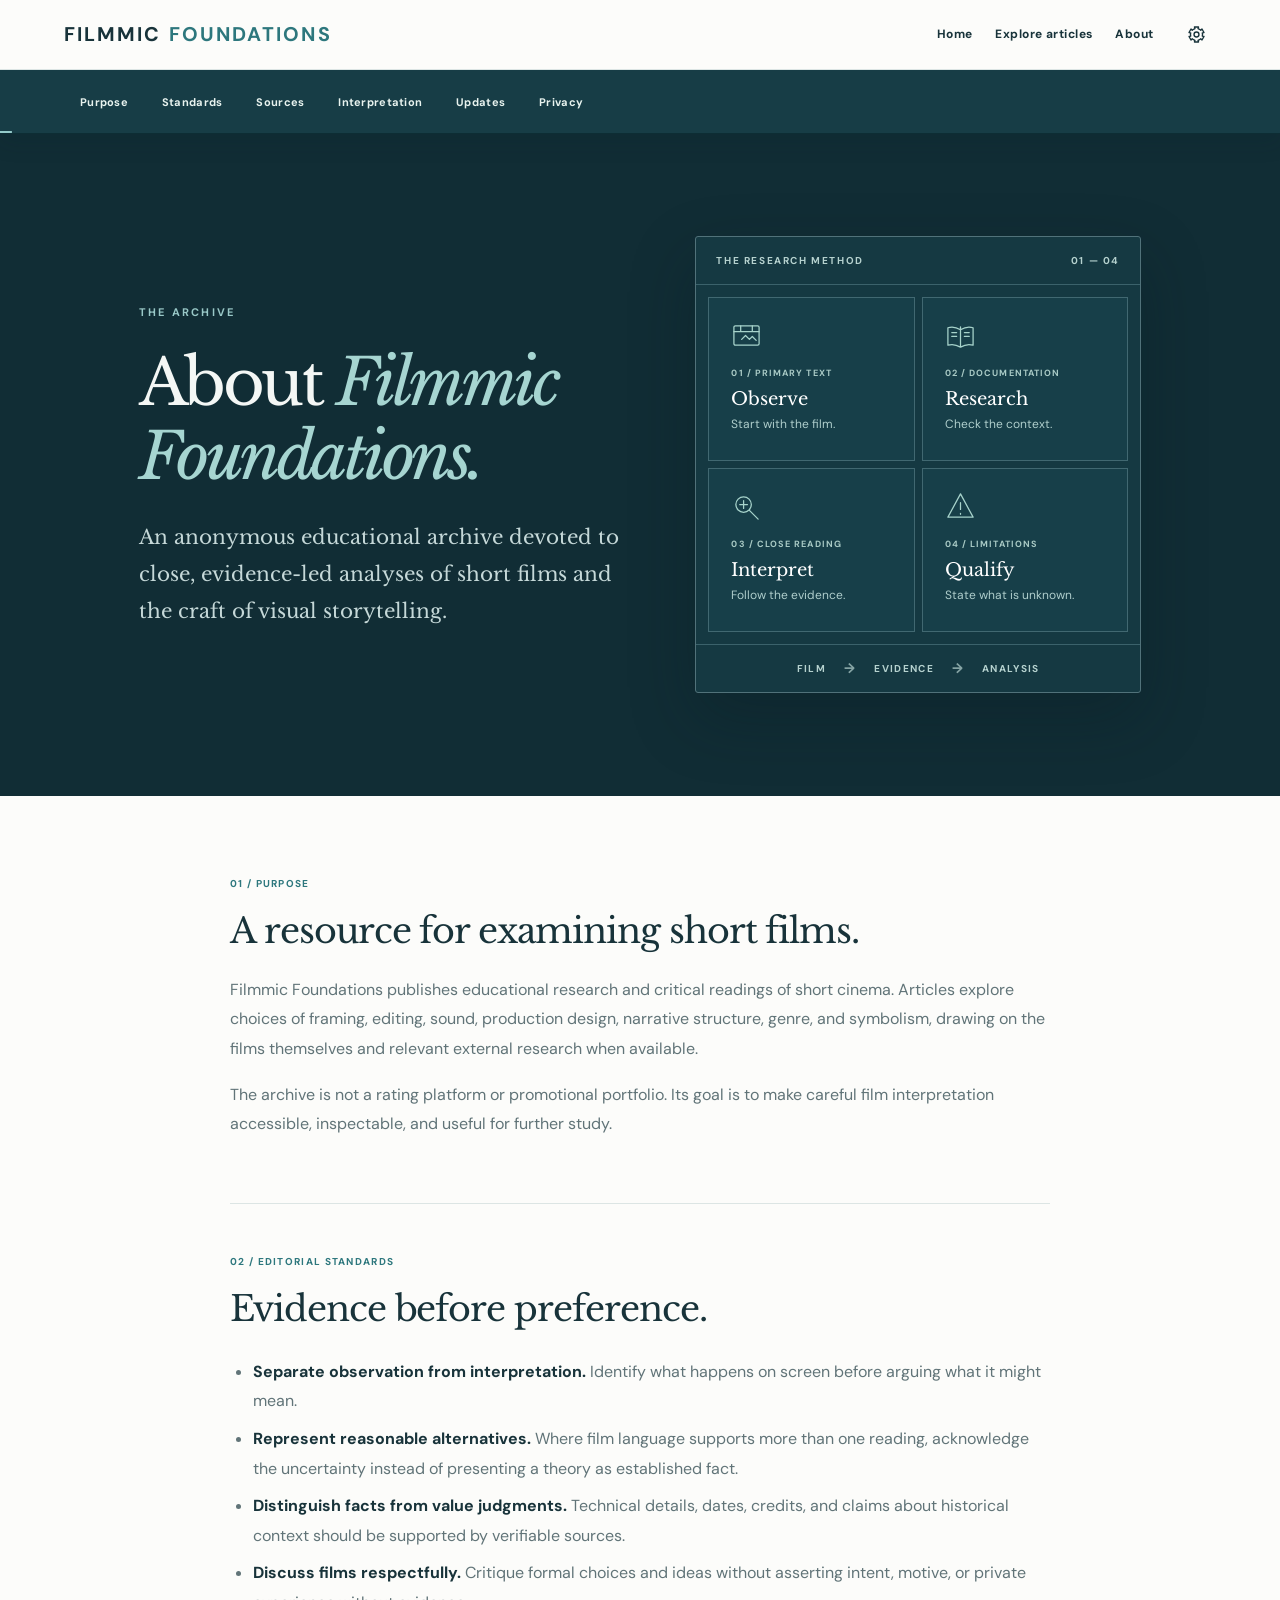
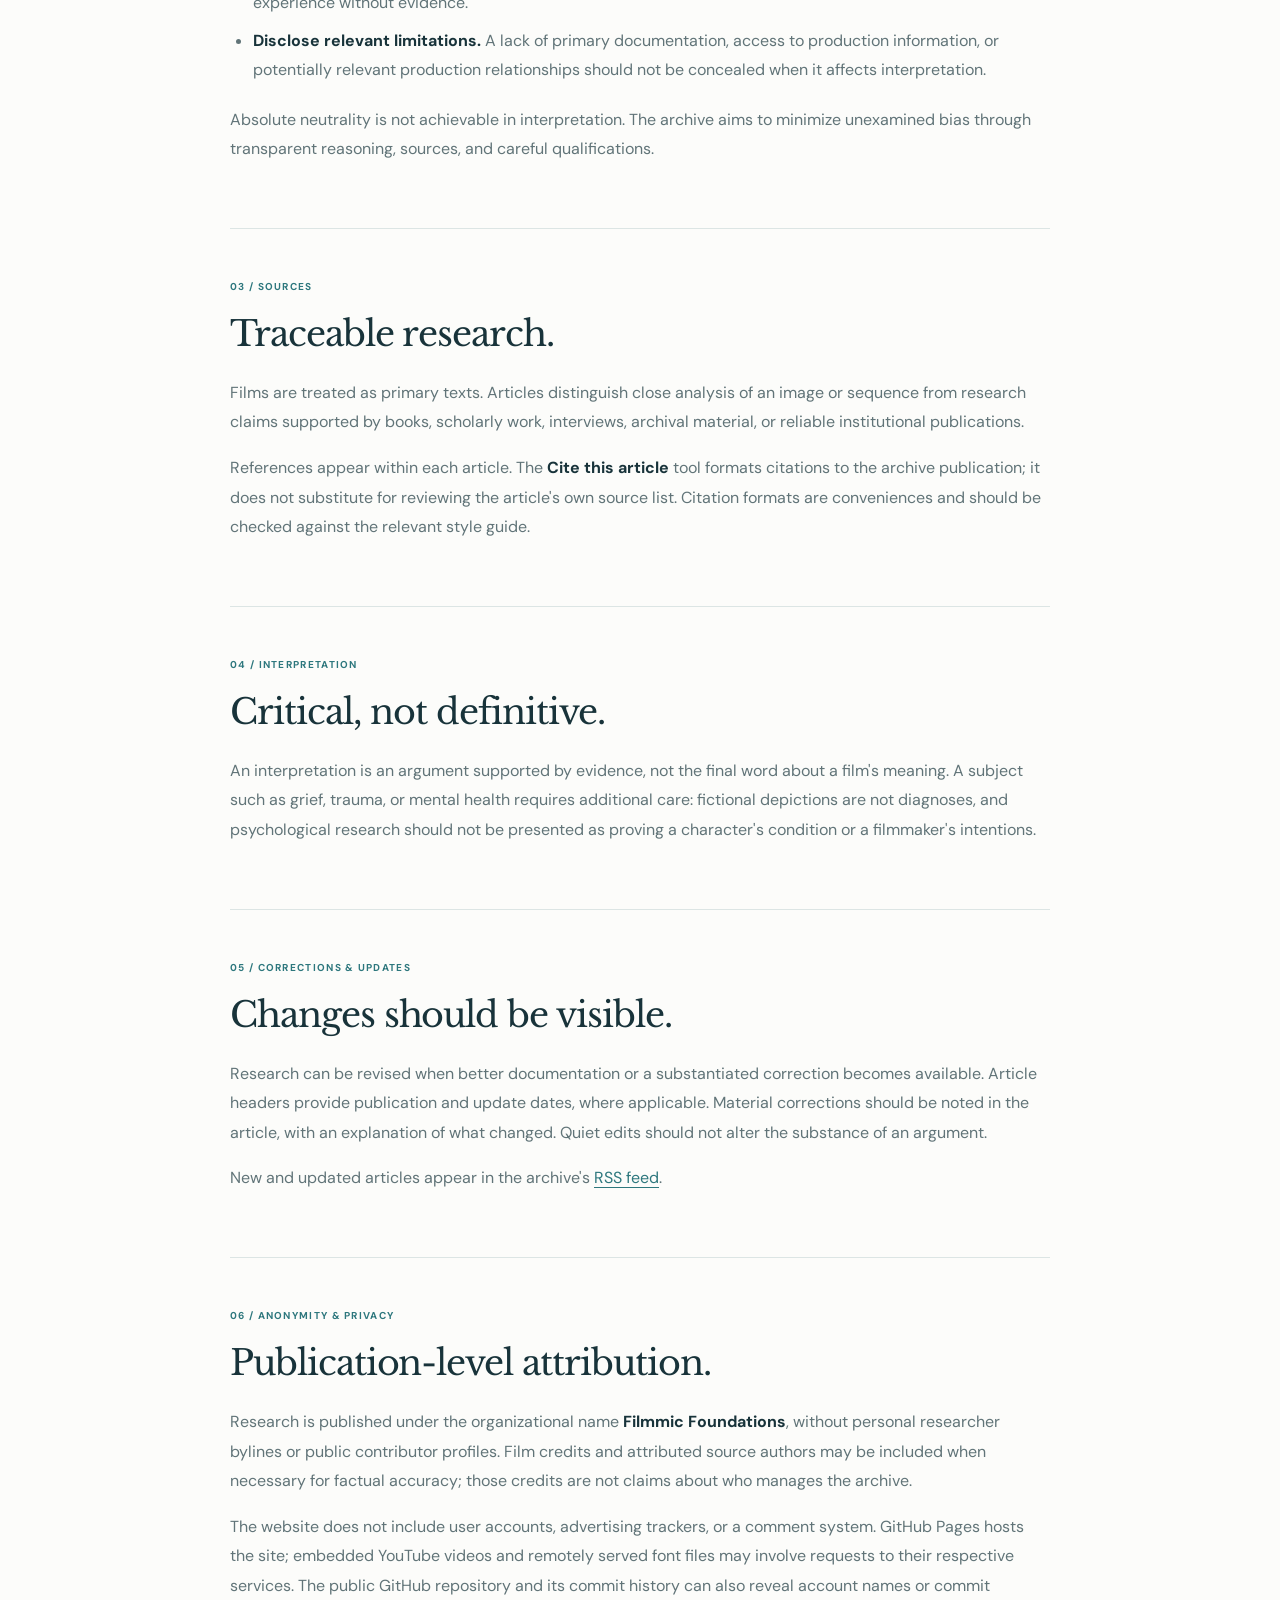
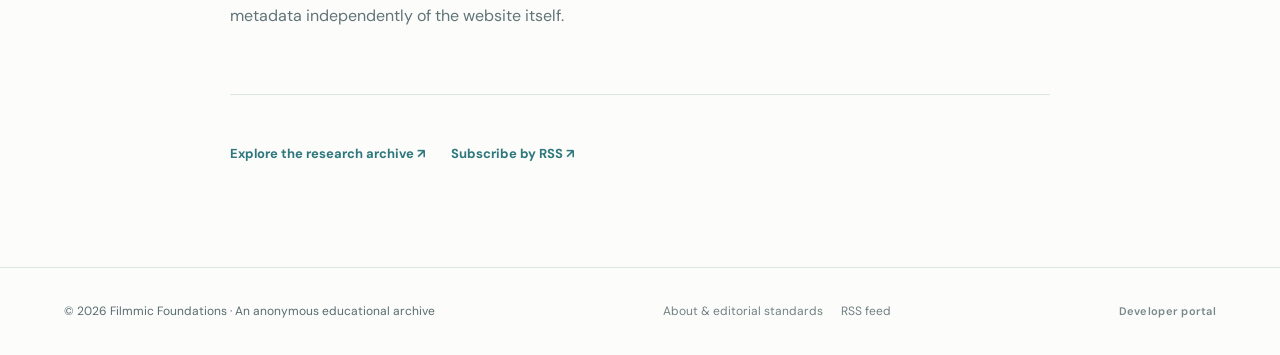
==== about/index.html @ 90f8c071 "Update developer portal, navigation, article pages (20 files)" ====
<!doctype html>
<html lang="en"><head><meta charset="utf-8"><meta name="viewport" content="width=device-width, initial-scale=1"><meta name="robots" content="index,follow"><meta name="description" content="About Filmmic Foundations: an anonymous, educational archive of short-film research and transparent, evidence-led editorial standards."><title>About & Editorial Standards | Filmmic Foundations</title><link rel="canonical" href="https://filmmicfoundations.github.io/about/"><meta property="og:type" content="website"><meta property="og:title" content="About & Editorial Standards | Filmmic Foundations"><meta property="og:description" content="How this anonymous short-film analysis archive approaches interpretation, evidence, and corrections."><meta property="og:url" content="https://filmmicfoundations.github.io/about/"><meta property="og:image" content="https://filmmicfoundations.github.io/assets/images/filmmic-foundations-share.webp"><meta name="twitter:card" content="summary_large_image"><link rel="alternate" type="application/rss+xml" title="Research updates" href="../feed.xml"><link rel="icon" href="../favicon.svg" type="image/svg+xml"><script>try{(()=>{let s={};try{s=JSON.parse(localStorage.getItem("filmmic-foundations-settings")||"{}")||{}}catch(_){ }const t=s.theme||localStorage.getItem("filmmic-foundations-theme")||"light";document.documentElement.dataset.theme=t==="system"?(matchMedia("(prefers-color-scheme: dark)").matches?"dark":"light"):t})()}catch(_){}</script><link rel="stylesheet" href="../style.css"><link rel="stylesheet" href="../assets/css/home.css"><link rel="stylesheet" href="../assets/css/site-header.css"><link rel="stylesheet" href="../assets/css/publication.css"><link rel="stylesheet" href="../assets/css/section-toolbar.css"><link rel="stylesheet" href="../assets/css/about.css"><script type="application/ld+json">{"@context": "https://schema.org", "@type": "AboutPage", "name": "About & Editorial Standards | Filmmic Foundations", "url": "https://filmmicfoundations.github.io/about/", "description": "An anonymous educational short-film research archive publishing under organization-level attribution.", "isPartOf": {"@type": "WebSite", "name": "Filmmic Foundations", "url": "https://filmmicfoundations.github.io/"}}</script><link rel="stylesheet" href="../assets/css/print.css" media="print"><link rel="apple-touch-icon" href="../assets/images/apple-touch-icon.png" sizes="180x180"><link rel="stylesheet" href="../assets/css/site-settings.css"><script defer src="../assets/js/site-settings.js"></script></head>
<body><a class="ff-skip-link" href="#main">Skip to content</a><header class="topbar ff-site-header"><a class="brand ff-site-brand" href="../">FILMMIC <span>FOUNDATIONS</span></a><nav class="site-nav site-nav-simple ff-site-nav" aria-label="Main navigation"><a class="nav-link" href="../">Home</a><a class="nav-link" href="../#articles">Explore articles</a><a class="nav-link" href="./" aria-current="page">About</a><button class="ff-settings-toggle" type="button" aria-label="Open settings" aria-haspopup="dialog" aria-controls="ff-settings-dialog" title="Reading preferences"><svg viewBox="0 0 24 24" fill="none" stroke="currentColor" stroke-width="1.75" stroke-linecap="round" stroke-linejoin="round" aria-hidden="true"><path d="M 8.2 5.42 L 10.03 4.66 L 9.46 2.53 L 14.54 2.53 L 13.97 4.66 L 15.8 5.42 L 17.37 6.63 L 18.93 5.07 L 21.47 9.46 L 19.34 10.03 L 19.6 12 L 19.34 13.97 L 21.47 14.54 L 18.93 18.93 L 17.37 17.37 L 15.8 18.58 L 13.97 19.34 L 14.54 21.47 L 9.46 21.47 L 10.03 19.34 L 8.2 18.58 L 6.63 17.37 L 5.07 18.93 L 2.53 14.54 L 4.66 13.97 L 4.4 12 L 4.66 10.03 L 2.53 9.46 L 5.07 5.07 L 6.63 6.63 Z"/><circle cx="12" cy="12" r="3.1"/></svg></button></nav></header>
<nav class="ff-section-toolbar ff-about-toolbar" id="about-toolbar" aria-label="About page sections"><div class="reading-tools"><a class="reading-tool" href="#purpose">Purpose</a><a class="reading-tool" href="#principles">Standards</a><a class="reading-tool" href="#sources">Sources</a><a class="reading-tool" href="#interpretation">Interpretation</a><a class="reading-tool" href="#corrections">Updates</a><a class="reading-tool" href="#privacy">Privacy</a></div><div class="reading-tools-right"><details class="mobile-contents"><summary>On this page</summary><div class="mobile-contents-list"><a href="#purpose">Purpose</a><a href="#principles">Standards</a><a href="#sources">Sources</a><a href="#interpretation">Interpretation</a><a href="#corrections">Updates</a><a href="#privacy">Privacy</a></div></details></div><span class="ff-reading-progress" aria-hidden="true"></span></nav><main class="ff-about" id="main"><div class="ff-about-hero"><div class="ff-about-width ff-about-hero-grid"><div class="ff-about-hero-copy"><span class="eyebrow">THE ARCHIVE</span><h1>About <em>Filmmic Foundations.</em></h1><p>An anonymous educational archive devoted to close, evidence-led analyses of short films and the craft of visual storytelling.</p></div><aside class="ff-method-visual" aria-label="The four stages of research"><div class="ff-method-head"><span>THE RESEARCH METHOD</span><span>01 — 04</span></div><ol class="ff-method-grid">
<li><svg viewBox="0 0 32 32" fill="none" stroke="currentColor" stroke-width="1.3" stroke-linecap="round" stroke-linejoin="round" aria-hidden="true"><rect x="3" y="6" width="26" height="20" rx="1.5"/><path d="M3 12h26M10 6v6m12-6v6M11 20l4-4 4 4 3-3 4 4"/></svg><span class="ff-method-id">01 / PRIMARY TEXT</span><strong>Observe</strong><small>Start with the film.</small></li>
<li><svg viewBox="0 0 32 32" fill="none" stroke="currentColor" stroke-width="1.3" stroke-linecap="round" stroke-linejoin="round" aria-hidden="true"><path d="M16 7v21M16 10C11 7 6 7 3 8v18c3-1 8-1 13 2 5-3 10-3 13-2V8c-3-1-8-1-13 2Z"/><path d="M7 13h5m-5 4h5m8-4h5m-5 4h5"/></svg><span class="ff-method-id">02 / DOCUMENTATION</span><strong>Research</strong><small>Check the context.</small></li>
<li><svg viewBox="0 0 32 32" fill="none" stroke="currentColor" stroke-width="1.3" stroke-linecap="round" stroke-linejoin="round" aria-hidden="true"><circle cx="13" cy="14" r="8"/><path d="m19 20 9 9M9 14h8m-4-4v8"/></svg><span class="ff-method-id">03 / CLOSE READING</span><strong>Interpret</strong><small>Follow the evidence.</small></li>
<li><svg viewBox="0 0 32 32" fill="none" stroke="currentColor" stroke-width="1.3" stroke-linecap="round" stroke-linejoin="round" aria-hidden="true"><path d="M16 3 29 27H3L16 3Z"/><path d="M16 12v7m0 4v1"/></svg><span class="ff-method-id">04 / LIMITATIONS</span><strong>Qualify</strong><small>State what is unknown.</small></li>
</ol><div class="ff-method-foot"><span>FILM</span><span aria-hidden="true">→</span><span>EVIDENCE</span><span aria-hidden="true">→</span><span>ANALYSIS</span></div></aside></div></div><div class="ff-about-width ff-about-layout"><div class="ff-about-content"><section id="purpose"><span class="ff-about-number">01 / PURPOSE</span><h2>A resource for examining short films.</h2><p>Filmmic Foundations publishes educational research and critical readings of short cinema. Articles explore choices of framing, editing, sound, production design, narrative structure, genre, and symbolism, drawing on the films themselves and relevant external research when available.</p><p>The archive is not a rating platform or promotional portfolio. Its goal is to make careful film interpretation accessible, inspectable, and useful for further study.</p></section><section id="principles"><span class="ff-about-number">02 / EDITORIAL STANDARDS</span><h2>Evidence before preference.</h2><ul><li><strong>Separate observation from interpretation.</strong> Identify what happens on screen before arguing what it might mean.</li><li><strong>Represent reasonable alternatives.</strong> Where film language supports more than one reading, acknowledge the uncertainty instead of presenting a theory as established fact.</li><li><strong>Distinguish facts from value judgments.</strong> Technical details, dates, credits, and claims about historical context should be supported by verifiable sources.</li><li><strong>Discuss films respectfully.</strong> Critique formal choices and ideas without asserting intent, motive, or private experience without evidence.</li><li><strong>Disclose relevant limitations.</strong> A lack of primary documentation, access to production information, or potentially relevant production relationships should not be concealed when it affects interpretation.</li></ul><p>Absolute neutrality is not achievable in interpretation. The archive aims to minimize unexamined bias through transparent reasoning, sources, and careful qualifications.</p></section><section id="sources"><span class="ff-about-number">03 / SOURCES</span><h2>Traceable research.</h2><p>Films are treated as primary texts. Articles distinguish close analysis of an image or sequence from research claims supported by books, scholarly work, interviews, archival material, or reliable institutional publications.</p><p>References appear within each article. The <strong>Cite this article</strong> tool formats citations to the archive publication; it does not substitute for reviewing the article's own source list. Citation formats are conveniences and should be checked against the relevant style guide.</p></section><section id="interpretation"><span class="ff-about-number">04 / INTERPRETATION</span><h2>Critical, not definitive.</h2><p>An interpretation is an argument supported by evidence, not the final word about a film's meaning. A subject such as grief, trauma, or mental health requires additional care: fictional depictions are not diagnoses, and psychological research should not be presented as proving a character's condition or a filmmaker's intentions.</p></section><section id="corrections"><span class="ff-about-number">05 / CORRECTIONS & UPDATES</span><h2>Changes should be visible.</h2><p>Research can be revised when better documentation or a substantiated correction becomes available. Article headers provide publication and update dates, where applicable. Material corrections should be noted in the article, with an explanation of what changed. Quiet edits should not alter the substance of an argument.</p><p>New and updated articles appear in the archive's <a href="../feed.xml">RSS feed</a>.</p></section><section id="privacy"><span class="ff-about-number">06 / ANONYMITY & PRIVACY</span><h2>Publication-level attribution.</h2><p>Research is published under the organizational name <strong>Filmmic Foundations</strong>, without personal researcher bylines or public contributor profiles. Film credits and attributed source authors may be included when necessary for factual accuracy; those credits are not claims about who manages the archive.</p><p>The website does not include user accounts, advertising trackers, or a comment system. GitHub Pages hosts the site; embedded YouTube videos and remotely served font files may involve requests to their respective services. The public GitHub repository and its commit history can also reveal account names or commit metadata independently of the website itself.</p></section><div class="ff-about-end"><a href="../#articles">Explore the research archive <span aria-hidden="true">↗</span></a><a href="../feed.xml">Subscribe by RSS <span aria-hidden="true">↗</span></a></div></div></div></main>
<footer><span>© 2026 Filmmic Foundations · An anonymous educational archive</span><nav class="ff-footer-links" aria-label="Archive information"><a href="./">About &amp; editorial standards</a><a href="../feed.xml" type="application/rss+xml">RSS feed</a></nav><a class="ff-dev-footer-link" href="../dev/" rel="nofollow">Developer portal</a></footer><script defer src="../assets/js/about.js"></script></body></html>
---- style.css ----
@import url('https://fonts.googleapis.com/css2?family=DM+Sans:wght@400;500;600;700&family=Libre+Baskerville:ital,wght@0,400;0,700;1,400&display=swap');
:root{--ink:#18333a;--accent:#2d777d;--line:#dce5e4}*{box-sizing:border-box}body{margin:0;background:#fcfcfa;color:var(--ink);font-family:'DM Sans',sans-serif}a{color:inherit}header{height:72px;border-bottom:1px solid var(--line);display:flex;align-items:center;justify-content:space-between;padding:0 max(5vw,24px);background:white}header a{font-size:13px;text-decoration:none}header strong{font-size:20px;letter-spacing:.14em}header strong span{color:var(--accent)}.masthead{background:#0c1e25;color:white;padding:105px max(5vw,24px) 112px}.wrap{max-width:1180px;margin:auto}.eyebrow{font-size:11px;letter-spacing:.2em;color:#99c8c7;font-weight:700}.masthead h1{font-size:clamp(58px,9vw,118px);letter-spacing:-.075em;line-height:1.03;margin:24px 0;font-weight:700}.masthead h1 em{font-family:'Libre Baskerville',serif;font-weight:400}.masthead p{font:18px/1.85 'Libre Baskerville',serif;color:#c4d2d3;max-width:670px}.section{padding:70px max(5vw,24px) 120px}.section-head{display:flex;justify-content:space-between;align-items:center;border-bottom:1px solid var(--line);padding-bottom:22px;margin-bottom:28px;gap:20px}.section-head h2{font:26px 'Libre Baskerville',serif;margin:0}.section-head small{font-size:11px;letter-spacing:.12em;color:#6b7e80}.entry{display:grid;grid-template-columns:minmax(220px,1fr) 1.25fr;text-decoration:none;border:1px solid var(--line);background:white;transition:transform .2s,box-shadow .2s;overflow:hidden}.entry:hover{transform:translateY(-3px);box-shadow:0 12px 32px #0c1e2518}.entry img{width:100%;height:100%;min-height:300px;object-fit:cover}.entry-body{padding:clamp(28px,5vw,70px);display:flex;flex-direction:column;justify-content:center}.tag{font-size:11px;color:var(--accent);font-weight:700;letter-spacing:.14em}.entry h3{font:clamp(29px,4vw,48px)/1.25 'Libre Baskerville',serif;margin:18px 0}.entry p{font-size:14px;line-height:1.9;color:#607477}.read{font-weight:700;color:var(--accent);font-size:13px;margin-top:22px}.coming{font-size:12px;color:#708185;margin-top:26px}footer{border-top:1px solid var(--line);padding:35px max(5vw,24px);font-size:12px;color:#758488}@media(max-width:700px){.entry{grid-template-columns:1fr}.entry img{height:260px;min-height:0}.masthead{padding-top:80px;padding-bottom:80px}.masthead h1{font-size:58px}}
---- assets/css/home.css ----
/* Filmmic Foundations · consolidated presentation styles.
   Ordered to preserve the existing editorial appearance. */

/* responsive-fixes.css */
/* Mobile-only corrections. All original styling is in style.css. */
html,body {max-width:100%;overflow-x:clip}
@media(max-width:700px){
  /* Preserve original homepage appearance, but fit the long new title. */
  .masthead h1 {font-size:clamp(30px,8.5vw,58px);letter-spacing:-.035em;line-height:1.12}
  header strong {font-size:clamp(12px,3.7vw,20px);letter-spacing:.06em}
  header {gap:12px}
  header a:last-child {white-space:nowrap}
  /* Prevent scroll-triggered translation on mobile while retaining desktop motion. */
  .entry,.section-head {animation:none!important}
}

/* site-features.css */
/* SHARED NAVIGATION + SEARCH: isolated from the original visual design. */
.site-nav { display:flex; align-items:center; gap:clamp(10px,2vw,28px); }
.site-nav .nav-link, .site-nav summary { font:700 12px/1.4 "DM Sans",sans-serif; letter-spacing:.04em; color:inherit; text-decoration:none; cursor:pointer; }
.site-nav details { position:relative; }
.site-nav summary { list-style:none; display:flex; align-items:center; gap:8px; white-space:nowrap; padding:12px 0; }
.site-nav summary::-webkit-details-marker { display:none; }
.nav-chevron { width:7px; height:7px; border-right:1.5px solid currentColor; border-bottom:1.5px solid currentColor; transform:translateY(-2px) rotate(45deg); transition:transform .2s ease; }
.site-nav details[open] .nav-chevron { transform:translateY(2px) rotate(225deg); }
.site-nav .nav-menu { position:absolute; right:0; top:100%; z-index:80; width:max-content; min-width:190px; max-width:calc(100vw - 32px); padding:9px; border:1px solid #dce5e4; background:#fff; color:#18333a; box-shadow:0 12px 36px #0c1e2522; border-radius:4px; }
.site-nav .nav-menu a { display:block; padding:12px 14px; color:#18333a; font-size:12px; font-weight:600; letter-spacing:0; text-decoration:none; border-radius:3px; }
.site-nav .nav-menu a:hover, .site-nav .nav-menu a:focus-visible { background:#eaf1ef; color:#2d777d; }
.site-nav a:focus-visible, .site-nav summary:focus-visible { outline:2px solid #2d777d; outline-offset:4px; }
/* Archive search retains the original restrained editorial palette. */
#search { margin-bottom:48px; }
.search-label { display:block; font-size:11px; font-weight:700; letter-spacing:.15em; color:#547277; margin-bottom:12px; }
.search-shell { display:flex; align-items:center; gap:13px; border:1px solid #cbd9d8; background:white; padding:0 17px; min-height:58px; }
.search-shell svg { color:#547277; flex:none; }
.search-shell input { flex:1; min-width:0; border:0; outline:0; background:transparent; color:#18333a; font:15px "DM Sans",sans-serif; }
.search-shell:focus-within { outline:2px solid #2d777d; outline-offset:2px; }
.search-shell button { border:0; background:transparent; color:#2d777d; cursor:pointer; font:600 12px "DM Sans",sans-serif; }
.search-status { min-height:18px; margin:8px 0 0; font-size:12px; color:#647378; }
.no-results { padding:36px 0; color:#647378; }





/* Only adjust the new menu at narrow widths; keep original page layout intact. */
@media(max-width:700px) {
 header:not(.topbar) { gap:12px; }
 header:not(.topbar) strong { font-size:clamp(11px,3vw,16px); letter-spacing:.045em; }
 .site-nav { gap:12px; }
 .site-nav .nav-link { display:none; }
 .site-nav summary { font-size:11px; }
 .topbar .site-nav .nav-pdf { padding:8px 9px; font-size:10px; }
 .site-nav .nav-menu { right:0; }
 #search { margin-bottom:32px; }
 
}
/* HTML hidden attribute must win over the existing grid card display. */
#article-results .entry[hidden], #no-results[hidden] { display:none !important; }


/* 2026 navigation refinements: hover for pointer devices, click for touch/keyboard. */
.site-nav { gap:clamp(12px,1.7vw,26px); }
.site-nav .nav-builder {font:700 11px/1.4 "DM Sans",sans-serif;letter-spacing:.045em;text-decoration:none;color:inherit;border:1px solid currentColor;padding:10px 13px;white-space:nowrap;transition:background .24s ease,color .24s ease,transform .24s ease;}
.site-nav .nav-builder:hover {background:#d9ece7;color:#102a32;transform:translateY(-1px);}
.site-nav .nav-menu {padding:8px; border-radius:6px;transform-origin:top right;animation:ff-menu-arrive .18s ease both;}
@keyframes ff-menu-arrive {from {opacity:0;transform:translateY(-5px)} to {opacity:1;transform:translateY(0)}}
.site-nav .nav-menu a {transition:background .18s ease,padding-left .18s ease;}
.site-nav .nav-menu a:hover {padding-left:18px;}
@media (hover:hover) and (pointer:fine) {
 .site-nav .nav-dropdown:not([open]):hover .nav-menu {display:block;}
 .site-nav .nav-dropdown:hover .nav-menu {display:block;}
 .site-nav .nav-dropdown:hover .nav-chevron {transform:translateY(2px) rotate(225deg);}
}
/* SVG-like arrows drawn with borders: no emoji glyph fallback on mobile. */
.css-arrow {display:inline-block;position:relative;width:12px;height:12px;margin-left:7px;vertical-align:middle;flex:none;}
.css-arrow::before {content:"";position:absolute;width:9px;height:1.5px;background:currentColor;top:5px;left:0;}
.css-arrow::after {content:"";position:absolute;width:5px;height:5px;border-top:1.5px solid currentColor;border-right:1.5px solid currentColor;transform:rotate(45deg);top:2.5px;right:1px;}
.css-arrow-down {transform:rotate(90deg);}
/* Article actions have their own slim strip below the global navigation. */
/* Preserve existing typography while making interactive elements feel alive. */
.site-nav summary,.site-nav .nav-link {transition:opacity .2s ease,transform .2s ease;}
.site-nav summary:hover,.site-nav .nav-link:hover {opacity:.72;transform:translateY(-1px);}
.search-shell {transition:border-color .22s ease,box-shadow .22s ease;}
.search-shell:hover {border-color:#89aaa9;box-shadow:0 7px 26px rgba(12,30,37,.055);}
@media(max-width:700px) {
 .site-nav .nav-link {display:none;}
 .site-nav {gap:10px;}
 .site-nav .nav-builder {font-size:10px;padding:9px 10px;}
 .site-nav summary {font-size:10px;}
}
@media(max-width:380px) {
 .site-nav .nav-builder {font-size:9px;padding:8px;}
 .site-nav summary {font-size:9px;}
}
@media(prefers-reduced-motion:reduce){.site-nav .nav-menu {animation:none!important}}

.css-arrow-up {transform:rotate(-90deg);}

/* V3 — restrained three-link navigation, four archive layouts, and filter controls. */
.site-nav-simple {gap:clamp(12px,2.2vw,34px)}
.site-nav-simple .nav-link {display:inline!important;white-space:nowrap;position:relative}
.site-nav-simple .nav-link::after {content:"";position:absolute;bottom:-6px;left:0;right:100%;height:1px;background:currentColor;transition:right .32s ease}
.site-nav-simple .nav-link:hover::after,.site-nav-simple .nav-link:focus-visible::after {right:0}
.ai-nav {position:relative;isolation:isolate;overflow:hidden;display:inline-flex!important;align-items:center;gap:8px}
.ai-nav::before {content:"";position:absolute;inset:-100%;z-index:-1;background:conic-gradient(from 0deg,transparent 0 15%,#b7e9e366 26%,transparent 40% 65%,#d8f5ef66 77%,transparent 90%);opacity:0;transition:opacity .35s ease;animation:ai-orbit 5s linear infinite paused}
.ai-nav:hover::before,.ai-nav:focus-visible::before {opacity:1;animation-play-state:running}
.ai-nav-spark {font-size:19px;line-height:0.6;transition:transform .5s ease;display:inline-block}
.ai-nav:hover .ai-nav-spark {transform:rotate(85deg) scale(1.25)}
@keyframes ai-orbit {to{transform:rotate(360deg)}}
.archive-controls {display:flex;align-items:end;flex-wrap:wrap;gap:14px;margin:0 0 25px}
.archive-controls label,.view-switch legend {font:700 10px/1.5 "DM Sans",sans-serif;letter-spacing:.09em;color:#5b777b}
.archive-controls label {display:grid;gap:7px}
.archive-controls select {background:white;border:1px solid #c9d8d6;border-radius:0;padding:11px 29px 11px 10px;color:#1a3a41;font:12px "DM Sans",sans-serif;min-height:42px}
.view-switch {display:flex;gap:0;padding:0;border:0;margin:0 0 0 auto}
.view-switch legend {margin-bottom:7px}
.view-switch button {background:#fff;border:1px solid #c9d8d6;color:#3d666a;font:600 11px "DM Sans",sans-serif;padding:12px 11px;cursor:pointer;transition:background .2s,color .2s}
.view-switch button+button {border-left:0}
.view-switch button[aria-pressed=true] {background:#173740;color:#fff}
#article-results[data-view="grid"] {display:grid;grid-template-columns:repeat(2,minmax(0,1fr));gap:22px}
#article-results[data-view="grid"] .entry {display:block}
#article-results[data-view="grid"] .entry img {width:100%;height:230px;object-fit:cover}
#article-results[data-view="list"] .entry {display:flex;flex-direction:row;align-items:center;gap:20px;margin-bottom:12px}
#article-results[data-view="list"] .entry img {width:160px;max-width:32%;height:105px;object-fit:cover}
#article-results[data-view="compact"] {display:grid;grid-template-columns:repeat(3,minmax(0,1fr));gap:15px}
#article-results[data-view="compact"] .entry {display:block}
#article-results[data-view="compact"] .entry img {width:100%;height:130px;object-fit:cover}
#article-results[data-view="compact"] .entry-body {padding:18px}
#article-results[data-view="compact"] .entry-body p {display:none}
#article-results .entry[hidden] {display:none!important}
@media(max-width:760px){.site-nav-simple{gap:10px}.site-nav-simple .nav-link{font-size:10px}.site-nav-simple .nav-builder{font-size:10px;padding:9px}.archive-controls{gap:9px}.view-switch{width:100%;margin:0}.view-switch button{flex:1}#article-results[data-view="grid"],#article-results[data-view="compact"]{grid-template-columns:1fr}#article-results[data-view="list"] .entry img{width:110px;height:90px}}
@media(max-width:390px){.site-nav-simple .nav-link{font-size:9px}.site-nav-simple .nav-builder{font-size:9px;padding:8px 6px}.ai-nav-spark{display:none}}
@media(prefers-reduced-motion:reduce){.ai-nav::before{animation:none}.ai-nav-spark{transition:none}}

.entry-placeholder{background:#173840;color:#d5e5e2;display:grid;place-items:center;min-height:230px;font:700 13px "DM Sans",sans-serif;letter-spacing:.18em}

/* archive-refinements.css */
/* FILMMIC FOUNDATIONS — ARCHIVE REFINEMENTS (v4)
   This file only overrides the archive controls and card view modes.
   Edit it without changing the original editorial stylesheet. */
.archive-controls {align-items:center;gap:12px 16px;padding:17px 19px;margin-bottom:27px;background:#f2f5f3;border:1px solid #dce6e3;border-radius:12px;box-shadow:0 8px 24px rgba(18,48,52,.025)}
.archive-controls label {font-size:10px;letter-spacing:.1em;color:#58777a;gap:6px;position:relative}
.archive-controls select {appearance:none;-webkit-appearance:none;min-width:136px;min-height:43px;border:1px solid #d2dfdb;border-radius:7px;background:#fff;color:#19383e;padding:10px 34px 10px 13px;font-size:12px;cursor:pointer;transition:border-color .22s,box-shadow .22s,transform .22s;}
.archive-controls label:after {content:"";position:absolute;right:14px;bottom:17px;width:6px;height:6px;border-right:1.5px solid #51797b;border-bottom:1.5px solid #51797b;transform:rotate(45deg);pointer-events:none}
.archive-controls select:hover {border-color:#7da6a2;box-shadow:0 3px 10px #102b3010}
.archive-controls select:focus-visible {outline:2px solid #2d777d;outline-offset:2px}
.view-switch {display:flex;gap:3px;margin-left:auto;border:1px solid #d2dfdb;padding:3px;background:#fff;border-radius:9px;align-self:end}
.view-switch legend {font-size:10px;letter-spacing:.1em;padding:0 4px}
.view-switch button,.view-switch button+button {border:0!important;border-radius:6px;padding:10px 12px;min-width:42px;min-height:39px;display:grid;place-items:center;background:transparent;color:#5a7476;transition:background .2s,color .2s,transform .2s;}
.view-switch button:hover {background:#edf4f1;color:#1e5b61;transform:translateY(-1px)}
.view-switch button[aria-pressed=true] {background:#173740;color:#fff;box-shadow:0 2px 8px #17374026}
/* Editorial is intentionally expansive, matching the original home page. */
#article-results[data-view="editorial"] .entry {display:flex;min-height:340px;margin-bottom:28px}
#article-results[data-view="editorial"] .entry img {width:47%;min-height:340px;object-fit:cover}
/* Gallery: medium-sized image-forward cards, up to three per row. */
#article-results[data-view="grid"] {display:grid;grid-template-columns:repeat(3,minmax(0,1fr));gap:20px}
#article-results[data-view="grid"] .entry {display:block;min-height:0;margin:0}
#article-results[data-view="grid"] .entry img {width:100%;height:175px;object-fit:cover}
#article-results[data-view="grid"] .entry-body {padding:20px}
#article-results[data-view="grid"] .entry h3 {font-size:clamp(17px,1.6vw,23px)}
#article-results[data-view="grid"] .entry-body p {font-size:12px;line-height:1.65}
/* List: small horizontal rows for quickly scanning many titles. */
#article-results[data-view="list"] {display:block}
#article-results[data-view="list"] .entry {display:flex;align-items:center;gap:0;min-height:0;margin:0 0 8px}
#article-results[data-view="list"] .entry img {width:112px;max-width:112px;height:90px;min-height:0;object-fit:cover;flex:none}
#article-results[data-view="list"] .entry-body {padding:12px 18px}
#article-results[data-view="list"] .entry h3 {font-size:19px;margin:5px 0}
#article-results[data-view="list"] .entry-body p {display:none}
#article-results[data-view="list"] .entry .read {font-size:10px}
/* Compact: typography-only index with no images, summaries, or large cards. */
#article-results[data-view="compact"] {display:block;border-top:1px solid #dce5e2}
#article-results[data-view="compact"] .entry {display:block;min-height:0;margin:0;border:0;border-bottom:1px solid #dce5e2;border-radius:0;box-shadow:none}
#article-results[data-view="compact"] .entry img,#article-results[data-view="compact"] .entry-body p,#article-results[data-view="compact"] .entry .read {display:none!important}
#article-results[data-view="compact"] .entry-body {padding:12px 14px;display:flex;align-items:baseline;gap:20px}
#article-results[data-view="compact"] .entry .tag {order:2;flex:none;margin-left:auto;font-size:9px}
#article-results[data-view="compact"] .entry h3 {font-size:17px;margin:0}
#article-results[data-view="compact"] .entry:hover {transform:none;background:#eff5f2;box-shadow:none}
#article-results .entry[hidden] {display:none!important}
@media(max-width:960px) {#article-results[data-view="grid"] {grid-template-columns:repeat(2,minmax(0,1fr))}}
@media(max-width:700px) {
 .archive-controls {padding:13px;gap:12px}
 .archive-controls label {flex:1 1 120px;min-width:0}
 .archive-controls select {width:100%;min-width:0}
 .view-switch {margin:4px 0 0;flex:1 1 100%;justify-content:space-around}
 .view-switch button {flex:1}
 #article-results[data-view="editorial"] .entry {display:block;min-height:0}
 #article-results[data-view="editorial"] .entry img {width:100%;min-height:0;height:220px}
 #article-results[data-view="grid"] {grid-template-columns:repeat(2,minmax(0,1fr));gap:11px}
 #article-results[data-view="grid"] .entry img {height:125px}
 #article-results[data-view="grid"] .entry-body {padding:13px}
 #article-results[data-view="grid"] .entry-body p {display:none}
 #article-results[data-view="list"] .entry img {width:88px;height:78px}
 #article-results[data-view="list"] .entry-body {padding:10px 12px}
 #article-results[data-view="list"] .entry h3 {font-size:16px}
 #article-results[data-view="compact"] .entry h3 {font-size:15px}
}
@media(max-width:370px){#article-results[data-view="grid"]{grid-template-columns:1fr}}
@media(prefers-reduced-motion:reduce){.archive-controls *, .view-switch * {transition:none!important}}

/* v5 — predictable image ratios in every view; never stretch thumbnails. */
#article-results .entry {overflow:hidden;min-width:0}
#article-results .entry img {display:block;object-position:center;object-fit:cover;flex-shrink:0}
#article-results[data-view="editorial"] .entry {align-items:stretch}
#article-results[data-view="editorial"] .entry img {height:auto;max-height:none;aspect-ratio: 4/3;align-self:stretch}
#article-results[data-view="grid"] .entry img {height:auto;aspect-ratio: 16/10;min-height:0}
#article-results[data-view="list"] .entry img {height:92px;aspect-ratio:4/3;object-fit:cover;align-self:center;margin:8px 0 8px 9px;border-radius:3px}
#article-results[data-view="compact"] .entry img {display:none!important}
/* Filters feel like one restrained toolbar, without custom select glitches. */
.archive-controls {background:#f5f8f6;border-color:#dfe8e5;border-radius:14px;gap:12px;padding:16px}
.archive-controls label {letter-spacing:.075em;font-weight:700;min-width:0}
.archive-controls select {border-radius:9px;background-color:#fff;box-shadow:0 1px 1px #102b3006}
.archive-controls select:focus-visible {box-shadow:0 0 0 3px #b8d9d4;outline:0}
.view-switch {border-radius:10px;box-shadow:0 1px 3px #102b3009}
#article-results .entry[hidden] {display:none!important}
@media(max-width:700px){
 #article-results[data-view="editorial"] .entry img {width:100%;height:auto;aspect-ratio:16/10;max-height:260px}
 #article-results[data-view="grid"] .entry img {height:auto;aspect-ratio:4/3}
 #article-results[data-view="list"] .entry img {width:82px;height:72px;aspect-ratio: 4/3;margin:6px 0 6px 7px}
}
@media(prefers-reduced-motion:reduce){#article-results .entry {animation:none!important}}

/* design-polish.css */
/* Filmmic Foundations v6 — design tokens and editorial archive controls.
   Intentionally an override layer: original typography and layout are untouched. */
:root{--ff-blue:#173d46;--ff-blue-hover:#245963;--ff-cream:#fcfcfa;--ff-rule:#dce6e3;--ff-soft:#edf3f0;--ff-ease:cubic-bezier(.22,.7,.25,1)}
.archive-control-line{display:flex;align-items:center;justify-content:space-between;gap:14px;margin:0 0 28px;position:relative;z-index:12}
.archive-filter-dropdown{position:relative;min-width:0}
.archive-filter-dropdown>summary{list-style:none;display:inline-flex;align-items:center;gap:10px;min-height:45px;padding:10px 16px;border:1px solid var(--ff-rule);border-radius:8px;background:var(--ff-cream);font:700 12px "DM Sans",sans-serif;color:var(--ff-blue);cursor:pointer;transition:border-color .2s,background .2s,box-shadow .2s}
.archive-filter-dropdown>summary::-webkit-details-marker{display:none}
.archive-filter-dropdown>summary:hover,.archive-filter-dropdown[open]>summary{border-color:#83a6a4;background:var(--ff-soft);box-shadow:0 4px 15px #102b3009}
.archive-filter-dropdown>summary:focus-visible{outline:2px solid #2d777d;outline-offset:3px}
.filter-chevron{width:7px;height:7px;border-right:1.5px solid currentColor;border-bottom:1.5px solid currentColor;transform:rotate(45deg) translateY(-2px);margin-left:8px;transition:transform .2s}
.archive-filter-dropdown[open] .filter-chevron{transform:rotate(225deg) translateY(-2px)}
.active-filter-count{background:var(--ff-blue);color:white;border-radius:50%;font:700 10px "DM Sans",sans-serif;min-width:18px;height:18px;display:inline-grid;place-items:center}
.active-filter-count[hidden]{display:none}
.archive-filter-panel{position:absolute;top:calc(100% + 9px);left:0;width:min(650px,calc(100vw - 40px));background:var(--ff-cream);border:1px solid var(--ff-rule);border-radius:9px;box-shadow:0 18px 50px #102b3020;padding:23px;z-index:30;}

.filter-panel-heading{display:flex;justify-content:space-between;align-items:center;gap:15px;padding-bottom:17px;margin-bottom:19px;border-bottom:1px solid var(--ff-rule)}
.filter-panel-heading span{font:700 10px "DM Sans",sans-serif;letter-spacing:.14em;color:#547277}
.filter-panel-heading button{border:0;background:none;color:#2d777d;font:700 11px "DM Sans",sans-serif;text-decoration:underline;text-underline-offset:3px;cursor:pointer}
.filter-field-grid{display:grid;grid-template-columns:repeat(2,minmax(0,1fr));gap:18px 20px}
.filter-field-grid label{display:flex;flex-direction:column;gap:9px;font:700 10px "DM Sans",sans-serif;letter-spacing:.07em;color:#547277;position:relative}
.filter-field-grid label::after{content:"";position:absolute;right:15px;bottom:18px;width:6px;height:6px;border-right:1.5px solid #51797b;border-bottom:1.5px solid #51797b;transform:rotate(45deg);pointer-events:none}
.filter-field-grid select{appearance:none;width:100%;min-width:0;min-height:44px;padding:11px 34px 11px 12px;background:transparent;border:1px solid #d2dfdb;border-radius:6px;font:500 12px "DM Sans",sans-serif;color:#18383e;cursor:pointer;transition:border-color .2s,background .2s}
.filter-field-grid select:hover{border-color:#83a6a4;background:#f6faf8}
.filter-field-grid select:focus-visible{outline:2px solid #2d777d;outline-offset:2px}
.archive-view-options{margin-left:auto;display:flex;align-items:center}
.archive-view-options .view-switch{margin:0;align-self:auto;background:transparent;border:1px solid var(--ff-rule);box-shadow:none;border-radius:8px;gap:2px;padding:3px}
.archive-view-options .view-switch legend{position:absolute;width:1px;height:1px;overflow:hidden;clip-path:inset(50%);white-space:nowrap}
.archive-view-options .view-switch button{border-radius:5px;min-width:43px;min-height:39px;transition:background .22s,color .22s,transform .22s}
.archive-view-options .view-switch button[aria-pressed=true]{background:var(--ff-blue);box-shadow:none}
.archive-view-options .view-switch button:hover{transform:none}
/* Unified image treatment, independent of the card layout. */
#article-results .entry{transition:transform .35s var(--ff-ease),box-shadow .35s,border-color .3s}
#article-results .entry img{object-fit:cover;object-position:center;}
@media(hover:hover) and (pointer:fine){#article-results .entry:hover img{transform:scale(1.025)}
#article-results[data-view=editorial] .entry img{object-position:center 45%}
#article-results[data-view=grid] .entry img{object-position:center 45%}
#article-results[data-view=list] .entry img{object-position:center}
@media(max-width:700px){.archive-control-line{gap:10px}.archive-filter-dropdown>summary{padding:9px 12px}.archive-filter-panel{padding:17px}.filter-field-grid{grid-template-columns:1fr;gap:15px}.archive-view-options .view-switch button{min-width:36px;padding:7px}.archive-view-options .view-switch{gap:0}}
@media(prefers-reduced-motion:reduce){.archive-filter-panel{}#article-results .entry img{}}

/* Inline motion & accessibility */

/* Filmmic Foundations — subtle cinematic motion layer.
   Add after style.css on both pages. No JavaScript or external dependencies. */

html { scroll-behavior: smooth; }
body { -webkit-font-smoothing: antialiased; }

/* Quiet, staggered opening sequence. */
@keyframes ff-arrive {
  from { opacity: 0; transform: translate3d(0, 17px, 0); filter: blur(3px); }
  to   { opacity: 1; transform: translate3d(0, 0, 0); filter: blur(0); }
}
@keyframes ff-image-arrive {
  from { opacity: .42; transform: scale(1.035); }
  to   { opacity: .6; transform: scale(1); }
}
.masthead .eyebrow, .hero .eyebrow { animation: ff-arrive .85s cubic-bezier(.2,.7,.2,1) both; }
.masthead h1, .hero h1 { animation: ff-arrive 1.05s .10s cubic-bezier(.2,.7,.2,1) both; }
.masthead p, .hero .dek { animation: ff-arrive 1s .24s cubic-bezier(.2,.7,.2,1) both; }
.hero .hero-caption, .hero .hero-actions { animation: ff-arrive 1s .35s cubic-bezier(.2,.7,.2,1) both; }
.hero-image { animation: ff-image-arrive 1.7s cubic-bezier(.2,.7,.2,1) both; }

/* Editorial link and card interactions. */
a { text-underline-offset: .22em; text-decoration-thickness: 1px; transition: color .25s ease, text-decoration-color .25s ease; }
header a:not(:first-child), nav a:not(.nav-pdf), .toc a { transition: color .25s ease, opacity .25s ease; }
header a:not(:first-child):hover, nav a:not(.nav-pdf):hover { opacity: .68; }
.entry { transition: transform .55s cubic-bezier(.2,.7,.2,1), box-shadow .55s ease, border-color .4s ease; }
.entry:hover { transform: translateY(-5px); box-shadow: 0 22px 55px rgba(12,30,37,.13); border-color: #a5c1c0; }
.entry img { transition: transform .8s cubic-bezier(.2,.7,.2,1), filter .6s ease; }
.entry:hover img { transform: scale(1.035); filter: saturate(1.08); }
.entry .read { transition: letter-spacing .35s ease; }
.entry:hover .read { letter-spacing: .025em; }
.hero-actions a, nav .nav-pdf { transition: transform .3s ease, background-color .3s ease, color .3s ease, border-color .3s ease; }
.hero-actions a:hover, nav .nav-pdf:hover { transform: translateY(-2px); }
.hero-actions .primary:hover { background: #dcf1ec; }
.hero-actions .secondary:hover { background: rgba(255,255,255,.1); }

/* Gentle motion for article imagery without moving text as it is read. */
.article figure img { transition: filter .6s ease; }
.article figure:hover img { filter: contrast(1.045); }
.topbar { transition: box-shadow .3s ease; }
.topbar:hover { box-shadow: 0 7px 24px rgba(10,31,35,.06); }

/* Progressive enhancement: reveal figures and archive entries as they enter view.
   Unsupported browsers simply display everything normally. */
@keyframes ff-scroll-reveal {
  from { opacity: .65; transform: translateY(14px); }
  to { opacity: 1; transform: translateY(0); }
}
@supports (animation-timeline: view()) {
  .entry, .article figure, .section-head, .watch .video {
    animation-name: ff-scroll-reveal;
    animation-duration: 1s;
    animation-timing-function: ease-out;
    animation-fill-mode: both;
    animation-timeline: view();
    animation-range: entry 0% cover 27%;
  }
}

/* Accessible keyboard focus and reduced-motion support. */
a:focus-visible { outline: 2px solid #5a9a9b; outline-offset: 4px; }
@media (prefers-reduced-motion: reduce) {
  html { scroll-behavior: auto !important; }
  *, *::before, *::after { animation: none !important; transition: none !important; }
}

/* archive-experience.css */
/* V7 — archive motion, refined filters, previews. Original site CSS stays intact. */
html{overflow-anchor:auto}#article-results{overflow-anchor:none}
#article-results .archive-card{position:relative;min-width:0;transform-origin:top left;will-change:transform}
#article-results .archive-card .entry{height:100%;margin:0!important}
#article-results[data-view=editorial] .archive-card{margin-bottom:28px}
#article-results[data-view=grid] .archive-card{margin:0}
#article-results[data-view=list] .archive-card{margin-bottom:8px}
#article-results[data-view=compact] .archive-card{margin:0}
#article-results .archive-card[hidden]{display:none!important}
#article-results[data-view=editorial] .archive-card .entry{display:flex;min-height:340px}
#article-results[data-view=editorial] .archive-card .entry img{width:47%;min-height:340px;object-fit:cover}
#article-results[data-view=grid] .archive-card .entry{display:block;min-height:0}
#article-results[data-view=grid] .archive-card .entry img{width:100%;height:auto;aspect-ratio:16/10;min-height:0}
#article-results[data-view=list] .archive-card .entry{display:flex;align-items:center;min-height:0}
#article-results[data-view=list] .archive-card .entry img{width:112px;height:92px;min-height:0;aspect-ratio:4/3;margin:8px 0 8px 9px;border-radius:3px}
#article-results[data-view=list] .archive-card .entry-body{padding:12px 18px}
#article-results[data-view=list] .archive-card .entry-body p{display:none}
#article-results[data-view=list] .archive-card .entry h3{font-size:19px;margin:5px 0}
#article-results[data-view=compact] .archive-card .entry{display:block;min-height:0;border:0;border-bottom:1px solid #dce5e2;border-radius:0;box-shadow:none}
#article-results[data-view=compact] .archive-card img,#article-results[data-view=compact] .archive-card .entry-body p,#article-results[data-view=compact] .archive-card .read{display:none!important}
#article-results[data-view=compact] .archive-card .entry-body{padding:12px 14px;display:flex;align-items:baseline;gap:20px}
#article-results[data-view=compact] .archive-card .entry h3{font-size:17px;margin:0}
#article-results[data-view=compact] .archive-card .tag{order:2;margin-left:auto;font-size:9px}
.archive-preview-trigger{position:absolute;bottom:13px;right:13px;z-index:2;background:#fcfcfae8;border:1px solid #aac2bc;color:#173d46;border-radius:5px;padding:8px 11px;font:700 11px "DM Sans",sans-serif;cursor:pointer;opacity:0;transform:translateY(4px);transition:opacity .2s,transform .2s,background .2s}
.archive-card:hover .archive-preview-trigger,.archive-preview-trigger:focus-visible{opacity:1;transform:none}
.archive-preview-trigger:hover{background:#e1eee9}
#article-results[data-view=compact] .archive-preview-trigger{bottom:7px;right:115px;padding:6px 9px}
.archive-filter-panel{background:#fcfcfa!important;box-shadow:0 20px 46px #173d461b!important;transform-origin:top left}
@keyframes ff-panel-open{from{opacity:0;transform:translateY(-8px) scale(.98)}to{opacity:1;transform:none}}
.filter-field-grid label::after{display:none!important}
.filter-field-grid .ff-native-select{position:absolute!important;width:1px!important;height:1px!important;opacity:0!important;pointer-events:none!important}
.ff-choice{position:relative;min-width:0}
.ff-choice-trigger{display:flex;justify-content:space-between;align-items:center;width:100%;min-height:43px;background:#fcfcfa;border:1px solid #cfded9;border-radius:6px;padding:10px 13px;color:#173d46;font:500 12px "DM Sans",sans-serif;text-align:left;cursor:pointer}
.ff-choice-trigger::after{content:"";width:6px;height:6px;border-right:1.5px solid currentColor;border-bottom:1.5px solid currentColor;transform:rotate(45deg);margin-left:12px}
.ff-choice-trigger:hover,.ff-choice-trigger[aria-expanded=true]{border-color:#779f9b;background:#f2f7f4}
.ff-choice-menu{position:absolute;left:0;right:0;top:calc(100% + 5px);z-index:80;max-height:215px;overflow:auto;background:#fcfcfa;border:1px solid #b8cfca;border-radius:7px;padding:5px;box-shadow:0 12px 26px #0d2e331c;animation:ff-panel-open .2s ease-out}
.ff-choice-menu[hidden]{display:none}
.ff-choice-menu button{display:block;width:100%;text-align:left;padding:10px 11px;background:transparent;border:0;border-radius:4px;color:#173d46;font:500 12px "DM Sans",sans-serif;cursor:pointer}
.ff-choice-menu button:hover,.ff-choice-menu button:focus-visible,.ff-choice-menu button[aria-selected=true]{background:#e6f0ec;outline:0}
.archive-preview{width:min(920px,calc(100vw - 30px));max-width:none;max-height:90dvh;padding:0;border:1px solid #d1dfda;border-radius:10px;background:#fcfcfa;color:#173d46;box-shadow:0 25px 100px #061b2470;overflow:auto}
.archive-preview::backdrop{background:#06171bc9;backdrop-filter:blur(5px)}
.preview-top{display:flex;justify-content:space-between;align-items:center;gap:15px;padding:16px 24px;border-bottom:1px solid #dce6e3;font:700 10px "DM Sans",sans-serif;letter-spacing:.11em}
.preview-close{border:1px solid #c6d9d3;background:transparent;border-radius:5px;padding:8px 11px;color:#173d46;cursor:pointer}
.preview-gallery{display:grid;grid-template-columns:2fr 1fr 1fr;gap:5px;height:290px;overflow:hidden;background:#173d46}
.preview-gallery img{width:100%;height:100%;object-fit:cover;min-width:0}
.preview-copy{padding:26px clamp(20px,4vw,42px) 34px}
.preview-kicker{font:700 10px "DM Sans",sans-serif;letter-spacing:.12em;color:#64827f}
.preview-copy h2{font-size:clamp(28px,4vw,48px);margin:12px 0 16px;color:#173d46}
.preview-copy p{line-height:1.75;color:#3e5d60}
.preview-meta{display:flex;gap:12px;flex-wrap:wrap;font:600 11px "DM Sans",sans-serif;color:#64827f}
.preview-meta span{border-bottom:1px solid #d1dfda;padding:10px 0}
.preview-actions{display:flex;gap:10px;flex-wrap:wrap;margin-top:25px}
.preview-actions a,.preview-actions button{padding:12px 16px;border:1px solid #173d46;border-radius:5px;font:700 11px "DM Sans",sans-serif;cursor:pointer;text-decoration:none}
.preview-actions a{background:#173d46;color:#fff}.preview-actions button{background:transparent;color:#173d46}
@media(max-width:700px){#article-results[data-view=editorial] .archive-card .entry{display:block;min-height:0}#article-results[data-view=editorial] .archive-card .entry img{width:100%;height:auto;aspect-ratio:16/10;min-height:0}#article-results[data-view=grid] .archive-card .entry img{aspect-ratio:4/3}#article-results[data-view=list] .archive-card .entry img{width:82px;height:72px;margin:6px 0 6px 7px}#article-results[data-view=list] .archive-card .entry h3{font-size:16px}.archive-preview-trigger{opacity:1;transform:none;font-size:10px;padding:6px 8px}.preview-gallery{height:185px}.preview-top{padding:12px}.preview-copy{padding:20px}}
@media(prefers-reduced-motion:reduce){.archive-filter-panel,.ff-choice-menu{}.archive-preview-trigger{transition:none!important}}

/* v8-polish.css */
/* V8 — small, targeted enhancements. Original theme and layouts are retained. */
/* The preview gallery presents several distinct film stills without distorting them. */
.preview-gallery{grid-template-columns:repeat(3,minmax(0,1fr))!important;grid-auto-rows:150px;height:auto!important;max-height:none;gap:5px}
.preview-gallery img{width:100%;height:100%;object-fit:cover;aspect-ratio:auto;display:block}
.preview-gallery img:first-child{grid-column:span 2;grid-row:span 2}
.preview-abstract{margin:24px 0 8px;padding:19px 22px;border-left:2px solid #8ab0a8;background:#f0f5f1}
.preview-abstract h3{margin:0 0 8px;font:700 11px "DM Sans",sans-serif;letter-spacing:.1em;text-transform:uppercase;color:#2e6569}
.preview-abstract p{margin:0;font-size:14px;line-height:1.75}
/* Compact cards reserve an independent action slot, avoiding overlap with titles. */
#article-results[data-view=compact] .archive-card{display:flex;align-items:center;gap:12px;border-bottom:1px solid #dce5e2}
#article-results[data-view=compact] .archive-card .entry{flex:1;min-width:0;border-bottom:0}
#article-results[data-view=compact] .archive-preview-trigger{position:static!important;flex:0 0 auto;opacity:1;transform:none!important;margin:0 12px 0 0;padding:7px 11px}
/* Smooth filter expansion: animate the real panel even while <details> closes. */
.archive-filter-dropdown .archive-filter-panel{transform-origin:top center;will-change:transform,opacity;}
.archive-filter-dropdown[open] .archive-filter-panel{opacity:1;transform:translateY(0) scaleY(1)}


/* Stable cards; the script animates position without stretching photography. */
#article-results{overflow-anchor:none}
#article-results .archive-card .entry img{object-fit:cover!important;}
#article-results .archive-card:hover .entry img{filter:saturate(1.07) contrast(1.02)}
/* Cinematic parallax is intentionally modest and only on devices with hover. */
@media(hover:hover) and (prefers-reduced-motion:no-preference){
 #article-results[data-view=editorial] .archive-card .entry img,
 #article-results[data-view=grid] .archive-card .entry img{object-position:50% var(--cover-position,50%);}
}
@media(max-width:700px){.preview-gallery{grid-auto-rows:82px}.preview-abstract{padding:15px}.preview-abstract p{font-size:13px}#article-results[data-view=compact] .archive-card .entry-body{gap:7px;flex-wrap:wrap}#article-results[data-view=compact] .archive-preview-trigger{margin-right:5px}}
@media(prefers-reduced-motion:reduce){.archive-filter-dropdown .archive-filter-panel{}}

/* v9-polish.css */
/* V9 — consistent, quieter controls and reliable compact preview behavior. */
.archive-filter-dropdown>summary{width:46px;height:46px;min-height:46px;justify-content:center;padding:0;border-radius:6px;gap:3px}
.archive-filter-dropdown>summary svg{flex:none}
.archive-filter-dropdown>summary .active-filter-count:not([hidden]){font-size:9px;min-width:13px;line-height:14px;padding:0 3px}
.archive-filter-panel{transform-origin:top left}
.archive-filter-dropdown[open] .archive-filter-panel{}
#article-results[data-view=compact] .archive-card .archive-preview-trigger{position:static!important;opacity:0;pointer-events:none;transform:translateY(3px)!important;transition:opacity .2s ease,transform .2s ease!important;margin:0 12px 0 0;align-self:center}
#article-results[data-view=compact] .archive-card:hover .archive-preview-trigger,#article-results[data-view=compact] .archive-preview-trigger:focus-visible{opacity:1;pointer-events:auto;transform:translateY(0)!important}
#article-results[data-view=compact] .archive-card{min-height:65px}
#article-results[data-view=compact] .archive-card .entry-body{min-height:64px}
@media(hover:none){#article-results[data-view=compact] .archive-card .archive-preview-trigger{opacity:1;pointer-events:auto;transform:none!important}}
@media(max-width:600px){.archive-filter-panel{left:0;width:min(340px,calc(100vw - 32px))}#article-results[data-view=compact] .archive-card .entry-body{gap:5px;flex-wrap:wrap}}
.archive-preview{max-height:min(90dvh,900px)}
.archive-preview::backdrop{background:rgba(5,21,26,.72)}
.preview-gallery{grid-auto-rows:130px!important;grid-template-columns:repeat(3,minmax(0,1fr))!important;height:auto!important;max-height:none!important}
.preview-gallery img:first-child{grid-column:span 2;grid-row:span 2}
.preview-gallery img{object-fit:cover!important;display:block}
.preview-abstract{background:transparent!important;border-left:2px solid #80a9a3!important;padding:9px 0 9px 20px!important}
html.ff-modal-open{overflow:hidden!important;scrollbar-gutter:stable}
@media(max-width:700px){.preview-gallery{grid-auto-rows:78px!important}#article-results[data-view=compact] .archive-card .archive-preview-trigger{opacity:1;pointer-events:auto;transform:none!important}}
@media(prefers-reduced-motion:reduce){#article-results{transition:none!important}}

/* v10-polish.css */
/* V10 refinements: a single visual language, hover motion, and modal polish. */
.archive-filter-dropdown>summary{box-sizing:border-box!important;width:50px!important;height:50px!important;min-width:50px!important;min-height:50px!important;padding:0!important;display:inline-flex!important;align-items:center!important;justify-content:center!important;gap:0!important;overflow:visible!important;line-height:1!important}
.archive-filter-dropdown>summary svg{width:21px!important;height:21px!important;display:block!important;flex:none!important}
.archive-filter-dropdown>summary .active-filter-count:not([hidden]){position:absolute;top:-6px;right:-6px;min-width:17px;height:17px;line-height:17px;border:2px solid #fcfcfa}
#article-results .archive-card .entry img{}
@media(hover:hover) and (pointer:fine) and (prefers-reduced-motion:no-preference){#article-results .archive-card:hover .entry img{}}
#article-results[data-view=compact] .archive-card{position:relative;background:transparent!important;border-radius:5px;transition:box-shadow .25s ease!important}
#article-results[data-view=compact] .archive-card:hover{background:transparent!important;box-shadow:0 7px 20px rgba(15,51,56,.09)!important}
#article-results[data-view=compact] .archive-card .entry,#article-results[data-view=compact] .archive-card .entry:hover{background:transparent!important;box-shadow:none!important;transform:none!important}
#article-results[data-view=compact] .archive-card .archive-preview-trigger{visibility:hidden!important;opacity:0!important;pointer-events:none!important;background:#fcfcfa!important;box-shadow:none!important;transition:opacity .18s ease,transform .18s ease,visibility 0s linear .18s!important}
#article-results[data-view=compact] .archive-card:hover .archive-preview-trigger,#article-results[data-view=compact] .archive-card:focus-within .archive-preview-trigger{visibility:visible!important;opacity:1!important;pointer-events:auto!important;transition-delay:0s!important}
@media(hover:none){#article-results[data-view=compact] .archive-card .archive-preview-trigger{visibility:visible!important;opacity:1!important;pointer-events:auto!important}}
.preview-gallery{gap:5px!important;background:#fcfcfa!important}
.archive-preview[open]{}
.archive-preview::backdrop{animation:ff-backdrop-in .3s ease both!important}

@keyframes ff-backdrop-in{from{opacity:0}to{opacity:1}}
/* More opaque than v9; background remains discernible. */


/* Fit the viewer chrome to the actual displayed picture rather than viewport edges. */









html.ff-v10-modal,html.ff-v10-modal body{overscroll-behavior:none!important}
body.ff-v10-fixed{position:fixed!important;overflow:hidden!important;width:100%!important;left:0!important;right:0!important}

@media(prefers-reduced-motion:reduce){.archive-preview[open], .archive-preview::backdrop{}#article-results .archive-card .entry img{}}

/* v11-polish.css */
/* V11: restrained editorial motion and stable, centered dialogs. */
/* The filter control is deliberately a fixed-size icon button. */
.archive-filter-dropdown { flex:0 0 auto!important; min-width:48px!important; }
.archive-filter-dropdown > summary { position:relative!important;box-sizing:border-box!important;display:flex!important;flex-flow:row nowrap!important;align-items:center!important;justify-content:center!important; width:48px!important;min-width:48px!important;max-width:48px!important;height:48px!important;min-height:48px!important;max-height:48px!important;padding:0!important;gap:0!important;border:1px solid #b7ceca!important;border-radius:7px!important;background:#fcfcfa!important;color:#193d44!important;font-size:0!important;line-height:0!important;white-space:nowrap!important; }
.archive-filter-dropdown > summary svg { display:block!important;position:static!important;width:21px!important;height:21px!important;min-width:21px!important;max-width:21px!important;flex:0 0 21px!important; }
.archive-filter-dropdown > summary .sr-only { position:absolute!important;width:1px!important;height:1px!important;overflow:hidden!important;clip:rect(0,0,0,0)!important;white-space:nowrap!important;padding:0!important;margin:-1px!important;border:0!important; }
.archive-filter-dropdown > summary .active-filter-count:not([hidden]) { position:absolute!important;top:-7px!important;right:-7px!important;line-height:17px!important;font-size:10px!important; }
/* Move only a tiny amount, and use a slower, soft easing curve. */
#article-results .archive-card .entry img {}
@media(hover:hover) and (pointer:fine) and (prefers-reduced-motion:no-preference){#article-results .archive-card:hover .entry img {filter:saturate(1.025)!important;}}
/* Native dialog locking without position:fixed avoids the close-time page jump. */
html.ff-v11-modal-open,html.ff-v11-modal-open body{overflow:hidden!important;overscroll-behavior:none!important;}
html.ff-v11-modal-open{scrollbar-gutter:stable;}
/* Dialog animation remains understated. */
.archive-preview[open]{animation:ff-v11-appear .28s cubic-bezier(.2,.72,.25,1) both!important;}
@keyframes ff-v11-appear{from{opacity:0;transform:translateY(9px) scale(.987)}to{opacity:1;transform:translateY(0) scale(1)}}
/* Viewer is a centered floating composition, not a full-bleed dark sheet. */












@media(prefers-reduced-motion:reduce){#article-results .archive-card .entry img{}.archive-preview[open]{}}

/* v12-theme.css */
/* v12: theme and thumbnail motion. Original stylesheets are unchanged. */
:root{color-scheme:light;--ff-page:#fcfcfa;--ff-panel:#fff;--ff-ink:#18333a;--ff-muted:#607477;--ff-border:#dce5e4;--ff-soft:#eff3f2}
html[data-theme="dark"]{color-scheme:dark;--ff-page:#101c20;--ff-panel:#17272d;--ff-ink:#e7efed;--ff-muted:#b1c4c3;--ff-border:#355056;--ff-soft:#21373d;--ink:var(--ff-ink);--paper:var(--ff-page);--muted:var(--ff-muted);--line:var(--ff-border);--accent:#8fcac6}
/* The image itself is animated in an isolated compositor layer. Avoid competing
   object-position and filter transitions from earlier versions. */
#article-results .archive-card .entry img{transform-origin:50% 50%;filter:none!important;backface-visibility:hidden;will-change:transform}
@media(hover:hover) and (pointer:fine) and (prefers-reduced-motion:no-preference){#article-results .archive-card:hover .entry img{filter:none!important}}
/* Theme control is intentionally consistent on both pages. */
html[data-theme="dark"] body{background:var(--ff-page);color:var(--ff-ink)}
html[data-theme="dark"] .topbar{background:var(--ff-panel)!important;color:var(--ff-ink);border-color:var(--ff-border)}
html[data-theme="dark"] .brand,html[data-theme="dark"] .site-nav a,html[data-theme="dark"] nav a:not(.reading-tool):not(.reading-pdf){color:var(--ff-ink)}
html[data-theme="dark"] .section,html[data-theme="dark"] .paper-layout{background:var(--ff-page)}
html[data-theme="dark"] .entry,html[data-theme="dark"] .archive-card,html[data-theme="dark"] .archive-preview .preview-content,html[data-theme="dark"] .archive-preview .preview-panel{background:var(--ff-panel)!important;color:var(--ff-ink)!important;border-color:var(--ff-border)!important}
html[data-theme="dark"] .entry h3,html[data-theme="dark"] .section-head h2,html[data-theme="dark"] .article h2,html[data-theme="dark"] .article-intro>p:first-child{color:var(--ff-ink)!important}
html[data-theme="dark"] .entry p,html[data-theme="dark"] .article p,html[data-theme="dark"] .toc a,html[data-theme="dark"] .article figcaption,html[data-theme="dark"] .references li,html[data-theme="dark"] .sidebar-note,html[data-theme="dark"] .section-head small{color:var(--ff-muted)!important}
html[data-theme="dark"] .archive-controls,html[data-theme="dark"] .archive-filter-panel,html[data-theme="dark"] .archive-filter-dropdown>summary,html[data-theme="dark"] .archive-filter-panel select,html[data-theme="dark"] .archive-filter-panel button,html[data-theme="dark"] .view-switch button,html[data-theme="dark"] .archive-preview button,html[data-theme="dark"] .archive-preview .preview-actions a{background:var(--ff-panel)!important;color:var(--ff-ink)!important;border-color:var(--ff-border)!important}
html[data-theme="dark"] .archive-filter-dropdown[open] .archive-filter-panel{box-shadow:0 14px 35px #0008}
html[data-theme="dark"] .archive-preview .preview-meta,html[data-theme="dark"] .archive-preview .preview-description{color:var(--ff-muted)!important}
html[data-theme="dark"] .article-meta,html[data-theme="dark"] .section-head,html[data-theme="dark"] .toc,html[data-theme="dark"] .references li{border-color:var(--ff-border)}
html[data-theme="dark"] .diagram{background:var(--ff-soft)!important;border-color:var(--ff-border)}
html[data-theme="dark"] .diagram-row>div,html[data-theme="dark"] .cycle span{background:var(--ff-panel)!important;color:var(--ff-ink)!important;border-color:var(--ff-border)}
html[data-theme="dark"] .diagram-row span:not(.diagram-arrow){color:var(--ff-muted)!important}
html[data-theme="dark"] .archive-preview .preview-topbar{background:var(--ff-panel)!important;color:var(--ff-ink)!important}
html[data-theme="dark"] input,html[data-theme="dark"] select{color-scheme:dark}
@media(prefers-reduced-motion:reduce){#article-results .archive-card .entry img{}.ff-settings-toggle{transition:none}}

/* v13-refinements.css */
/* v13: unified motion + navigation. The original site CSS is untouched. */
/* The nav links and theme icon form one right-aligned group on both pages. */
/* Only animate theme changes triggered by the button, not initial paint. */
html.ff-theme-animating,html.ff-theme-animating body,html.ff-theme-animating header,html.ff-theme-animating .topbar,html.ff-theme-animating .section,html.ff-theme-animating .entry,html.ff-theme-animating .archive-card,html.ff-theme-animating .paper-layout,html.ff-theme-animating .article,html.ff-theme-animating .archive-filter-panel,html.ff-theme-animating .diagram,html.ff-theme-animating .archive-preview{transition:background-color .48s ease,color .48s ease,border-color .48s ease,box-shadow .48s ease!important}
/* Animate only the photo, not its dimensions. Keep image framing fixed across hover states. */
#article-results .archive-card .entry img{transform-origin:center center;will-change:auto;backface-visibility:hidden;filter:none!important;object-position:center center!important}
@media(hover:hover) and (pointer:fine) and (prefers-reduced-motion:no-preference){#article-results .archive-card:hover .entry img{}}
/* Prevent the preview control from triggering a hover change on the image. */

/* More cohesive layout transitions; image stays stable during card movement. */
#article-results.ff-view-changing .archive-card .entry img{}
@media(prefers-reduced-motion:reduce){html.ff-theme-animating,html.ff-theme-animating *{transition:none!important}#article-results .archive-card .entry img{}}

/* v14-dialogs.css */
/* Unified dialog closing motion, layered after earlier interaction styles. */
@keyframes ff-v14-out {from {opacity:1; transform:translateY(0) scale(1)} to {opacity:0; transform:translateY(12px) scale(.975)}}
@keyframes ff-v14-backdrop-out {from {opacity:1} to {opacity:0}}
.archive-preview.ff-dialog-closing[open]{animation:ff-v14-out .23s cubic-bezier(.4,0,1,1) forwards!important;pointer-events:none}
.archive-preview.ff-dialog-closing::backdrop{animation:ff-v14-backdrop-out .23s ease forwards!important}
/* Minus, percent, plus, Fit, in that order; keep the controls compact. */


@media(prefers-reduced-motion:reduce){.archive-preview.ff-dialog-closing[open], .archive-preview.ff-dialog-closing::backdrop{animation:none!important}}

/* v17-preview.css */
/* Unified dark-mode article preview surfaces and readable typography. */
html[data-theme="dark"] .archive-preview{color:#e6efed!important}
html[data-theme="dark"] .archive-preview .preview-panel,html[data-theme="dark"] .archive-preview .preview-content{background:#132a30!important;color:#e6efed!important}
html[data-theme="dark"] .archive-preview .preview-top{background:#18343a!important;border-color:#36535a!important;color:#e5f0eb!important}
html[data-theme="dark"] .archive-preview .preview-copy h2{color:#f1f5f0!important}
html[data-theme="dark"] .archive-preview .preview-copy p,html[data-theme="dark"] .archive-preview .preview-abstract p{color:#c5d6d2!important}
html[data-theme="dark"] .archive-preview .preview-kicker,html[data-theme="dark"] .archive-preview .preview-meta{color:#a9c9c1!important}
html[data-theme="dark"] .archive-preview .preview-meta span{border-color:#3a5559!important}
html[data-theme="dark"] .archive-preview .preview-abstract{background:#1b363c!important;border-color:#46626a!important;color:#e6efed!important}
html[data-theme="dark"] .archive-preview .preview-abstract h3{color:#e6efed!important}
html[data-theme="dark"] .archive-preview .preview-gallery{background:#e7eeea!important;gap:5px!important}
html[data-theme="dark"] .archive-preview .preview-actions a{background:#dcebe5!important;color:#17373c!important;border-color:#dcebe5!important}
html[data-theme="dark"] .archive-preview .preview-actions button{background:transparent!important;color:#e5f0eb!important;border-color:#698780!important}
html[data-theme="dark"] .archive-preview .preview-close{background:transparent!important;color:#e5f0eb!important;border-color:#698780!important}
html[data-theme="dark"] .archive-preview .preview-actions a:hover{background:#fff!important}
html[data-theme="dark"] .archive-preview .preview-actions button:hover,html[data-theme="dark"] .archive-preview .preview-close:hover{background:#24464c!important}

/* v19-preview.css */
/* Final dark-mode preview divider override: loaded after all earlier themes. */
html[data-theme="dark"] #article-preview .preview-gallery,
html[data-theme="dark"] .archive-preview .preview-gallery,
html[data-theme="dark"] #preview-gallery {background:#132a30 !important;gap:5px!important;border-color:#132a30!important;}
html[data-theme="dark"] #preview-gallery img {border:0!important;outline:0!important;box-shadow:none!important;}
html[data-theme="dark"] .archive-preview .preview-content {background:#132a30!important;}

/* A single compositor-friendly thumbnail hover; no abrupt reset over Preview. */
#article-results .archive-card .entry img{backface-visibility:hidden;transform-origin:center center}
@media(hover:hover) and (pointer:fine) and (prefers-reduced-motion:no-preference){
  #article-results .archive-card:hover .entry img{}
}
}

/* v30 · Consistent modal behavior and smoother archive layout morphing. */

/* The homepage used a blurred backdrop and locked <body> independently,
   which scrolled its sticky menu offscreen whenever a preview was opened.
   Lock the root scroller only, matching the individual article pages. */
html.ff-v11-modal-open body { overflow: visible !important; }
.archive-preview::backdrop {
  background: rgba(4,15,19,.61) !important;
  backdrop-filter: none !important;
  -webkit-backdrop-filter: none !important;
}

/* The archive's height animates while the article cards morph, instead of
   instantly shifting the footer or causing browser scroll anchoring jumps. */
html { overflow-anchor: none; }
#article-results.ff-view-changing .archive-card,
#article-results.ff-view-changing .entry,
#article-results.ff-view-changing .entry:hover {
  animation: none !important;
  transition: none !important;
  transform: none !important;
}

@supports (view-transition-name: none) {
  /* Never animate the document itself: only the article cards and their
     photographs get individual view-transition snapshots. */
  ::view-transition-group(root) {animation:none!important;}
  ::view-transition-old(root) {animation:none!important;opacity:0!important;}
  ::view-transition-new(root) {animation:none!important;}
  ::view-transition-group(*) {
    animation-duration: .7s;
    animation-timing-function: cubic-bezier(.22,.76,.2,1);
  }
  @keyframes ff-archive-old {from{opacity:1}to{opacity:0}}
  @keyframes ff-archive-new {from{opacity:0}to{opacity:1}}
  /* Short opacity crossover; the geometry itself glides for the full 700ms. */
  ::view-transition-old(*) {animation:ff-archive-old .12s ease-out both!important;}
  ::view-transition-new(*) {animation:ff-archive-new .14s ease-in both!important;}
  ::view-transition-old(root) {animation:none!important;opacity:0!important;}
  ::view-transition-new(root) {animation:none!important;}
}
@media(prefers-reduced-motion:reduce){
  ::view-transition-group(*),::view-transition-old(*),::view-transition-new(*) {animation:none!important;}
}


/* v31 — one consistent, GPU-friendly archive hover treatment.
   Avoid moving the entire card under the pointer (which caused hover flicker),
   and animate only the thumbnail's compositor transform. No dimensions change. */
#article-results .archive-card .entry,
#article-results .archive-card .entry:hover {
  transform: none !important;
  transition: box-shadow .65s cubic-bezier(.22,.7,.25,1),
              border-color .5s ease !important;
}
#article-results .archive-card .entry img {
  transform: translate3d(0,0,0) scale(1) !important;
  transform-origin: center center;
  transition: transform 1.45s cubic-bezier(.18,.72,.22,1) !important;
  backface-visibility: hidden;
}
@media (hover:hover) and (pointer:fine) and (prefers-reduced-motion:no-preference) {
  #article-results:not(.ff-view-changing) .archive-card:hover .entry img {
    transform: translate3d(0,0,0) scale(1.016) !important;
  }
}
/* Keep hover neutral during the native card morph; resume softly afterwards. */
#article-results.ff-view-changing .archive-card .entry img {
  transform: translate3d(0,0,0) scale(1) !important;
  transition: none !important;
}
/* Filter expansion uses one reversible animation controller rather than
   competing CSS transitions and pop-in keyframes. */
.archive-filter-dropdown .archive-filter-panel {
  animation: none !important;
  transition: none !important;
  transform-origin: top left;
}
@media (prefers-reduced-motion:reduce) {
  #article-results .archive-card .entry img {transition:none!important;transform:none!important}
}
/* The editorial/grid parallax-era rule had higher specificity and still
   overrode the thumbnail's transition. Make all four layouts identical. */
#article-results[data-view] .archive-card .entry img {
  transition:transform 1.45s cubic-bezier(.18,.72,.22,1) !important;
}
#article-results.ff-view-changing[data-view] .archive-card .entry img {
  transition:none!important;
}

/* Motion accessibility: the native popup does not animate for reduced motion. */
@media (prefers-reduced-motion: reduce) {
  .archive-preview[open], .archive-preview::backdrop,
  .archive-preview.ff-dialog-closing[open],
  .archive-preview.ff-dialog-closing::backdrop { animation: none !important; }
}
---- assets/css/site-header.css ----
/* Filmmic Foundations · one global navigation component across all pages.
   This stylesheet is loaded after the page-specific CSS, preventing home/article drift. */
.ff-site-header.topbar {
  --ff-header-bg: #fcfcfa;
  --ff-header-fg: #18333a;
  --ff-header-accent: #2d777d;
  --ff-header-stroke: #dce5e4;
  position: sticky;
  top: 0;
  z-index: 70;
  height: 70px;
  min-height: 70px;
  width: 100%;
  display: flex;
  flex-flow: row nowrap;
  align-items: center;
  justify-content: space-between;
  gap: clamp(12px, 2vw, 28px);
  padding: 0 clamp(20px, 5vw, 90px);
  background: var(--ff-header-bg) !important;
  color: var(--ff-header-fg);
  border-bottom: 1px solid var(--ff-header-stroke);
  box-shadow: none;
  -webkit-backdrop-filter: blur(14px);
  backdrop-filter: blur(14px);
}
html[data-theme="dark"] .ff-site-header.topbar {
  --ff-header-bg: #17272d;
  --ff-header-fg: #e7efed;
  --ff-header-accent: #8fcac6;
  --ff-header-stroke: #355056;
  background: var(--ff-header-bg) !important;
  color: var(--ff-header-fg);
  border-color: var(--ff-header-stroke);
}
.ff-site-header .ff-site-brand,
html[data-theme="dark"] .ff-site-header .ff-site-brand {
  color: var(--ff-header-fg);
  text-decoration: none;
  font: 700 clamp(13px, 1.55vw, 20px)/1.1 'DM Sans', sans-serif;
  letter-spacing: .105em;
  flex: 0 1 auto;
  min-width: 0;
  white-space: nowrap;
}
.ff-site-header .ff-site-brand span,
html[data-theme="dark"] .ff-site-header .ff-site-brand span { color: var(--ff-header-accent); }
.ff-site-header .ff-site-nav,
html[data-theme="dark"] .ff-site-header .ff-site-nav {
  display: flex;
  align-items: center;
  justify-content: flex-end;
  flex-wrap: nowrap;
  flex: 0 0 auto;
  gap: clamp(9px, 1.75vw, 26px);
  margin-left: auto;
}
.ff-site-header .ff-site-nav .nav-link,
html[data-theme="dark"] .ff-site-header .ff-site-nav .nav-link {
  display: inline-flex !important;
  align-items: center;
  position: relative;
  flex: 0 0 auto;
  color: var(--ff-header-fg) !important;
  font: 700 12px/1.4 'DM Sans', sans-serif;
  letter-spacing: .04em;
  text-decoration: none;
  opacity: 1;
  white-space: nowrap;
  transition: color .25s ease, opacity .25s ease, transform .25s ease;
}
.ff-site-header .ff-site-nav .nav-link:hover { opacity: .72; }
.ff-site-header .ff-site-nav .nav-link::after { background: var(--ff-header-fg); }
.ff-site-header .ff-site-nav .nav-link:focus-visible {outline:2px solid var(--ff-header-accent);outline-offset:3px}
@media (max-width: 600px) {
  .ff-site-header.topbar { height: 64px; min-height: 64px; gap: 9px; padding: 0 15px; }
  .ff-site-header .ff-site-brand,
  html[data-theme="dark"] .ff-site-header .ff-site-brand { font-size: clamp(11px, 3.2vw, 16px); letter-spacing: .04em; }
  .ff-site-header .ff-site-nav,
  html[data-theme="dark"] .ff-site-header .ff-site-nav { gap: 8px; }
  .ff-site-header .ff-site-nav .nav-link,
  html[data-theme="dark"] .ff-site-header .ff-site-nav .nav-link { font-size: clamp(9px,2.5vw,11px); }
}
@media (max-width: 360px) {
  .ff-site-header.topbar { padding-inline: 10px; }
  .ff-site-header .ff-site-nav { gap: 6px; }
  .ff-site-header .ff-site-brand,
  html[data-theme="dark"] .ff-site-header .ff-site-brand { font-size: 10px; }
}
/* Avoid sudden theme changes without animating unrelated elements. */
html.ff-theme-animating .ff-site-header.topbar,
html.ff-theme-animating .ff-site-header .ff-site-brand,
html.ff-theme-animating .ff-site-header .ff-site-nav .nav-link,
html.ff-theme-animating .ff-site-header .ff-settings-toggle {
  transition: background-color .48s ease, color .48s ease, border-color .48s ease !important;
}
@media (prefers-reduced-motion: reduce) {
  .ff-site-header *, .ff-site-header { scroll-behavior: auto; }
  html.ff-theme-animating .ff-site-header.topbar,
  html.ff-theme-animating .ff-site-header * { transition: none !important; }
}

/* Unified settings trigger on every page. */
.ff-site-header .ff-site-nav .ff-settings-toggle {display:inline-flex;align-items:center;justify-content:center;flex:0 0 40px;width:40px;height:40px;min-width:40px;padding:0;margin:0;border:1px solid transparent;border-radius:50%;background:transparent;color:var(--ff-header-fg);cursor:pointer;transition:background-color .26s ease,border-color .26s ease,color .26s ease,transform .35s cubic-bezier(.2,.8,.2,1)}
.ff-site-header .ff-settings-toggle:hover {background:rgba(75,133,136,.11);border-color:rgba(75,133,136,.24)}
.ff-site-header .ff-settings-toggle:hover svg {transform:rotate(24deg)}
.ff-site-header .ff-settings-toggle svg {width:19px;height:19px;transition:transform .5s cubic-bezier(.18,.78,.2,1)}
.ff-site-header .ff-settings-toggle:focus-visible {outline:2px solid var(--ff-header-accent);outline-offset:3px}
@media(max-width:600px){.ff-site-header .ff-site-nav .ff-settings-toggle{width:34px;height:34px;min-width:34px;flex-basis:34px}.ff-site-header .ff-settings-toggle svg{width:18px;height:18px}}
@media(prefers-reduced-motion:reduce){.ff-site-header .ff-settings-toggle svg{transition:none}.ff-site-header .ff-settings-toggle:hover svg{transform:none}}

/* Common developer footer link, matching editorial footer styles. */
footer .ff-dev-footer-link{font:600 11px/1.5 "DM Sans",sans-serif;letter-spacing:.025em;text-decoration:none;color:inherit;opacity:.8;transition:opacity .2s ease}
footer .ff-dev-footer-link:hover,footer .ff-dev-footer-link:focus-visible{opacity:1;text-decoration:underline;text-underline-offset:4px}
---- assets/css/publication.css ----
/* Filmmic Foundations — publication, access and research features. */
.ff-skip-link{position:fixed;top:-150px;left:12px;z-index:1000000;background:#fcfcfa;color:#15343b;padding:12px 18px;text-decoration:none;border:2px solid #39838a;border-radius:4px;font-weight:700}
.ff-skip-link:focus{top:12px}
:where(a,button,input,select,summary):focus-visible{outline:3px solid #338f97;outline-offset:3px}
.ff-footer-links{display:flex;flex-wrap:wrap;gap:18px;font-size:12px}
.ff-footer-links a{text-decoration:none;color:inherit;opacity:.85;transition:opacity .2s ease}
.ff-footer-links a:hover{opacity:1;text-decoration:underline;text-underline-offset:3px}
body>footer{display:flex;align-items:center;justify-content:space-between;flex-wrap:wrap;gap:12px}
.ff-publication-meta{display:flex;flex-wrap:wrap;gap:6px 22px;padding:19px 0 24px;margin:0 0 35px;border-bottom:1px solid var(--line,#dce5e4);color:var(--muted,#687b7f);font-size:12px;line-height:1.7}
.ff-publication-meta span{display:inline-flex;align-items:baseline;gap:5px}
.ff-publication-meta strong{color:var(--ink,#1e3035);font-weight:600}
.ff-reading-progress{position:absolute;bottom:0;left:0;height:2px;width:100%;background:#94cbca;transform:scaleX(0);transform-origin:left center;pointer-events:none;z-index:3;will-change:transform}
.ff-related-section{padding:58px clamp(20px,5vw,90px) 70px;background:var(--paper,#fcfcfa);border-top:1px solid var(--line,#dce5e4)}
.ff-related-inner{max-width:1120px;margin:auto}
.ff-related-kicker{font-weight:700;font-size:11px;letter-spacing:.15em;color:var(--accent,#2d777d)}
.ff-related-inner h2{font:clamp(25px,3vw,36px)/1.35 'Libre Baskerville',serif;margin:12px 0 14px}
.ff-related-intro{font-size:13px;line-height:1.8;color:var(--muted,#617478);max-width:720px;margin:0 0 25px}
.ff-related-grid{display:grid;grid-template-columns:repeat(auto-fit,minmax(min(100%,270px),1fr));gap:18px}
.ff-related-card{border:1px solid var(--line,#dce5e4);background:var(--paper,#fcfcfa);color:var(--ink,#1e3035);display:block;text-decoration:none;overflow:hidden;transition:box-shadow .35s ease,border-color .35s ease}
.ff-related-card:hover{box-shadow:0 12px 30px #05181e18;border-color:var(--accent,#2d777d)}
.ff-related-card img{display:block;width:100%;aspect-ratio:2.35;object-fit:cover}
.ff-related-content{padding:20px}
.ff-related-content small{font-weight:700;font-size:10px;letter-spacing:.13em;color:var(--accent,#2d777d)}
.ff-related-content h3{font:20px/1.5 'Libre Baskerville',serif;margin:9px 0;color:inherit}
.ff-related-content p{font-size:13px;line-height:1.7;color:var(--muted,#617478);margin:0}
.ff-about{background:var(--paper,#fcfcfa);color:var(--ink,#1e3035)}
.ff-about-width{max-width:1130px;margin:auto;padding-inline:clamp(24px,5vw,65px)}
.ff-about-hero{background:#112d35;color:#f4f7f5;padding:clamp(65px,8vw,110px) 0}
.ff-about-hero h1{font:clamp(42px,6vw,75px)/1.16 'Libre Baskerville',serif;letter-spacing:-.055em;max-width:800px;margin:25px 0}
.ff-about-hero h1 em{font-weight:400;color:#a6d5d1}
.ff-about-hero p{font:clamp(16px,1.65vw,20px)/1.85 'Libre Baskerville',serif;max-width:710px;color:#c5d8d8}
.ff-about-layout{display:grid;grid-template-columns:200px minmax(0,1fr);gap:clamp(30px,7vw,95px);padding-top:70px;padding-bottom:120px}
.ff-about-side{position:sticky;top:110px;align-self:start;display:flex;flex-direction:column;gap:15px}
.ff-about-caption,.ff-about-number{letter-spacing:.13em;font-weight:700;font-size:10px;color:var(--accent,#2d777d)}
.ff-about-side a{font-size:12px;color:var(--muted,#687c7d);text-decoration:none;line-height:1.55}
.ff-about-side a:hover{color:var(--accent,#2d777d)}
.ff-about-content section{padding:0 0 48px;margin:0 0 45px;border-bottom:1px solid var(--line,#dce5e4);scroll-margin-top:110px}
.ff-about-content section h2{font:clamp(24px,3.2vw,35px)/1.4 'Libre Baskerville',serif;letter-spacing:-.03em;margin:14px 0 20px}
.ff-about-content section p,.ff-about-content section li{font:15px/1.95 'DM Sans',sans-serif;color:var(--muted,#617478)}
.ff-about-content ul{padding-left:23px}
.ff-about-content li{padding:4px 0}
.ff-about-content strong{color:var(--ink,#1e3035);font-weight:700}
.ff-about-content a{color:var(--accent,#2d777d)}
.ff-about-end{display:flex;flex-wrap:wrap;gap:26px}
.ff-about-end a{font-weight:700;font-size:13px;text-decoration:none;color:var(--accent,#2d777d)}
.ff-about-end a:hover{text-decoration:underline}
html[data-theme=dark] .ff-about-hero{background:#081920}
html[data-theme=dark] .ff-about-hero h1 em{color:#a2d4cf}
html[data-theme=dark] .ff-related-card{background:#142931}
html[data-theme=dark] .ff-related-content p{color:#b6c7c8}
html[data-theme=dark] .ff-publication-meta strong{color:#ecf3f0}
@media(max-width:700px){.ff-about-layout{grid-template-columns:1fr;padding-top:48px;gap:35px}.ff-about-side{position:static;flex-direction:row;flex-wrap:wrap;gap:9px 18px}.ff-about-caption{flex-basis:100%}.ff-related-section{padding-block:45px}.ff-publication-meta{gap:3px 16px}}
@media(prefers-reduced-motion:reduce){.ff-related-card,.ff-footer-links a{transition:none}.ff-reading-progress{will-change:auto}}

/* Contrast refinement for small secondary copy in light mode (WCAG AA). */
html[data-theme="light"] body>footer { color:#586b70; }
html[data-theme="light"] .coming { color:#586b70; }
---- assets/css/section-toolbar.css ----
/* Shared Filmmic Foundations secondary navigation — articles and editorial pages. */
/* Filmmic Foundations — restrained sticky article navigation.
   Uses native <details> for the mobile table of contents. */
:root{--ff-header-height:68px;--ff-toolbar-height:66px}
.topbar{z-index:70}
.ff-section-toolbar{position:sticky!important;top:var(--ff-header-height);z-index:60;display:flex;align-items:center;justify-content:space-between;gap:20px;padding:10px clamp(18px,5vw,80px);min-height:64px;background:rgba(252,252,250,.96);border-bottom:1px solid #dce7e3;box-shadow:0 8px 22px rgba(13,38,40,.045);backdrop-filter:blur(18px);-webkit-backdrop-filter:blur(18px);overflow:visible}
.reading-tools,.reading-tools-right{display:flex;align-items:center;gap:5px;min-width:0}
.ff-section-toolbar .reading-tool,.ff-section-toolbar .reading-pdf,.mobile-contents>summary{display:inline-flex;align-items:center;justify-content:center;white-space:nowrap;min-height:40px;padding:10px 15px;border-radius:7px;text-decoration:none;font:700 11px "DM Sans",sans-serif;letter-spacing:.025em;color:#506c6d;cursor:pointer;transition:background .22s,color .22s,box-shadow .22s}
.ff-section-toolbar .reading-tool:hover,.ff-section-toolbar .reading-tool:focus-visible,.mobile-contents>summary:hover{background:#eaf2ef;color:#1b555b}
.ff-section-toolbar .reading-tool[aria-current="location"]{background:#e4efec;color:#194e54}
.ff-section-toolbar .reading-pdf{background:#183a41;color:#f3faf7;border:1px solid #183a41;padding:10px 17px}
.ff-section-toolbar .reading-pdf:hover{background:#2c6267;color:#fff;box-shadow:0 4px 12px #102b3020}
.mobile-contents{display:none;position:relative}
.mobile-contents>summary{list-style:none;border:1px solid #d7e4e0;gap:7px}
.mobile-contents>summary::-webkit-details-marker{display:none}
.mobile-contents>summary::after{content:"";display:inline-block;width:6px;height:6px;border-right:1.5px solid currentColor;border-bottom:1.5px solid currentColor;transform:rotate(45deg);margin-left:6px;margin-top:-4px;transition:transform .2s}
.mobile-contents[open]>summary::after{transform:rotate(225deg);margin-top:4px}
.mobile-contents-list{position:absolute;top:calc(100% + 10px);right:0;width:min(340px,calc(100vw - 32px));max-height:min(60vh,470px);overflow:auto;background:#fcfcfa;border:1px solid #d9e5e1;border-radius:10px;padding:8px;box-shadow:0 18px 45px #102b3028;z-index:90}
.mobile-contents-list a{display:block;padding:11px 12px;border-radius:5px;color:#49686b;font-size:12px;line-height:1.45;text-decoration:none;white-space:normal}
.mobile-contents-list a:hover,.mobile-contents-list a:focus-visible{background:#ecf3f0;color:#184c52}
html{scroll-padding-top:calc(var(--ff-header-height) + var(--ff-toolbar-height) + 24px)!important}
.article [id],#watch,#references-and-further-viewing{scroll-margin-top:calc(var(--ff-header-height) + var(--ff-toolbar-height) + 24px)!important}
.sidebar-sticky{top:calc(var(--ff-header-height) + var(--ff-toolbar-height) + 22px)}
@media(max-width:900px){.mobile-contents{display:block}}
@media(max-width:700px){
.ff-section-toolbar{gap:7px;padding:8px 12px;min-height:58px}
.reading-tools{flex:1;min-width:0;overflow-x:auto;scrollbar-width:none}
.reading-tools::-webkit-scrollbar{display:none}
.reading-tools-right{gap:6px}
.ff-section-toolbar .reading-tool,.ff-section-toolbar .reading-pdf,.mobile-contents>summary{font-size:10px;padding:8px 10px;min-height:38px}
}
@media(max-width:420px){.reading-tools{gap:1px}.ff-section-toolbar .reading-tool{padding:8px}.ff-section-toolbar .reading-pdf{padding:8px}.ff-section-toolbar .reading-tools > .reading-tool:nth-child(2){display:none}}
@media(prefers-reduced-motion:reduce){.ff-section-toolbar *{transition:none!important}}

/* Deep teal secondary navigation is visually distinct from the cream global header. */
.ff-section-toolbar{background:#173d46!important;color:#e8f3ef!important;border-bottom:1px solid #0d2d34!important;box-shadow:0 8px 22px #0a202526!important;backdrop-filter:blur(16px)}
.ff-section-toolbar .reading-tool,.ff-section-toolbar .reading-pdf,.mobile-contents>summary{color:#e8f3ef!important;background:transparent;border:1px solid transparent;border-radius:6px;min-height:40px;transition:background .22s,color .22s,border-color .22s}
.ff-section-toolbar .reading-tool:hover,.ff-section-toolbar .reading-tool:focus-visible,.mobile-contents>summary:hover{background:#ffffff1c!important;color:white!important}
.ff-section-toolbar .reading-tool[aria-current=location]{background:#ffffff20!important;color:white!important}
.ff-section-toolbar .reading-pdf{background:#dcebe6!important;border-color:#dcebe6!important;color:#173d46!important}
.ff-section-toolbar .reading-pdf:hover{background:#fff!important;color:#173d46!important}
.mobile-contents>summary{border-color:#ffffff55!important}
.mobile-contents-list{background:#fcfcfa;color:#173d46}
.ff-section-toolbar a:focus-visible,.mobile-contents>summary:focus-visible{outline:2px solid #c8e7dd;outline-offset:2px}


/* Common state and responsive behavior; one source of truth for the About and research toolbars. */
.ff-section-toolbar { isolation:isolate; }
.ff-section-toolbar .reading-tool { transform:none; }
.ff-section-toolbar .reading-tool:focus-visible,
.ff-section-toolbar .reading-pdf:focus-visible { outline:2px solid #c8e7dd; outline-offset:2px; }
.ff-section-toolbar .mobile-contents-list a { color:#49686b !important; }
.ff-section-toolbar .mobile-contents-list a:hover,
.ff-section-toolbar .mobile-contents-list a:focus-visible { color:#184c52 !important; }
html[data-theme="dark"] .ff-section-toolbar { background:#214b54!important; }
@media (max-width:900px) { .ff-section-toolbar .mobile-contents{display:block} }
@media (prefers-reduced-motion:reduce) { .ff-section-toolbar, .ff-section-toolbar * {transition:none!important} }

/* Floating reading utility: shared across article and About pages.
   The control is deliberately separate from the sticky section navigation. */
.ff-back-to-top {
  position:fixed;
  right:clamp(16px,2.4vw,34px);
  bottom:max(20px,env(safe-area-inset-bottom,0px) + 16px);
  z-index:54;
  display:inline-flex;
  align-items:center;
  justify-content:center;
  gap:10px;
  min-height:49px;
  padding:0 17px;
  border:1px solid #527f82;
  border-radius:100px;
  background:#173d46;
  color:#f4faf6;
  box-shadow:0 9px 29px #082a3040;
  font:700 12px/1 'DM Sans',sans-serif;
  letter-spacing:.02em;
  cursor:pointer;
  opacity:0;
  visibility:hidden;
  pointer-events:none;
  transform:translateY(14px) scale(.97);
  transition:opacity .27s ease,transform .36s cubic-bezier(.22,1,.36,1),visibility 0s linear .36s,background-color .24s ease,box-shadow .24s ease;
}
.ff-back-to-top svg{display:block;width:17px;height:17px;flex:none}
.ff-back-to-top--visible {
  opacity:1;
  visibility:visible;
  pointer-events:auto;
  transform:translateY(0) scale(1);
  transition:opacity .27s ease,transform .36s cubic-bezier(.22,1,.36,1),visibility 0s,background-color .24s ease,box-shadow .24s ease;
}
.ff-back-to-top--visible:hover {background:#275d65;box-shadow:0 12px 32px #082a3050;transform:translateY(-3px)}
.ff-back-to-top:focus-visible {outline:3px solid #8bc6c1;outline-offset:3px}
html[data-theme="dark"] .ff-back-to-top {background:#d7e9e4;color:#183940;border-color:#a0c3bf;box-shadow:0 9px 29px #03181f8c}
html[data-theme="dark"] .ff-back-to-top--visible:hover{background:#fff}
/* A modal takes precedence over the floating utility; avoid a bright island behind it. */
body:has(dialog[open]) .ff-back-to-top {opacity:0;pointer-events:none;transform:translateY(12px)}
@media (max-width:600px) { .ff-back-to-top {right:16px;bottom:max(16px,env(safe-area-inset-bottom,0px) + 12px);min-height:45px;padding:0 15px;font-size:11px;gap:8px;} }
@media (prefers-reduced-motion:reduce) { .ff-back-to-top,.ff-back-to-top--visible,.ff-back-to-top:hover {transition:none;transform:none} }
html[data-ff-motion="off"] .ff-back-to-top {transition:none!important;transform:none!important}
@media print { .ff-back-to-top{display:none!important} }
---- assets/css/about.css ----
/* About & editorial standards — page-specific visual, preserving the site's typography and themes. */
.ff-about-hero-grid{display:grid;grid-template-columns:minmax(0,1.05fr) minmax(350px,.95fr);align-items:center;gap:clamp(34px,5vw,82px)}
.ff-about-hero-copy{min-width:0}
.ff-about-hero-copy h1{font-size:clamp(42px,5vw,69px);max-width:610px}
.ff-about-hero-copy p{max-width:550px;margin-bottom:0}
/* Visual: a filmstrip-like research diagram made from vector lines and accessible HTML. */
.ff-method-visual{min-width:0;border:1px solid #51727a;border-radius:3px;background:#153942;color:#dcebe6;box-shadow:0 25px 65px #07192048;overflow:hidden}
.ff-method-head,.ff-method-foot{display:flex;align-items:center;justify-content:space-between;font:700 10px/1.5 "DM Sans",sans-serif;letter-spacing:.16em;color:#b6d2cf}
.ff-method-head{padding:16px 20px;border-bottom:1px solid #3b626b}
.ff-method-grid{list-style:none;margin:0;padding:12px;display:grid;grid-template-columns:repeat(2,minmax(0,1fr));gap:7px}
.ff-method-grid li{min-width:0;padding:clamp(13px,1.8vw,22px);min-height:164px;display:flex;flex-direction:column;align-items:flex-start;border:1px solid #416871;background:#173f49}
.ff-method-grid svg{width:31px;height:31px;color:#a7d3cb;margin-bottom:16px}
.ff-method-id{font:700 9px/1.5 "DM Sans",sans-serif;letter-spacing:.12em;color:#a9cac5;margin-bottom:5px}
.ff-method-grid strong{font:400 18px/1.5 "Libre Baskerville",serif;color:#fff}
.ff-method-grid small{font:12px/1.6 "DM Sans",sans-serif;color:#afcecc;margin-top:2px}
.ff-method-foot{justify-content:center;gap:18px;border-top:1px solid #3b626b;padding:13px 10px;letter-spacing:.13em}
.ff-method-foot span:nth-child(even){font-size:14px;opacity:.7}
/* Toolbar follows the same styles and behavior as the article toolbar. */
.ff-about-toolbar .reading-tools{gap:2px}
.ff-about-toolbar .reading-tool{font-size:11px}
.ff-about-toolbar .ff-reading-progress{position:absolute;bottom:0;left:0}
.ff-about-layout{display:block;max-width:1000px;padding-top:75px;padding-bottom:105px}
.ff-about-content{max-width:820px;margin:0 auto}
.ff-about-content section{scroll-margin-top:calc(var(--ff-header-height,70px) + var(--ff-toolbar-height,66px) + 26px)}
.ff-about-content section h2{max-width:760px}
.ff-about-end{padding-top:5px}
html[data-theme=dark] .ff-method-visual{background:#102a33;border-color:#496a70}
html[data-theme=dark] .ff-method-grid li{background:#16333b;border-color:#365a63}
@media(max-width:1080px){
 .ff-about-hero-grid{grid-template-columns:minmax(0,1fr) minmax(290px,.86fr);gap:32px}
 .ff-method-grid li{min-height:152px;padding:14px}
 .ff-about-toolbar .reading-tools{gap:0}
 .ff-about-toolbar .reading-tool{padding-inline:10px}
}
@media(max-width:900px){
 .ff-about-hero-grid{grid-template-columns:1fr;gap:40px}
 .ff-about-hero-copy h1{max-width:750px}
 .ff-method-visual{max-width:700px}
 .ff-method-grid li{min-height:146px}
 .ff-about-toolbar .reading-tools .reading-tool:nth-child(n+4){display:none}
}
@media(max-width:600px){
 .ff-about-hero{padding-block:62px 55px}
 .ff-about-hero-grid{gap:31px}
 .ff-about-hero-copy h1{font-size:clamp(39px,10vw,58px);line-height:1.19;margin:20px 0}
 .ff-about-hero-copy p{font-size:15px;line-height:1.85}
 .ff-method-grid{gap:5px;padding:8px}
 .ff-method-grid li{min-height:136px;padding:12px}
 .ff-method-grid svg{width:26px;height:26px;margin-bottom:10px}
 .ff-method-grid strong{font-size:16px}
 .ff-method-grid small{font-size:11px}
 .ff-method-id{font-size:8px}
 .ff-method-head{padding:12px 14px;font-size:9px}
 .ff-method-foot{font-size:9px;gap:10px}
 .ff-about-toolbar .reading-tools .reading-tool:nth-child(n+3){display:none}
 .ff-about-layout{padding-top:48px;padding-bottom:75px}
}
@media(max-width:360px){
 .ff-about-toolbar .reading-tools .reading-tool:nth-child(n+2){display:none}
 .ff-about-toolbar .reading-tool{padding-inline:8px}
 .ff-method-id{letter-spacing:.04em}
}
@media(prefers-reduced-motion:reduce){.ff-about-toolbar *{transition:none!important}}
---- assets/css/print.css ----
/* Filmmic Foundations · shared printing rules (intentionally no effect on screen) */
@page { margin: 17mm; }
@media print {
  *,*::before,*::after { animation:none!important; transition:none!important; text-shadow:none!important; box-shadow:none!important; }
  html,body { background:#fff!important; color:#161d20!important; overflow:visible!important; height:auto!important; scroll-behavior:auto!important; }
  html[data-theme="dark"] body, html[data-theme="dark"] main { background:#fff!important; color:#161d20!important; }
  .topbar,.ff-site-header,.ff-section-toolbar,.article-toolbar,.sidebar,.toc,.sidebar-sticky,
  .ff-reading-progress,.ff-theme-toggle,.ff-about-toolbar,.ff-cite-tabs,
  .ff-cite-output button,.ffv-dialog,.ffs-dialog,.archive-preview,
  .archive-filter-dropdown,.archive-view-options,.search-shell,.search-status,
  .archive-preview-trigger,.preview-actions,.preview-top,.video,iframe,
  .ff-about-end,.watch,.ff-about-toolbar,footer,.ff-related-section,
  .ffv-enlarge,.ff-enlarge,.enlarge-image,.enlarge-btn,.image-enlarge,
  .ff-article-share,.reading-tools-right,.ff-share-button { display:none!important; }
  .paper-layout,.article,.paper,.ff-about,.ff-about-layout,.ff-about-width,.ff-about-content,
  .wrap,.section,.hero,.hero-inner,main { display:block!important; width:100%!important; max-width:none!important; min-width:0!important; margin:0!important; padding:0!important; transform:none!important; }
  .article,.ff-about-content { font:10.5pt/1.55 Georgia,'Times New Roman',serif!important; color:#191f21!important; }
  .hero { height:auto!important; min-height:0!important; background:#fff!important; padding:0 0 12pt!important; }
  .hero-actions,.hero-image,.hero-shade,.ff-about-hero:before,.ff-about-hero:after { display:none!important; }
  .hero-inner,.hero-inner *,.ff-about-hero-copy,.ff-about-hero-copy * { color:#111!important; text-shadow:none!important; }
  h1,h2,h3 { color:#172d32!important; break-after:avoid-page; page-break-after:avoid; }
  h1 { font-size:24pt!important; }
  h2 { font-size:16pt!important; }
  h3 { font-size:12pt!important; }
  p,li { orphans:3; widows:3; }
  figure,figcaption,blockquote,table,.ff-method-visual,.ff-cite-output { break-inside:avoid-page; page-break-inside:avoid; }
  img { max-width:100%!important; height:auto!important; object-fit:contain!important; }
  .article img,.ff-about img { max-height:110mm!important; }
  a { color:#172d32!important; text-decoration:underline; }
  a[href^="http"]:not([href*="filmmicfoundations.github.io"])::after { content:' (' attr(href) ')'; font-size:8pt; overflow-wrap:anywhere; }
  .ff-publication-meta { display:flex!important; flex-wrap:wrap; gap:8pt; font:9pt Arial,sans-serif!important; background:none!important; border:0!important; color:#222!important; }
  .ff-publication-meta * { color:#222!important; }
  .ff-cite-output { display:block!important; border:1px solid #adb6b6!important; background:#fff!important; padding:9pt!important; }
  .ff-cite-output p { color:#222!important; }
  .ff-method-visual { background:#fff!important; border:1px solid #bbb!important; color:#111!important; }
  .ff-method-visual * { color:#111!important; }
  .ff-about-hero { min-height:0!important; padding:0 0 18pt!important; background:#fff!important; }
  .ff-about-hero-grid { display:block!important; }
  .ff-method-grid { display:grid!important; grid-template-columns:repeat(4,1fr)!important; }
  .ff-about-content section { display:block!important; break-before:auto; }
  .archive-card { break-inside:avoid-page!important; }
}
---- assets/css/site-settings.css ----
/* Filmmic Foundations · shared reading preferences (all pages).
   No dependencies. One scoped dialog, one source of preference styling. */
:root{--ff-reading-scale:1;--ff-leading:1;--ff-preferred-width:800px}
.ff-settings-toggle{touch-action:manipulation}
.ff-settings-dialog,.ff-settings-dialog *{box-sizing:border-box}
.ff-settings-dialog{
  position:fixed;inset:0;margin:auto;width:min(690px,calc(100vw - 30px));
  max-width:690px;max-height:min(790px,calc(100dvh - 30px));padding:0;
  overflow:hidden;border:1px solid #c5d6d2;border-radius:12px;
  background:#fcfcfa;color:#1c383f;box-shadow:0 35px 110px #02131960;
  font-family:'DM Sans',system-ui,sans-serif;font-size:14px;line-height:1.5;
}
.ff-settings-dialog::backdrop{background:rgba(6,19,24,.62);backdrop-filter:blur(1px)}
.ff-settings-dialog[open]{animation:ff-pref-enter .34s cubic-bezier(.18,.75,.2,1) both}
.ff-settings-dialog[open]::backdrop{animation:ff-pref-backdrop .3s ease both}
.ff-settings-dialog.ff-pref-closing[open]{animation:ff-pref-leave .18s cubic-bezier(.3,0,.8,1) both;pointer-events:none}
.ff-settings-dialog.ff-pref-closing[open]::backdrop{animation:ff-pref-backdrop-out .18s ease both}
@keyframes ff-pref-enter{from{opacity:0;transform:translateY(12px) scale(.975)}to{opacity:1;transform:none}}
@keyframes ff-pref-leave{from{opacity:1;transform:none}to{opacity:0;transform:translateY(9px) scale(.984)}}
@keyframes ff-pref-backdrop{from{background:rgba(6,19,24,0)}to{background:rgba(6,19,24,.62)}}
@keyframes ff-pref-backdrop-out{to{background:rgba(6,19,24,0)}}
.ff-settings-shell{display:flex;flex-direction:column;max-height:min(790px,calc(100dvh - 30px));min-height:0}
.ff-settings-top{flex:none;display:flex;align-items:center;justify-content:space-between;padding:22px 27px 16px;border-bottom:1px solid #dce7e3;gap:16px}
.ff-settings-kicker{display:block;font:700 10px/1.5 'DM Sans',sans-serif;letter-spacing:.15em;color:#49787b;text-transform:uppercase}
.ff-settings-top h2{margin:4px 0 0;font:400 26px/1.22 'Libre Baskerville',Georgia,serif;letter-spacing:-.02em;color:inherit}
.ff-settings-dismiss{display:grid;place-items:center;flex:none;width:38px;height:38px;border:1px solid #d6e2de;border-radius:7px;color:inherit;background:transparent;cursor:pointer;transition:background .2s ease,border-color .2s ease}
.ff-settings-dismiss:hover{background:#eaf2ee;border-color:#aac6c3}
.ff-settings-dismiss svg{width:19px;height:19px}
.ff-settings-tabs{display:flex;flex:none;gap:4px;padding:12px 23px;border-bottom:1px solid #dce7e3;overflow-x:auto;scrollbar-width:thin}
.ff-settings-tab{flex:1;min-width:max-content;display:inline-flex;align-items:center;justify-content:center;gap:7px;padding:10px 9px;border:0;border-bottom:2px solid transparent;border-radius:5px 5px 0 0;background:transparent;color:#547177;cursor:pointer;font:700 12px/1.4 'DM Sans',sans-serif;transition:color .18s ease,background .18s ease,border-color .18s ease}
.ff-settings-tab:hover{background:#e9f2ef;color:#173b43}
.ff-settings-tab[aria-selected="true"]{border-bottom-color:#347e81;color:#173b43;background:#e9f2ef}
.ff-settings-tab svg{width:15px;height:15px}
.ff-settings-scroll{overflow-y:auto;overscroll-behavior:contain;padding:22px 27px 18px;scrollbar-color:#abc6c0 transparent}
.ff-settings-panel[hidden]{display:none!important}
.ff-settings-section{margin-bottom:22px}
.ff-settings-section>h3{font:700 11px/1.3 'DM Sans',sans-serif;letter-spacing:.14em;text-transform:uppercase;margin:0 0 8px;color:#4d797a}
.ff-pref-row{display:flex;align-items:center;justify-content:space-between;gap:18px;padding:14px 0;border-bottom:1px solid #e7eeeb;min-height:60px}
.ff-pref-row:last-child{border-bottom:0}
.ff-pref-text{min-width:0;flex:1}
.ff-pref-text label,.ff-pref-title{display:block;color:#19393f;font:700 13px/1.4 'DM Sans',sans-serif}
.ff-pref-text p{font:400 11px/1.65 'DM Sans',sans-serif;color:#5c7578;margin:3px 0 0;max-width:365px}
.ff-pref-row select{min-width:138px;max-width:170px;width:42%;min-height:38px;padding:8px 24px 8px 11px;background:#f5f9f7;color:#173a42;border:1px solid #bbcfc9;border-radius:6px;font:600 12px 'DM Sans',sans-serif;cursor:pointer;appearance:none;background-image:url("data:image/svg+xml,%3Csvg xmlns='http://www.w3.org/2000/svg' viewBox='0 0 20 20' fill='none' stroke='%23477477' stroke-width='1.8'%3E%3Cpath d='m5 7 5 5 5-5'/%3E%3C/svg%3E");background-position:right 8px center;background-size:17px;background-repeat:no-repeat}
.ff-pref-row input[type="checkbox"]{appearance:none;-webkit-appearance:none;flex:0 0 42px;width:42px;height:24px;border:1px solid #92afae;border-radius:50px;background:#d7e2df;position:relative;cursor:pointer;transition:background-color .22s ease,border-color .22s ease}
.ff-pref-row input[type="checkbox"]::before{content:"";position:absolute;width:16px;height:16px;background:white;border-radius:50%;top:3px;left:3px;box-shadow:0 1px 4px #0c2e2f30;transition:transform .22s cubic-bezier(.2,.8,.2,1)}
.ff-pref-row input[type="checkbox"]:checked{background:#347d80;border-color:#347d80}
.ff-pref-row input[type="checkbox"]:checked::before{transform:translateX(18px)}
.ff-pref-row select:focus-visible,.ff-pref-row input:focus-visible,.ff-settings-dialog button:focus-visible{outline:2px solid #318a91;outline-offset:3px}
.ff-pref-information{padding:17px 18px;margin:6px 0 22px;background:#eff5f2;border:1px solid #d5e5de;border-radius:7px;font-size:12px;line-height:1.8;color:#405e62}
.ff-pref-information strong{display:block;color:#1c444a;margin-bottom:4px}
.ff-pref-actions{display:flex;flex-wrap:wrap;gap:10px;margin-top:12px}
.ff-pref-action{border:1px solid #91b4b1;color:#1f5055;border-radius:6px;background:transparent;padding:11px 15px;font:700 12px 'DM Sans',sans-serif;cursor:pointer;transition:background .2s ease,transform .2s ease}
.ff-pref-action:hover{background:#e4f1ed;transform:translateY(-1px)}
.ff-pref-action.ff-danger{border-color:#bdc6c2;color:#5a6362}
.ff-pref-action.ff-danger:hover{background:#f0ebe8}
.ff-settings-bottom{flex:none;display:flex;align-items:center;justify-content:space-between;gap:14px;border-top:1px solid #dce7e3;padding:13px 27px 17px;background:#fcfcfa}
.ff-settings-saved{color:#64797c;font-size:11px;min-height:15px}
.ff-settings-done{border:1px solid #183b44;border-radius:6px;background:#183b44;color:#f6fcf9;cursor:pointer;padding:11px 24px;font:700 12px 'DM Sans',sans-serif;transition:transform .2s ease,background .2s ease}
.ff-settings-done:hover{background:#285e62;transform:translateY(-1px)}
.ff-resume-prompt{position:fixed;bottom:20px;right:20px;z-index:65;width:min(380px,calc(100vw - 30px));border:1px solid #b7d1c9;border-radius:8px;padding:15px 17px;background:#fcfcfa;color:#1b4148;box-shadow:0 16px 50px #001b2240;font:600 12px/1.6 'DM Sans',sans-serif;animation:ff-pref-enter .3s ease both}
.ff-resume-prompt p{margin:0 0 10px}
.ff-resume-prompt button{border:1px solid #a8bdb8;border-radius:5px;padding:8px 12px;font:600 11px 'DM Sans',sans-serif;background:transparent;color:inherit;cursor:pointer;margin-right:7px}
.ff-resume-prompt button:first-of-type{background:#1a3f49;color:white;border-color:#1a3f49}
.ff-external-dialog{border:1px solid #b7ccc5;border-radius:9px;background:#fcfcfa;color:#183c43;max-width:min(450px,calc(100vw - 30px));padding:23px 26px;box-shadow:0 20px 70px #00171b66;font-family:'DM Sans',sans-serif}
.ff-external-dialog::backdrop{background:#071b238c}
.ff-external-dialog[open]{animation:ff-pref-enter .3s ease both}
.ff-external-dialog h2{font:400 24px 'Libre Baskerville',Georgia,serif;margin:0 0 12px}
.ff-external-dialog p{line-height:1.6;font-size:12px;overflow-wrap:anywhere}
.ff-external-dialog footer{display:flex;gap:12px;background:none;padding:10px 0 0}
.ff-external-dialog button,.ff-external-dialog a{border-radius:5px;border:1px solid #98b0ac;padding:10px 13px;background:transparent;color:inherit;font:600 12px 'DM Sans',sans-serif;cursor:pointer;text-decoration:none}
.ff-external-dialog a{background:#1a4149;border-color:#1a4149;color:white}
/* Settings affecting reader's content, rather than unrelated decorative elements. */
html[data-ff-text="small"]{--ff-reading-scale:.9}
html[data-ff-text="default"]{--ff-reading-scale:1}
html[data-ff-text="large"]{--ff-reading-scale:1.17}
html[data-ff-text="extra"]{--ff-reading-scale:1.32}
html[data-ff-leading="compact"]{--ff-leading:.88}
html[data-ff-leading="standard"]{--ff-leading:1}
html[data-ff-leading="relaxed"]{--ff-leading:1.16}
html .article.article p:not(.disclosure):not(.source-note):not(.ff-cite-note){font-size:calc(14px * var(--ff-reading-scale));line-height:calc(2.05 * var(--ff-leading))}
html .ff-about-content p, html .ff-about-content li{font-size:calc(1em * var(--ff-reading-scale));line-height:calc(1.85 * var(--ff-leading))}
@media(max-width:520px){html .article.article p:not(.disclosure):not(.source-note):not(.ff-cite-note){font-size:calc(13px * var(--ff-reading-scale))}}
html[data-ff-width="narrow"] .paper-layout{max-width:1100px;grid-template-columns:minmax(200px,260px) minmax(0,680px)}
html[data-ff-width="wide"] .paper-layout{max-width:1530px;grid-template-columns:minmax(200px,270px) minmax(0,1000px)}
html[data-ff-width="narrow"] .ff-about{max-width:950px}
html[data-ff-width="wide"] .ff-about{max-width:1350px}
@media(max-width:900px){html[data-ff-width] .paper-layout{grid-template-columns:minmax(0,1fr);max-width:760px}}
html[data-ff-focus="on"] .paper-layout{grid-template-columns:minmax(0,780px);justify-content:center;max-width:1200px}
html[data-ff-focus="on"] .paper-layout .sidebar{display:none}
html[data-ff-focus="on"] .ff-related-section{display:none}
html[data-ff-progress="off"] .ff-reading-progress{display:none!important}
html[data-ff-captions="off"] .article.article figure:not(.diagram) figcaption{display:none!important}
html[data-ff-related="off"] .ff-related-section{display:none!important}
html[data-ff-contrast="on"] .article p,html[data-ff-contrast="on"] .article .references li,html[data-ff-contrast="on"] .ff-about-content p{color:#112d33!important}
html[data-ff-contrast="on"] .article figcaption,html[data-ff-contrast="on"] .article .source-note{color:#234148!important}
html[data-ff-contrast="on"] .article a{text-decoration:underline;text-decoration-thickness:1.2px;text-underline-offset:3px}
html[data-theme="dark"][data-ff-contrast="on"] .article p,html[data-theme="dark"][data-ff-contrast="on"] .article .references li,html[data-theme="dark"][data-ff-contrast="on"] .ff-about-content p{color:#f4fcfa!important}
html[data-theme="dark"][data-ff-contrast="on"] .article figcaption,html[data-theme="dark"][data-ff-contrast="on"] .article .source-note{color:#dcece9!important}
html[data-theme="dark"] .ff-settings-dialog{background:#152b32;color:#edf6f3;border-color:#3c5b5b}
html[data-theme="dark"] .ff-settings-top,html[data-theme="dark"] .ff-settings-tabs,html[data-theme="dark"] .ff-settings-bottom{border-color:#35535a}
html[data-theme="dark"] .ff-settings-bottom{background:#152b32}
html[data-theme="dark"] .ff-settings-dismiss{border-color:#456269;background:transparent}
html[data-theme="dark"] .ff-settings-dismiss:hover{background:#25434b}
html[data-theme="dark"] .ff-settings-kicker,html[data-theme="dark"] .ff-settings-section>h3{color:#98c7c1}
html[data-theme="dark"] .ff-settings-tab{color:#bdced0}
html[data-theme="dark"] .ff-settings-tab:hover,html[data-theme="dark"] .ff-settings-tab[aria-selected="true"]{color:#f4fffc;background:#25464a;border-bottom-color:#9bd1c9}
html[data-theme="dark"] .ff-pref-row{border-color:#344e53}
html[data-theme="dark"] .ff-pref-text label,html[data-theme="dark"] .ff-pref-title{color:#f0f7f5}
html[data-theme="dark"] .ff-pref-text p,html[data-theme="dark"] .ff-settings-saved{color:#afc7c7}
html[data-theme="dark"] .ff-pref-row select{background-color:#1e3940;border-color:#517078;color:#f1f8f4}
html[data-theme="dark"] .ff-pref-row input[type="checkbox"]:not(:checked){background:#385159;border-color:#6a8988}
html[data-theme="dark"] .ff-pref-information{background:#1c3940;border-color:#416168;color:#c5dad7}
html[data-theme="dark"] .ff-pref-information strong{color:#ebf8f4}
html[data-theme="dark"] .ff-pref-action{color:#b8e2db;border-color:#507b7a}
html[data-theme="dark"] .ff-pref-action:hover{background:#26454b}
html[data-theme="dark"] .ff-pref-action.ff-danger{color:#d8c5c5;border-color:#68636a}
html[data-theme="dark"] .ff-settings-done{background:#d7e9e4;border-color:#d7e9e4;color:#15343a}
html[data-theme="dark"] .ff-settings-done:hover{background:#c1dbd5}
html[data-theme="dark"] .ff-resume-prompt{background:#172f36;color:#edf6f3;border-color:#53746e}
html[data-theme="dark"] .ff-external-dialog{background:#173139;color:#f4faf8;border-color:#4e7471}
/* Respect accessibility and motion preferences, including parallax. */
html[data-ff-motion="off"]{scroll-behavior:auto!important}
html[data-ff-motion="off"] *,html[data-ff-motion="off"] *::before,html[data-ff-motion="off"] *::after{animation-duration:.01ms!important;animation-iteration-count:1!important;transition-duration:.01ms!important;scroll-behavior:auto!important}
html[data-ff-motion="off"] .hero-image{--ff-cover-shift:0px!important}
html[data-ff-motion="off"] .ff-settings-dialog[open],html[data-ff-motion="off"] .ff-settings-dialog[open]::backdrop{animation:none!important}
html[data-ff-motion="full"] .archive-card img{transition-duration:1.65s!important}
@media(prefers-reduced-motion:reduce){.ff-settings-dialog[open],.ff-settings-dialog[open]::backdrop,.ff-resume-prompt{animation:none!important}.ff-pref-row input[type="checkbox"]::before{transition:none}}
@media(max-width:560px){.ff-settings-dialog{width:calc(100vw - 16px);max-height:calc(100dvh - 16px);border-radius:9px}.ff-settings-shell{max-height:calc(100dvh - 16px)}.ff-settings-top{padding:18px 16px 13px}.ff-settings-top h2{font-size:23px}.ff-settings-tabs{padding:7px 10px;gap:1px}.ff-settings-tab{font-size:10px;padding:10px 9px;gap:5px}.ff-settings-tab svg{width:13px;height:13px}.ff-settings-scroll{padding:15px 17px}.ff-pref-row{gap:10px}.ff-pref-text label{font-size:12px}.ff-pref-text p{font-size:10px}.ff-pref-row select{min-width:118px;max-width:142px;font-size:11px}.ff-settings-bottom{padding:11px 17px}.ff-settings-done{padding:10px 17px}}
@media print{.ff-settings-dialog,.ff-resume-prompt,.ff-external-dialog,.ff-settings-toggle{display:none!important}}
/* Private-by-default embedded media: does not load iframe until requested. */
.video{position:relative;overflow:hidden}
.video iframe[data-ff-embed-url]{visibility:hidden}
.video.ff-video-loaded iframe[data-ff-embed-url]{visibility:visible}
.ff-video-load{position:absolute;inset:0;width:100%;height:100%;background:linear-gradient(140deg,#173740,#081a21);border:1px solid #446367;color:#dbece8;cursor:pointer;display:flex;align-items:center;justify-content:center;gap:10px;flex-direction:column;font-family:'DM Sans',sans-serif;transition:background-color .2s ease}
.ff-video-load:hover{background:linear-gradient(140deg,#244e57,#0b242c)}
.ff-video-load strong{font-size:13px}
.ff-video-load small{font-size:11px;opacity:.72}
.ff-video-play{display:grid;place-items:center;font-size:15px;border-radius:50%;border:1px solid #79b2b1;width:55px;height:55px;padding-left:3px;color:#c6f0e9;transition:transform .25s ease}
.ff-video-load:hover .ff-video-play{transform:scale(1.07)}
.video.ff-video-loaded .ff-video-load{display:none}

/* Preserve the theme inside the modal: older site-wide button rules can be stronger. */
html[data-theme="dark"] .ff-settings-dialog .ff-settings-tab[aria-selected="true"]{background:#25464a!important;color:#f4fffc!important;border-bottom-color:#9bd1c9!important}
html[data-theme="dark"] .ff-settings-dialog .ff-settings-done{background:#d7e9e4!important;border-color:#d7e9e4!important;color:#15343a!important}
html[data-ff-gallery-motion="off"] .ffv-dialog .ffv-ghost,html[data-ff-gallery-motion="off"] .ffv-dialog .ffv-single img{animation:none!important;transition:none!important}
html[data-ff-gallery-motion="off"] .ffv-dialog.ffv-sliding,html[data-ff-gallery-motion="off"] .ffv-dialog .ffv-sliding{animation:none!important;transition:none!important}

/* Optional unobtrusive reading view; reference list itself is never hidden. */
html[data-ff-markers="off"] article.article a.cite{display:none!important}
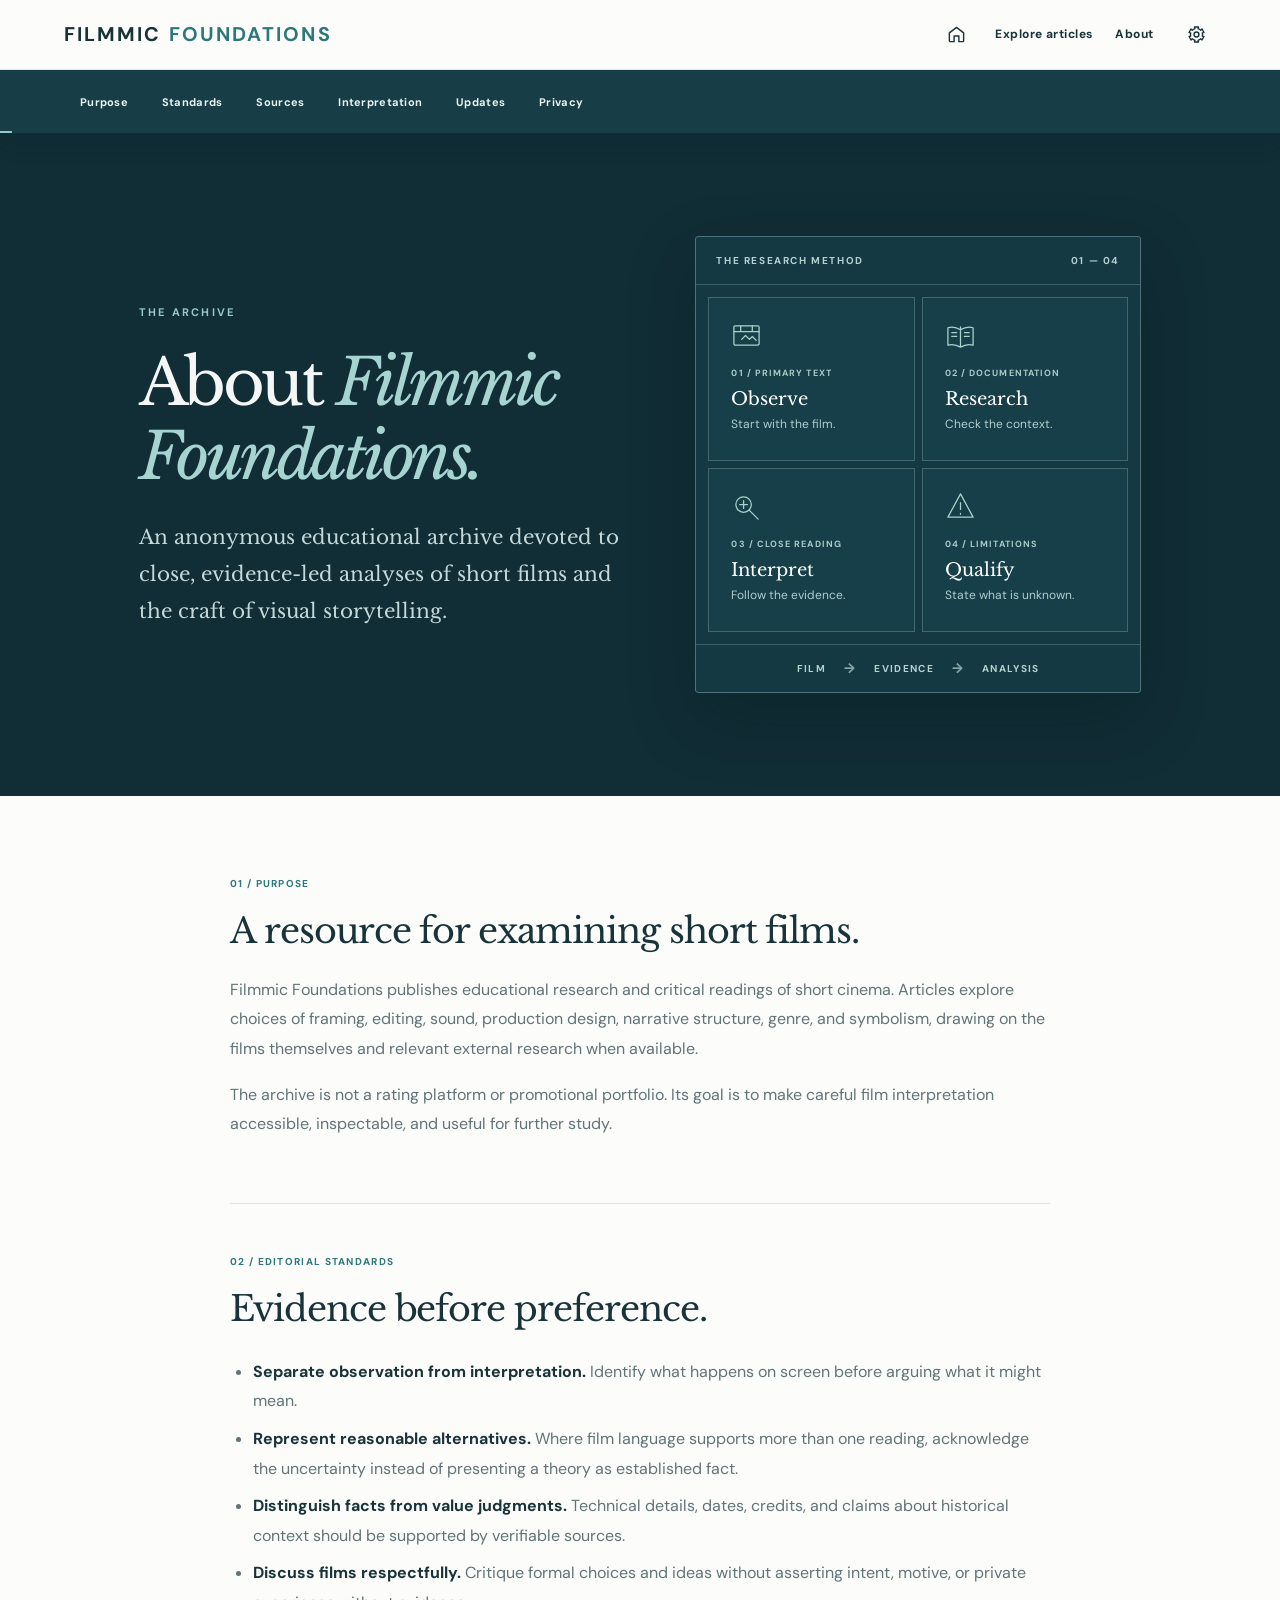
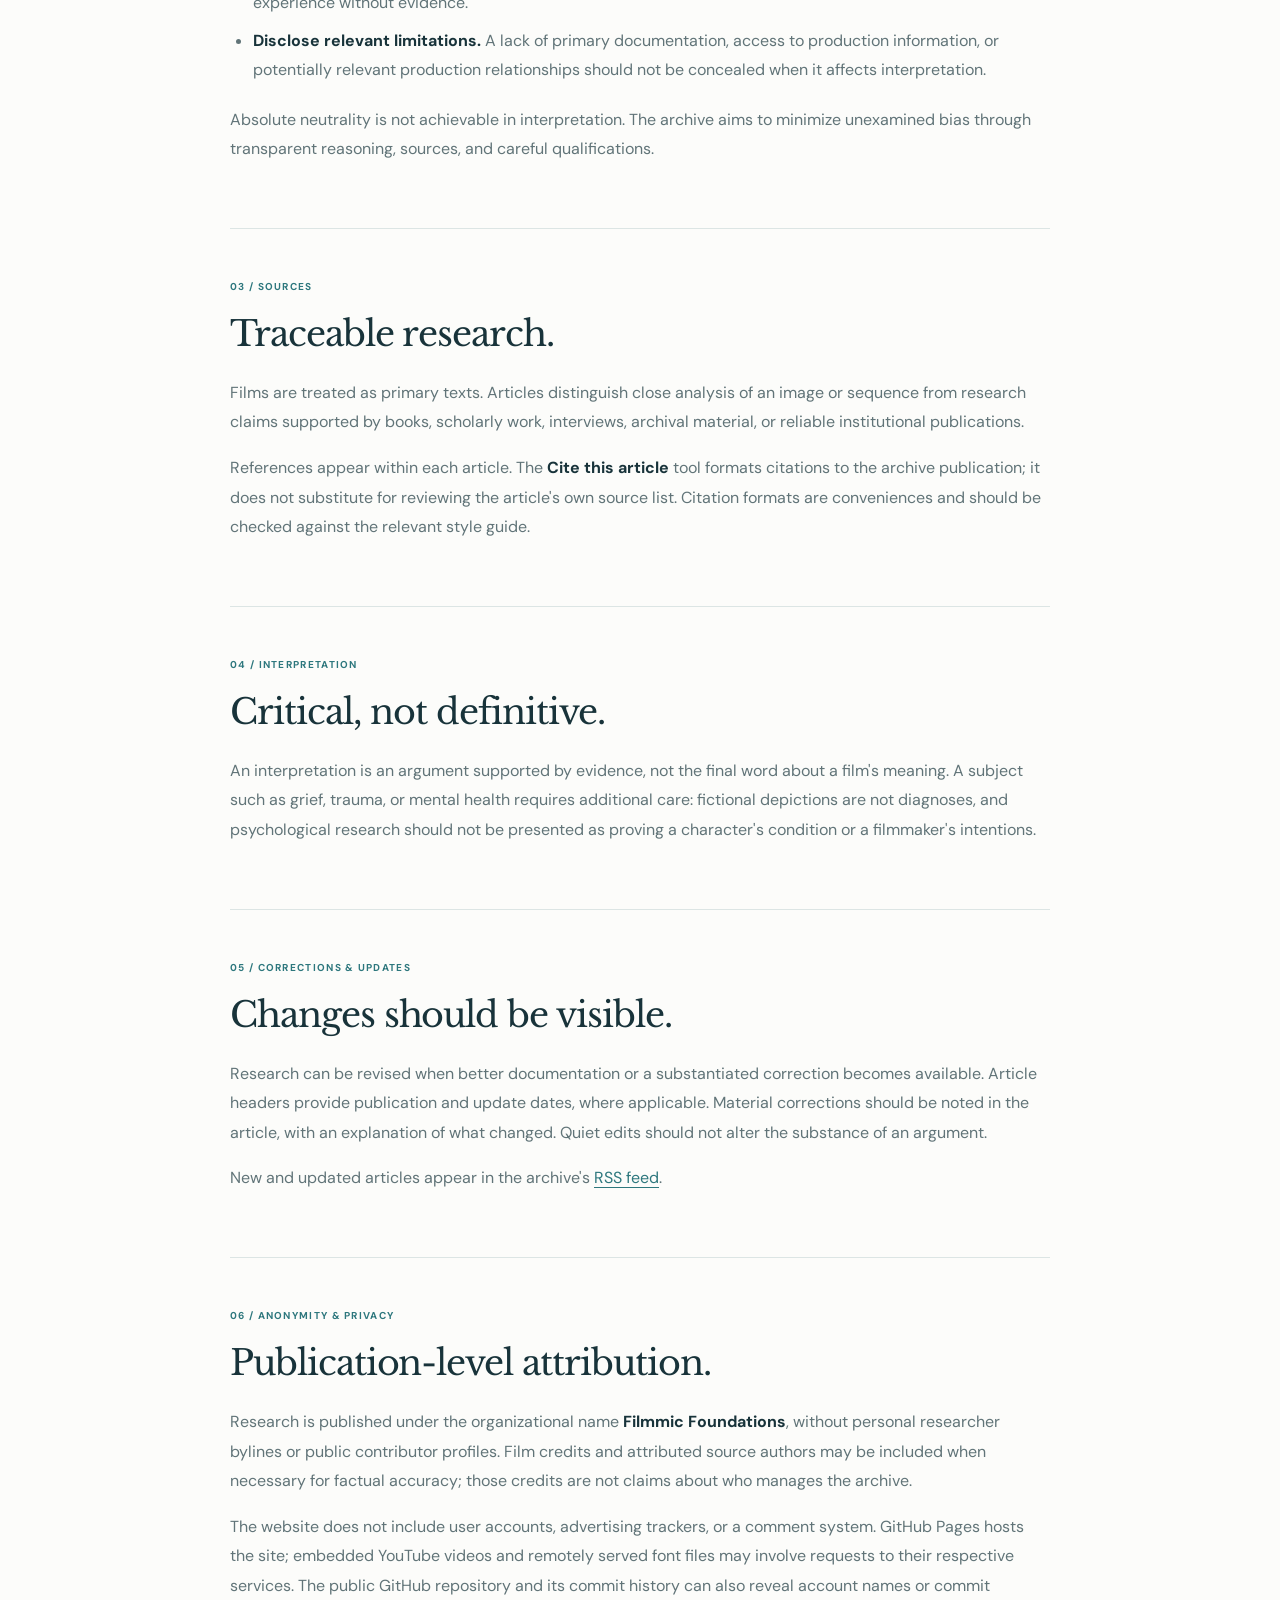
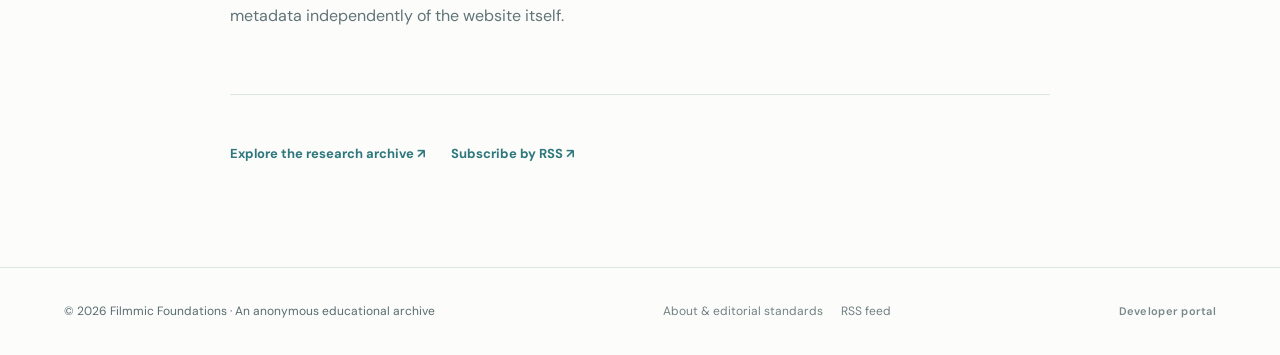
==== commit ce094330: "Update developer portal, navigation, article pages (20 files)" ====
--- a/about/index.html
+++ b/about/index.html
@@ -1,10 +1,10 @@
 <!doctype html>
-<html lang="en"><head><meta charset="utf-8"><meta name="viewport" content="width=device-width, initial-scale=1"><meta name="robots" content="index,follow"><meta name="description" content="About Filmmic Foundations: an anonymous, educational archive of short-film research and transparent, evidence-led editorial standards."><title>About & Editorial Standards | Filmmic Foundations</title><link rel="canonical" href="https://filmmicfoundations.github.io/about/"><meta property="og:type" content="website"><meta property="og:title" content="About & Editorial Standards | Filmmic Foundations"><meta property="og:description" content="How this anonymous short-film analysis archive approaches interpretation, evidence, and corrections."><meta property="og:url" content="https://filmmicfoundations.github.io/about/"><meta property="og:image" content="https://filmmicfoundations.github.io/assets/images/filmmic-foundations-share.webp"><meta name="twitter:card" content="summary_large_image"><link rel="alternate" type="application/rss+xml" title="Research updates" href="../feed.xml"><link rel="icon" href="../favicon.svg" type="image/svg+xml"><script>try{(()=>{let s={};try{s=JSON.parse(localStorage.getItem("filmmic-foundations-settings")||"{}")||{}}catch(_){ }const t=s.theme||localStorage.getItem("filmmic-foundations-theme")||"light";document.documentElement.dataset.theme=t==="system"?(matchMedia("(prefers-color-scheme: dark)").matches?"dark":"light"):t})()}catch(_){}</script><link rel="stylesheet" href="../style.css"><link rel="stylesheet" href="../assets/css/home.css"><link rel="stylesheet" href="../assets/css/site-header.css"><link rel="stylesheet" href="../assets/css/publication.css"><link rel="stylesheet" href="../assets/css/section-toolbar.css"><link rel="stylesheet" href="../assets/css/about.css"><script type="application/ld+json">{"@context": "https://schema.org", "@type": "AboutPage", "name": "About & Editorial Standards | Filmmic Foundations", "url": "https://filmmicfoundations.github.io/about/", "description": "An anonymous educational short-film research archive publishing under organization-level attribution.", "isPartOf": {"@type": "WebSite", "name": "Filmmic Foundations", "url": "https://filmmicfoundations.github.io/"}}</script><link rel="stylesheet" href="../assets/css/print.css" media="print"><link rel="apple-touch-icon" href="../assets/images/apple-touch-icon.png" sizes="180x180"><link rel="stylesheet" href="../assets/css/site-settings.css"><script defer src="../assets/js/site-settings.js"></script></head>
-<body><a class="ff-skip-link" href="#main">Skip to content</a><header class="topbar ff-site-header"><a class="brand ff-site-brand" href="../">FILMMIC <span>FOUNDATIONS</span></a><nav class="site-nav site-nav-simple ff-site-nav" aria-label="Main navigation"><a class="nav-link" href="../">Home</a><a class="nav-link" href="../#articles">Explore articles</a><a class="nav-link" href="./" aria-current="page">About</a><button class="ff-settings-toggle" type="button" aria-label="Open settings" aria-haspopup="dialog" aria-controls="ff-settings-dialog" title="Reading preferences"><svg viewBox="0 0 24 24" fill="none" stroke="currentColor" stroke-width="1.75" stroke-linecap="round" stroke-linejoin="round" aria-hidden="true"><path d="M 8.2 5.42 L 10.03 4.66 L 9.46 2.53 L 14.54 2.53 L 13.97 4.66 L 15.8 5.42 L 17.37 6.63 L 18.93 5.07 L 21.47 9.46 L 19.34 10.03 L 19.6 12 L 19.34 13.97 L 21.47 14.54 L 18.93 18.93 L 17.37 17.37 L 15.8 18.58 L 13.97 19.34 L 14.54 21.47 L 9.46 21.47 L 10.03 19.34 L 8.2 18.58 L 6.63 17.37 L 5.07 18.93 L 2.53 14.54 L 4.66 13.97 L 4.4 12 L 4.66 10.03 L 2.53 9.46 L 5.07 5.07 L 6.63 6.63 Z"/><circle cx="12" cy="12" r="3.1"/></svg></button></nav></header>
+<html lang="en"><head><meta charset="utf-8"/><meta content="width=device-width, initial-scale=1" name="viewport"/><meta content="index,follow" name="robots"/><meta content="About Filmmic Foundations: an anonymous, educational archive of short-film research and transparent, evidence-led editorial standards." name="description"/><title>About &amp; Editorial Standards | Filmmic Foundations</title><link href="https://filmmicfoundations.github.io/about/" rel="canonical"/><meta content="website" property="og:type"/><meta content="About &amp; Editorial Standards | Filmmic Foundations" property="og:title"/><meta content="How this anonymous short-film analysis archive approaches interpretation, evidence, and corrections." property="og:description"/><meta content="https://filmmicfoundations.github.io/about/" property="og:url"/><meta content="https://filmmicfoundations.github.io/assets/images/filmmic-foundations-share.jpg" property="og:image"/><meta content="summary_large_image" name="twitter:card"/><link href="../feed.xml" rel="alternate" title="Research updates" type="application/rss+xml"/><script>try{(()=>{let s={};try{s=JSON.parse(localStorage.getItem("filmmic-foundations-settings")||"{}")||{}}catch(_){ }const t=s.theme||localStorage.getItem("filmmic-foundations-theme")||"light";document.documentElement.dataset.theme=t==="system"?(matchMedia("(prefers-color-scheme: dark)").matches?"dark":"light"):t})()}catch(_){}</script><link href="../style.css" rel="stylesheet"/><link href="../assets/css/home.css" rel="stylesheet"/><link href="../assets/css/site-header.css" rel="stylesheet"/><link href="../assets/css/publication.css" rel="stylesheet"/><link href="../assets/css/section-toolbar.css" rel="stylesheet"/><link href="../assets/css/about.css" rel="stylesheet"/><script type="application/ld+json">{"@context": "https://schema.org", "@type": "AboutPage", "name": "About & Editorial Standards | Filmmic Foundations", "url": "https://filmmicfoundations.github.io/about/", "description": "An anonymous educational short-film research archive publishing under organization-level attribution.", "isPartOf": {"@type": "WebSite", "name": "Filmmic Foundations", "url": "https://filmmicfoundations.github.io/"}}</script><link href="../assets/css/print.css" media="print" rel="stylesheet"/><link href="../assets/images/apple-touch-icon.png" rel="apple-touch-icon" sizes="180x180"/><link href="../assets/css/site-settings.css" rel="stylesheet"/><script defer="" src="../assets/js/site-settings.js"></script><link href="../assets/images/favicon-32.png" rel="icon" sizes="32x32" type="image/png"/><link href="../assets/images/favicon-192.png" rel="icon" sizes="192x192" type="image/png"/><link href="../favicon.ico" rel="icon" sizes="any" type="image/x-icon"/><link href="../favicon.svg" rel="icon" type="image/svg+xml"/><meta content="Filmmic Foundations" property="og:site_name"/><meta content="image/jpeg" property="og:image:type"/><meta content="1200" property="og:image:width"/><meta content="630" property="og:image:height"/><meta content="https://filmmicfoundations.github.io/assets/images/filmmic-foundations-share.jpg" name="twitter:image"/><meta content="About &amp; Editorial Standards | Filmmic Foundations" name="twitter:title"/><meta content="How this anonymous short-film analysis archive approaches interpretation, evidence, and corrections." name="twitter:description"/><link rel="stylesheet" href="../assets/css/dropdowns.css"/></head>
+<body><a class="ff-skip-link" href="#main">Skip to content</a><header class="topbar ff-site-header"><a class="brand ff-site-brand" href="../">FILMMIC <span>FOUNDATIONS</span></a><nav class="site-nav site-nav-simple ff-site-nav" aria-label="Main navigation"><a class="nav-link ff-home-link" href="../" aria-label="Home" title="Home"><svg viewBox="0 0 24 24" fill="none" stroke="currentColor" stroke-width="1.8" stroke-linecap="round" stroke-linejoin="round" aria-hidden="true"><path d="m3 10 9-7 9 7v10a1 1 0 0 1-1 1h-5v-7H9v7H4a1 1 0 0 1-1-1z"/></svg></a><a class="nav-link" href="../#articles">Explore articles</a><a class="nav-link" href="./" aria-current="page">About</a><button class="ff-settings-toggle" type="button" aria-label="Open settings" aria-haspopup="dialog" aria-controls="ff-settings-dialog" title="Reading preferences"><svg viewBox="0 0 24 24" fill="none" stroke="currentColor" stroke-width="1.75" stroke-linecap="round" stroke-linejoin="round" aria-hidden="true"><path d="M 8.2 5.42 L 10.03 4.66 L 9.46 2.53 L 14.54 2.53 L 13.97 4.66 L 15.8 5.42 L 17.37 6.63 L 18.93 5.07 L 21.47 9.46 L 19.34 10.03 L 19.6 12 L 19.34 13.97 L 21.47 14.54 L 18.93 18.93 L 17.37 17.37 L 15.8 18.58 L 13.97 19.34 L 14.54 21.47 L 9.46 21.47 L 10.03 19.34 L 8.2 18.58 L 6.63 17.37 L 5.07 18.93 L 2.53 14.54 L 4.66 13.97 L 4.4 12 L 4.66 10.03 L 2.53 9.46 L 5.07 5.07 L 6.63 6.63 Z"/><circle cx="12" cy="12" r="3.1"/></svg></button></nav></header>
 <nav class="ff-section-toolbar ff-about-toolbar" id="about-toolbar" aria-label="About page sections"><div class="reading-tools"><a class="reading-tool" href="#purpose">Purpose</a><a class="reading-tool" href="#principles">Standards</a><a class="reading-tool" href="#sources">Sources</a><a class="reading-tool" href="#interpretation">Interpretation</a><a class="reading-tool" href="#corrections">Updates</a><a class="reading-tool" href="#privacy">Privacy</a></div><div class="reading-tools-right"><details class="mobile-contents"><summary>On this page</summary><div class="mobile-contents-list"><a href="#purpose">Purpose</a><a href="#principles">Standards</a><a href="#sources">Sources</a><a href="#interpretation">Interpretation</a><a href="#corrections">Updates</a><a href="#privacy">Privacy</a></div></details></div><span class="ff-reading-progress" aria-hidden="true"></span></nav><main class="ff-about" id="main"><div class="ff-about-hero"><div class="ff-about-width ff-about-hero-grid"><div class="ff-about-hero-copy"><span class="eyebrow">THE ARCHIVE</span><h1>About <em>Filmmic Foundations.</em></h1><p>An anonymous educational archive devoted to close, evidence-led analyses of short films and the craft of visual storytelling.</p></div><aside class="ff-method-visual" aria-label="The four stages of research"><div class="ff-method-head"><span>THE RESEARCH METHOD</span><span>01 — 04</span></div><ol class="ff-method-grid">
 <li><svg viewBox="0 0 32 32" fill="none" stroke="currentColor" stroke-width="1.3" stroke-linecap="round" stroke-linejoin="round" aria-hidden="true"><rect x="3" y="6" width="26" height="20" rx="1.5"/><path d="M3 12h26M10 6v6m12-6v6M11 20l4-4 4 4 3-3 4 4"/></svg><span class="ff-method-id">01 / PRIMARY TEXT</span><strong>Observe</strong><small>Start with the film.</small></li>
 <li><svg viewBox="0 0 32 32" fill="none" stroke="currentColor" stroke-width="1.3" stroke-linecap="round" stroke-linejoin="round" aria-hidden="true"><path d="M16 7v21M16 10C11 7 6 7 3 8v18c3-1 8-1 13 2 5-3 10-3 13-2V8c-3-1-8-1-13 2Z"/><path d="M7 13h5m-5 4h5m8-4h5m-5 4h5"/></svg><span class="ff-method-id">02 / DOCUMENTATION</span><strong>Research</strong><small>Check the context.</small></li>
 <li><svg viewBox="0 0 32 32" fill="none" stroke="currentColor" stroke-width="1.3" stroke-linecap="round" stroke-linejoin="round" aria-hidden="true"><circle cx="13" cy="14" r="8"/><path d="m19 20 9 9M9 14h8m-4-4v8"/></svg><span class="ff-method-id">03 / CLOSE READING</span><strong>Interpret</strong><small>Follow the evidence.</small></li>
 <li><svg viewBox="0 0 32 32" fill="none" stroke="currentColor" stroke-width="1.3" stroke-linecap="round" stroke-linejoin="round" aria-hidden="true"><path d="M16 3 29 27H3L16 3Z"/><path d="M16 12v7m0 4v1"/></svg><span class="ff-method-id">04 / LIMITATIONS</span><strong>Qualify</strong><small>State what is unknown.</small></li>
 </ol><div class="ff-method-foot"><span>FILM</span><span aria-hidden="true">→</span><span>EVIDENCE</span><span aria-hidden="true">→</span><span>ANALYSIS</span></div></aside></div></div><div class="ff-about-width ff-about-layout"><div class="ff-about-content"><section id="purpose"><span class="ff-about-number">01 / PURPOSE</span><h2>A resource for examining short films.</h2><p>Filmmic Foundations publishes educational research and critical readings of short cinema. Articles explore choices of framing, editing, sound, production design, narrative structure, genre, and symbolism, drawing on the films themselves and relevant external research when available.</p><p>The archive is not a rating platform or promotional portfolio. Its goal is to make careful film interpretation accessible, inspectable, and useful for further study.</p></section><section id="principles"><span class="ff-about-number">02 / EDITORIAL STANDARDS</span><h2>Evidence before preference.</h2><ul><li><strong>Separate observation from interpretation.</strong> Identify what happens on screen before arguing what it might mean.</li><li><strong>Represent reasonable alternatives.</strong> Where film language supports more than one reading, acknowledge the uncertainty instead of presenting a theory as established fact.</li><li><strong>Distinguish facts from value judgments.</strong> Technical details, dates, credits, and claims about historical context should be supported by verifiable sources.</li><li><strong>Discuss films respectfully.</strong> Critique formal choices and ideas without asserting intent, motive, or private experience without evidence.</li><li><strong>Disclose relevant limitations.</strong> A lack of primary documentation, access to production information, or potentially relevant production relationships should not be concealed when it affects interpretation.</li></ul><p>Absolute neutrality is not achievable in interpretation. The archive aims to minimize unexamined bias through transparent reasoning, sources, and careful qualifications.</p></section><section id="sources"><span class="ff-about-number">03 / SOURCES</span><h2>Traceable research.</h2><p>Films are treated as primary texts. Articles distinguish close analysis of an image or sequence from research claims supported by books, scholarly work, interviews, archival material, or reliable institutional publications.</p><p>References appear within each article. The <strong>Cite this article</strong> tool formats citations to the archive publication; it does not substitute for reviewing the article's own source list. Citation formats are conveniences and should be checked against the relevant style guide.</p></section><section id="interpretation"><span class="ff-about-number">04 / INTERPRETATION</span><h2>Critical, not definitive.</h2><p>An interpretation is an argument supported by evidence, not the final word about a film's meaning. A subject such as grief, trauma, or mental health requires additional care: fictional depictions are not diagnoses, and psychological research should not be presented as proving a character's condition or a filmmaker's intentions.</p></section><section id="corrections"><span class="ff-about-number">05 / CORRECTIONS & UPDATES</span><h2>Changes should be visible.</h2><p>Research can be revised when better documentation or a substantiated correction becomes available. Article headers provide publication and update dates, where applicable. Material corrections should be noted in the article, with an explanation of what changed. Quiet edits should not alter the substance of an argument.</p><p>New and updated articles appear in the archive's <a href="../feed.xml">RSS feed</a>.</p></section><section id="privacy"><span class="ff-about-number">06 / ANONYMITY & PRIVACY</span><h2>Publication-level attribution.</h2><p>Research is published under the organizational name <strong>Filmmic Foundations</strong>, without personal researcher bylines or public contributor profiles. Film credits and attributed source authors may be included when necessary for factual accuracy; those credits are not claims about who manages the archive.</p><p>The website does not include user accounts, advertising trackers, or a comment system. GitHub Pages hosts the site; embedded YouTube videos and remotely served font files may involve requests to their respective services. The public GitHub repository and its commit history can also reveal account names or commit metadata independently of the website itself.</p></section><div class="ff-about-end"><a href="../#articles">Explore the research archive <span aria-hidden="true">↗</span></a><a href="../feed.xml">Subscribe by RSS <span aria-hidden="true">↗</span></a></div></div></div></main>
-<footer><span>© 2026 Filmmic Foundations · An anonymous educational archive</span><nav class="ff-footer-links" aria-label="Archive information"><a href="./">About &amp; editorial standards</a><a href="../feed.xml" type="application/rss+xml">RSS feed</a></nav><a class="ff-dev-footer-link" href="../dev/" rel="nofollow">Developer portal</a></footer><script defer src="../assets/js/about.js"></script></body></html>+<footer><span>© 2026 Filmmic Foundations · An anonymous educational archive</span><nav class="ff-footer-links" aria-label="Archive information"><a href="./">About &amp; editorial standards</a><a href="../feed.xml" type="application/rss+xml">RSS feed</a></nav><a class="ff-dev-footer-link" href="../dev/" rel="nofollow">Developer portal</a></footer><script defer src="../assets/js/about.js"></script><script defer src="../assets/js/dropdowns.js"></script></body></html>
--- a/assets/css/home.css
+++ b/assets/css/home.css
@@ -687,3 +687,68 @@
   .archive-preview.ff-dialog-closing[open],
   .archive-preview.ff-dialog-closing::backdrop { animation: none !important; }
 }
+
+/* v48 — one restrained filter treatment in either theme.
+   No numeral badge or white outline; active state is a small accent bar. */
+.archive-filter-dropdown > summary{
+  border:1px solid var(--ff-rule)!important;
+  background:transparent!important;
+  color:var(--ff-blue)!important;
+  box-shadow:none!important;
+  border-radius:7px!important;
+  transition:border-color .28s ease,background-color .28s ease!important;
+}
+.archive-filter-dropdown > summary:hover,
+.archive-filter-dropdown[open] > summary,
+.archive-filter-dropdown > summary.has-active-filters{
+  background:color-mix(in srgb,var(--ff-blue) 5%,transparent)!important;
+  border-color:#8fb8b3!important;
+}
+.archive-filter-dropdown .active-filter-count:not([hidden]){
+  position:absolute!important;left:50%!important;right:auto!important;top:auto!important;bottom:5px!important;
+  width:13px!important;min-width:0!important;height:3px!important;min-height:0!important;
+  padding:0!important;margin:0!important;transform:translateX(-50%)!important;
+  border:0!important;border-radius:10px!important;
+  background:#2d777d!important;box-shadow:none!important;font-size:0!important;color:transparent!important;
+}
+.archive-filter-dropdown .archive-filter-panel,
+html[data-theme="dark"] .archive-filter-dropdown .archive-filter-panel{
+  border:0!important;border-radius:9px!important;
+  background:var(--ff-cream)!important;
+  box-shadow:0 13px 35px rgba(9,36,41,.13),0 2px 7px rgba(9,36,41,.035)!important;
+  padding:18px 19px!important;
+}
+.filter-panel-heading{padding-bottom:12px!important;margin-bottom:14px!important}
+@media(max-width:700px){.archive-filter-dropdown .archive-filter-panel{padding:14px!important}}
+html[data-theme="dark"] .archive-filter-dropdown>summary{color:var(--ff-ink)!important;border-color:var(--ff-border)!important;background:transparent!important}
+html[data-theme="dark"] .archive-filter-dropdown>summary:is(:hover,.has-active-filters),
+html[data-theme="dark"] .archive-filter-dropdown[open]>summary{background:rgba(147,200,194,.09)!important;border-color:#5c8986!important}
+html[data-theme="dark"] .archive-filter-dropdown .archive-filter-panel{background:var(--ff-panel)!important;box-shadow:0 18px 40px rgba(0,0,0,.29)!important}
+/* Override the older high-specificity badge position as well as its visuals. */
+html body .archive-filter-dropdown > summary .active-filter-count:not([hidden]){
+  position:absolute!important;left:50%!important;right:auto!important;
+  top:auto!important;bottom:5px!important;transform:translateX(-50%)!important;
+  min-width:0!important;width:13px!important;height:3px!important;min-height:0!important;
+  line-height:0!important;font-size:0!important;padding:0!important;margin:0!important;
+  border:0!important;border-radius:6px!important;background:#2d777d!important;
+}
+
+/* v49: quietly framed filter choices; removable applied-filter chips. */
+.filter-field-grid .ff-choice-trigger,
+.filter-field-grid .ff-choice-menu{
+  border:1px solid transparent!important;
+  background:color-mix(in srgb,var(--ff-blue) 4%,var(--ff-cream))!important;
+  box-shadow:none!important;
+}
+.filter-field-grid .ff-choice-trigger{border-bottom-color:color-mix(in srgb,var(--ff-blue) 16%,transparent)!important;transition:background .24s ease,border-color .24s ease}
+.filter-field-grid .ff-choice-trigger:is(:hover,[aria-expanded=true],:focus-visible){background:color-mix(in srgb,var(--ff-blue) 8%,var(--ff-cream))!important;border-bottom-color:#56958f!important}
+.filter-field-grid .ff-choice-menu{box-shadow:0 14px 28px #102b3020!important;background:var(--ff-cream)!important}
+html[data-theme=dark] .filter-field-grid .ff-choice-trigger{color:var(--ff-ink)!important;background:color-mix(in srgb,var(--ff-panel) 86%,#779d9a)!important;border-bottom-color:#567774!important}
+html[data-theme=dark] .filter-field-grid .ff-choice-menu{background:var(--ff-panel)!important}
+.ff-active-filter-chips{display:flex;flex-wrap:wrap;gap:8px;margin:8px 0 22px;min-height:0}
+.ff-active-filter-chips[hidden]{display:none!important}
+.ff-filter-chip{display:inline-flex;align-items:center;gap:12px;padding:8px 11px;border:1px solid color-mix(in srgb,var(--ff-blue) 16%,transparent);border-radius:100px;background:color-mix(in srgb,var(--ff-blue) 5%,var(--ff-cream));color:var(--ff-blue);font:600 11px 'DM Sans',sans-serif;cursor:pointer;transition:background .2s,border-color .2s,transform .2s}
+.ff-filter-chip:hover{background:color-mix(in srgb,var(--ff-blue) 11%,var(--ff-cream));border-color:color-mix(in srgb,var(--ff-blue) 34%,transparent);transform:translateY(-1px)}
+.ff-filter-chip-x{font:500 17px/1 'DM Sans',sans-serif;opacity:.75}
+html[data-theme=dark] .ff-filter-chip{color:var(--ff-ink);background:var(--ff-panel);border-color:var(--ff-border)}
+@media(prefers-reduced-motion:reduce){.ff-filter-chip{transition:none}.ff-filter-chip:hover{transform:none}}
--- a/assets/css/site-header.css
+++ b/assets/css/site-header.css
@@ -112,3 +112,5 @@
 /* Common developer footer link, matching editorial footer styles. */
 footer .ff-dev-footer-link{font:600 11px/1.5 "DM Sans",sans-serif;letter-spacing:.025em;text-decoration:none;color:inherit;opacity:.8;transition:opacity .2s ease}
 footer .ff-dev-footer-link:hover,footer .ff-dev-footer-link:focus-visible{opacity:1;text-decoration:underline;text-underline-offset:4px}
+
+.ff-site-nav .ff-home-link{display:inline-flex;align-items:center;justify-content:center;min-width:32px}.ff-site-nav .ff-home-link svg{width:19px;height:19px;display:block;transition:transform .24s ease}.ff-site-nav .ff-home-link:hover svg{transform:translateY(-1px)}@media(prefers-reduced-motion:reduce){.ff-site-nav .ff-home-link svg{transition:none}}
--- a/assets/css/section-toolbar.css
+++ b/assets/css/section-toolbar.css
@@ -61,7 +61,7 @@
 .ff-back-to-top {
   position:fixed;
   right:clamp(16px,2.4vw,34px);
-  bottom:max(20px,env(safe-area-inset-bottom,0px) + 16px);
+  bottom:max(var(--ff-floating-bottom,20px),env(safe-area-inset-bottom,0px) + 16px);
   z-index:54;
   display:inline-flex;
   align-items:center;
@@ -97,7 +97,14 @@
 html[data-theme="dark"] .ff-back-to-top--visible:hover{background:#fff}
 /* A modal takes precedence over the floating utility; avoid a bright island behind it. */
 body:has(dialog[open]) .ff-back-to-top {opacity:0;pointer-events:none;transform:translateY(12px)}
-@media (max-width:600px) { .ff-back-to-top {right:16px;bottom:max(16px,env(safe-area-inset-bottom,0px) + 12px);min-height:45px;padding:0 15px;font-size:11px;gap:8px;} }
+@media (max-width:600px) { .ff-back-to-top {right:16px;bottom:max(var(--ff-floating-bottom,16px),env(safe-area-inset-bottom,0px) + 12px);min-height:45px;padding:0 15px;font-size:11px;gap:8px;} }
 @media (prefers-reduced-motion:reduce) { .ff-back-to-top,.ff-back-to-top--visible,.ff-back-to-top:hover {transition:none;transform:none} }
 html[data-ff-motion="off"] .ff-back-to-top {transition:none!important;transform:none!important}
 @media print { .ff-back-to-top{display:none!important} }
+
+/* Avoid sudden jumps when the footer approaches the floating reading utility. */
+.ff-back-to-top{transition-property:bottom,opacity,transform,visibility,background-color,box-shadow;transition-duration:.12s,.27s,.36s,0s,.24s,.24s;transition-timing-function:ease,ease,cubic-bezier(.22,1,.36,1),linear,ease,ease}
+
+/* The floating utility follows the footer edge without changing layout. */
+.ff-back-to-top{bottom:calc(max(var(--ff-floating-bottom,20px),env(safe-area-inset-bottom,0px) + 16px) + var(--ff-footer-lift,0px));}
+@media(max-width:600px){.ff-back-to-top{bottom:calc(max(var(--ff-floating-bottom,16px),env(safe-area-inset-bottom,0px) + 12px) + var(--ff-footer-lift,0px));}}
--- a/assets/css/site-settings.css
+++ b/assets/css/site-settings.css
@@ -147,3 +147,77 @@
 
 /* Optional unobtrusive reading view; reference list itself is never hidden. */
 html[data-ff-markers="off"] article.article a.cite{display:none!important}
+
+/* v48 — reader-first preferences; a single calm design language.
+   Sidebar on desktop, compact tabs on mobile, and floating animated choices. */
+.ff-settings-dialog{width:min(770px,calc(100vw - 24px));max-width:770px;max-height:min(810px,calc(100dvh - 24px));border-radius:11px}
+.ff-settings-shell{max-height:min(810px,calc(100dvh - 24px))}
+.ff-settings-top{padding:24px 27px 20px;align-items:flex-start}
+.ff-settings-top h2{font-size:29px;line-height:1.25;margin-top:6px}
+.ff-settings-intro{font:400 12px/1.6 'DM Sans',sans-serif;margin:7px 0 0!important;color:#59747a;max-width:450px}
+.ff-settings-main{min-height:0;flex:1;display:grid;grid-template-columns:170px minmax(0,1fr)}
+.ff-settings-tabs{display:flex;flex-direction:column;gap:4px;padding:19px 11px;border-bottom:0;border-right:1px solid #dce7e3;overflow:visible;background:#f7faf8}
+.ff-settings-tab{flex:0 0 auto;min-width:0;justify-content:flex-start;padding:12px 13px;border:0!important;border-radius:6px!important;background:transparent;gap:10px;text-align:left;font-size:12px;white-space:nowrap}
+.ff-settings-tab[aria-selected="true"]{background:#e5f0ec;color:#153f45;box-shadow:inset 3px 0 #347e81}
+.ff-settings-scroll{padding:17px 25px 19px;overflow:auto;min-height:0}
+.ff-settings-section{margin:0 0 19px}
+.ff-settings-section>h3{margin:0 0 8px;font-size:10px;letter-spacing:.13em}
+.ff-pref-row{gap:14px;min-height:68px;padding:12px 0;border-bottom:1px solid #e7efeb;align-items:center}
+.ff-pref-text label{font-size:12px;font-weight:700}
+.ff-pref-text p{margin:3px 0 0;font-size:10.5px;line-height:1.55;max-width:340px}
+.ff-pref-choice{position:relative;width:clamp(132px,37%,165px);flex:none;min-width:0}
+.ff-pref-row select.ff-pref-native-select{position:absolute!important;opacity:0!important;width:1px!important;height:1px!important;pointer-events:none!important;clip-path:inset(50%)!important}
+.ff-pref-choice-button{display:flex;align-items:center;justify-content:space-between;gap:8px;width:100%;min-height:39px;padding:9px 10px 9px 12px;border:1px solid #c6d9d2;border-radius:6px;background:transparent;color:#1b4147;font:600 11px 'DM Sans',sans-serif;text-align:left;cursor:pointer;transition:background-color .22s,border-color .22s}
+.ff-pref-choice-button:after{content:"";width:7px;height:7px;flex:0 0 7px;border-right:1.5px solid currentColor;border-bottom:1.5px solid currentColor;transform:translateY(-2px) rotate(45deg);transition:transform .22s}
+.ff-pref-choice-button[aria-expanded="true"]:after{transform:translateY(2px) rotate(225deg)}
+.ff-pref-choice-button:is(:hover,[aria-expanded="true"]){border-color:#86aaa4;background:#eef6f2}
+.ff-pref-choice-list{position:absolute;z-index:100;left:0;right:0;top:calc(100% + 5px);background:#fcfcfa;border:1px solid #c6d9d2;border-radius:7px;box-shadow:0 12px 30px #122f3325;padding:4px;max-height:214px;overflow:auto;overscroll-behavior:contain}
+.ff-pref-choice-list[hidden]{display:none!important}
+.ff-pref-choice-list button{display:block;border:0;border-radius:4px;background:transparent;padding:10px 9px;width:100%;text-align:left;color:#1b4147;font:600 11px 'DM Sans',sans-serif;cursor:pointer}
+.ff-pref-choice-list button:is(:hover,:focus-visible,[aria-selected="true"]){background:#e8f2ee;outline:0}
+.ff-pref-row input[type="checkbox"]{flex-basis:42px}
+.ff-settings-bottom{padding:13px 25px;gap:12px}
+html[data-theme="dark"] .ff-settings-intro{color:#b4c9c9}
+html[data-theme="dark"] .ff-settings-tabs{background:#18333b;border-right-color:#35535a}
+html[data-theme="dark"] .ff-settings-tab[aria-selected="true"]{background:#2b4b51;color:#f1faf7;box-shadow:inset 3px 0 #9bd1c9}
+html[data-theme="dark"] .ff-pref-choice-button{background:transparent;border-color:#52716f;color:#ecf6f3}
+html[data-theme="dark"] .ff-pref-choice-button:is(:hover,[aria-expanded="true"]){background:#2b4c53;border-color:#739d95}
+html[data-theme="dark"] .ff-pref-choice-list{background:#203a42;border-color:#52716f;box-shadow:0 13px 32px #0007}
+html[data-theme="dark"] .ff-pref-choice-list button{color:#ecf6f3}
+html[data-theme="dark"] .ff-pref-choice-list button:is(:hover,:focus-visible,[aria-selected="true"]){background:#32565c}
+@media(max-width:650px){
+ .ff-settings-dialog{width:calc(100vw - 16px);max-height:calc(100dvh - 16px)}
+ .ff-settings-shell{max-height:calc(100dvh - 16px)}
+ .ff-settings-top{padding:20px 17px 15px}
+ .ff-settings-top h2{font-size:24px}
+ .ff-settings-intro{font-size:11px}
+ .ff-settings-main{display:flex;flex-direction:column}
+ .ff-settings-tabs{flex-direction:row;overflow-x:auto;min-height:55px;flex:none;gap:4px;padding:8px 11px;border-right:0;border-bottom:1px solid #dce7e3;background:transparent;scrollbar-width:none}
+ .ff-settings-tabs::-webkit-scrollbar{display:none}
+ .ff-settings-tab{flex:1;justify-content:center;min-width:max-content;padding:10px 12px;font-size:11px}
+ .ff-settings-tab[aria-selected="true"]{box-shadow:inset 0 -2px #347e81}
+ .ff-settings-scroll{padding:14px 17px 18px;overflow-y:auto;overflow-x:visible}
+ .ff-pref-row{gap:9px;min-height:62px}
+ .ff-pref-choice{min-width:125px;max-width:150px;width:39%}
+ .ff-settings-bottom{padding:11px 16px}
+ html[data-theme="dark"] .ff-settings-tabs{border-bottom-color:#35535a}
+ html[data-theme="dark"] .ff-settings-tab[aria-selected="true"]{box-shadow:inset 0 -2px #9bd1c9}
+}
+@media(prefers-reduced-motion:reduce){.ff-pref-choice-button,.ff-pref-choice-button:after{transition:none!important}}
+.ff-pref-choice.ff-choice-above .ff-pref-choice-list{top:auto;bottom:calc(100% + 5px);transform-origin:bottom center}
+
+/* v49: a consistent dialog footprint prevents category-induced resize jumps. */
+.ff-settings-dialog{height:min(730px,calc(100dvh - 30px));min-height:0;overflow:hidden}
+.ff-settings-shell{height:100%;max-height:100%!important;min-height:0}
+.ff-settings-main{min-height:0;flex:1 1 auto;overflow:hidden}
+.ff-settings-scroll{min-height:0;height:100%;overscroll-behavior:contain}
+.ff-settings-tab-icon{display:block;width:17px;height:17px;flex:none}
+@media(max-width:650px){.ff-settings-dialog{height:calc(100dvh - 16px)}.ff-settings-main{min-height:0}.ff-settings-scroll{flex:1 1 auto;height:auto;overflow-y:auto}}
+@media(prefers-reduced-motion:reduce){.ff-settings-scroll{scroll-behavior:auto}}
+
+/* Site-wide background scroll lock while any modal is visible. */
+html.ff-global-dialog-open,html.ff-global-dialog-open body{overflow-y:hidden!important;overscroll-behavior:none!important}
+html.ff-global-dialog-open{scrollbar-gutter:stable}
+
+/* Stable modal dimmer: animate content, not native backdrop alpha, to avoid flash. */
+.ff-settings-dialog[open]::backdrop,.ff-settings-dialog.ff-pref-closing[open]::backdrop{animation:none!important;background:rgba(6,19,24,.62)!important;backdrop-filter:blur(1px)}
--- a/assets/css/dropdowns.css
+++ b/assets/css/dropdowns.css
@@ -0,0 +1,9 @@
+/* Unified dropdown motion; the archive filter retains its reversible animation. */
+.mobile-contents>summary, .dev-advanced>summary, .dev-standard-details>summary{cursor:pointer}
+.mobile-contents[open] .mobile-contents-list {transform-origin:top right;will-change:opacity,transform}
+.dev-advanced[open]>:not(summary),.dev-standard-details[open]>:not(summary){transform-origin:top center}
+.mobile-contents>summary::after{transition:transform .27s cubic-bezier(.22,.75,.2,1)!important}
+.ff-choice-menu{animation:none!important;transform-origin:top center;will-change:opacity,transform}
+.ff-choice-trigger::after{transition:transform .25s cubic-bezier(.22,.75,.2,1)}
+.ff-choice-trigger[aria-expanded=true]::after{transform:translateY(2px) rotate(225deg)}
+@media(prefers-reduced-motion:reduce){.mobile-contents>summary::after,.ff-choice-trigger::after{transition:none!important}}
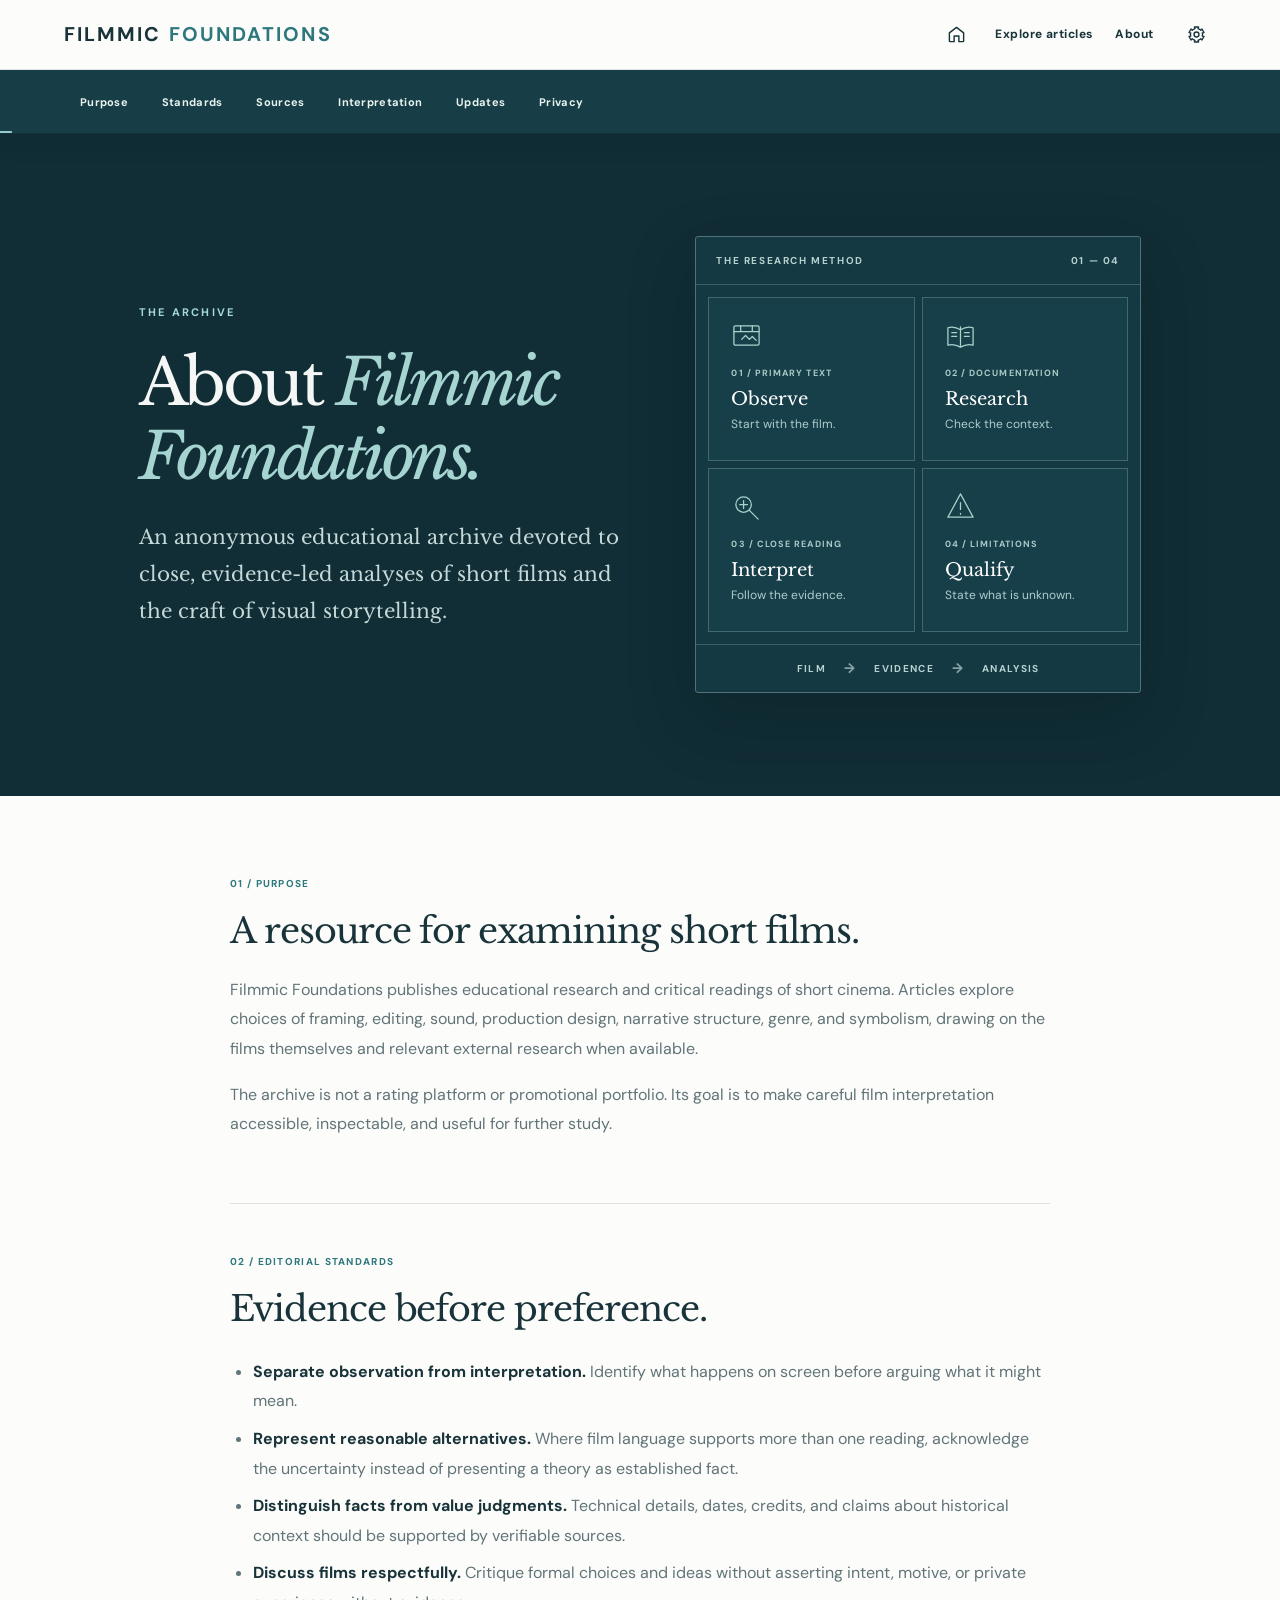
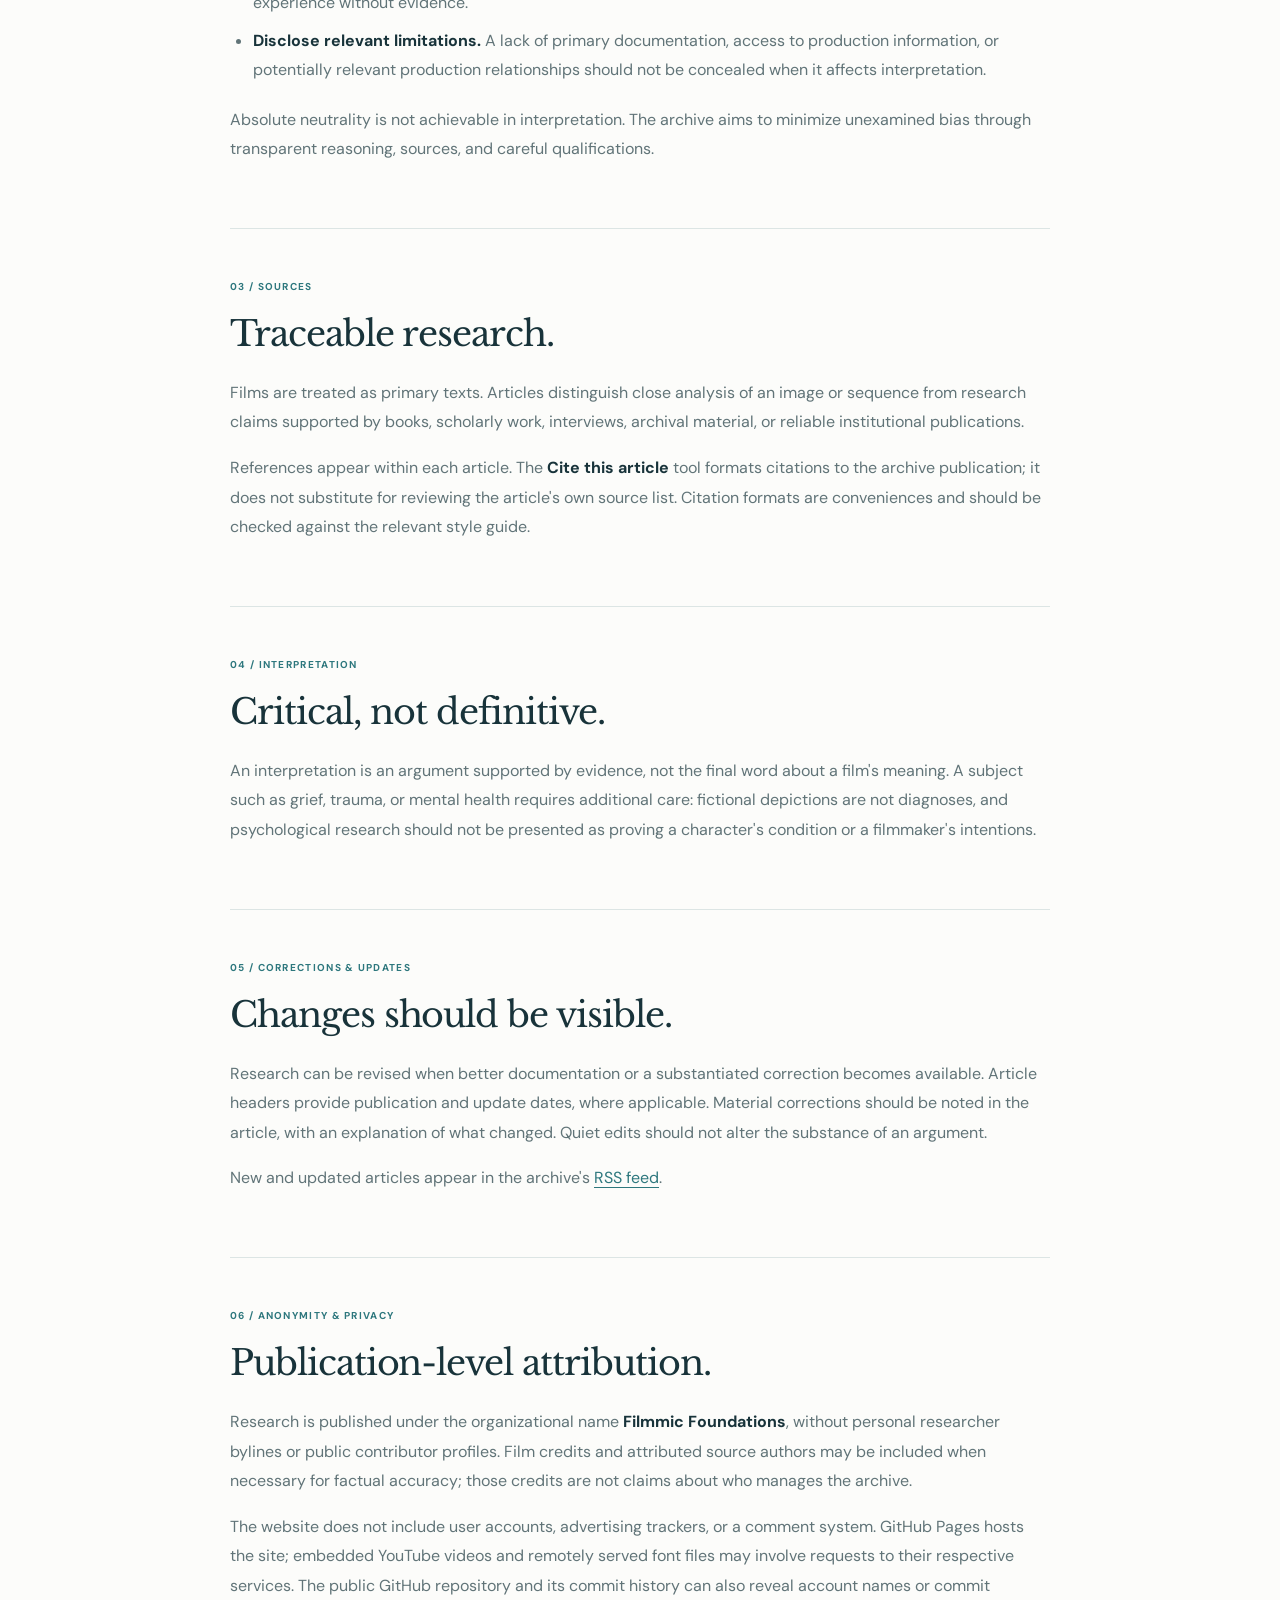
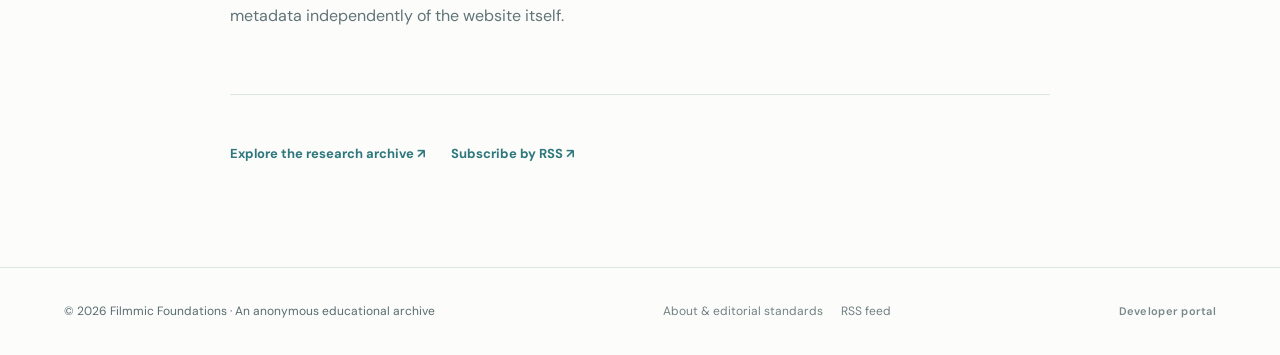
==== commit d79c5d6d: "Update developer portal, navigation, publication standards (11 files)" ====
--- a/about/index.html
+++ b/about/index.html
@@ -1,5 +1,5 @@
 <!doctype html>
-<html lang="en"><head><meta charset="utf-8"/><meta content="width=device-width, initial-scale=1" name="viewport"/><meta content="index,follow" name="robots"/><meta content="About Filmmic Foundations: an anonymous, educational archive of short-film research and transparent, evidence-led editorial standards." name="description"/><title>About &amp; Editorial Standards | Filmmic Foundations</title><link href="https://filmmicfoundations.github.io/about/" rel="canonical"/><meta content="website" property="og:type"/><meta content="About &amp; Editorial Standards | Filmmic Foundations" property="og:title"/><meta content="How this anonymous short-film analysis archive approaches interpretation, evidence, and corrections." property="og:description"/><meta content="https://filmmicfoundations.github.io/about/" property="og:url"/><meta content="https://filmmicfoundations.github.io/assets/images/filmmic-foundations-share.jpg" property="og:image"/><meta content="summary_large_image" name="twitter:card"/><link href="../feed.xml" rel="alternate" title="Research updates" type="application/rss+xml"/><script>try{(()=>{let s={};try{s=JSON.parse(localStorage.getItem("filmmic-foundations-settings")||"{}")||{}}catch(_){ }const t=s.theme||localStorage.getItem("filmmic-foundations-theme")||"light";document.documentElement.dataset.theme=t==="system"?(matchMedia("(prefers-color-scheme: dark)").matches?"dark":"light"):t})()}catch(_){}</script><link href="../style.css" rel="stylesheet"/><link href="../assets/css/home.css" rel="stylesheet"/><link href="../assets/css/site-header.css" rel="stylesheet"/><link href="../assets/css/publication.css" rel="stylesheet"/><link href="../assets/css/section-toolbar.css" rel="stylesheet"/><link href="../assets/css/about.css" rel="stylesheet"/><script type="application/ld+json">{"@context": "https://schema.org", "@type": "AboutPage", "name": "About & Editorial Standards | Filmmic Foundations", "url": "https://filmmicfoundations.github.io/about/", "description": "An anonymous educational short-film research archive publishing under organization-level attribution.", "isPartOf": {"@type": "WebSite", "name": "Filmmic Foundations", "url": "https://filmmicfoundations.github.io/"}}</script><link href="../assets/css/print.css" media="print" rel="stylesheet"/><link href="../assets/images/apple-touch-icon.png" rel="apple-touch-icon" sizes="180x180"/><link href="../assets/css/site-settings.css" rel="stylesheet"/><script defer="" src="../assets/js/site-settings.js"></script><link href="../assets/images/favicon-32.png" rel="icon" sizes="32x32" type="image/png"/><link href="../assets/images/favicon-192.png" rel="icon" sizes="192x192" type="image/png"/><link href="../favicon.ico" rel="icon" sizes="any" type="image/x-icon"/><link href="../favicon.svg" rel="icon" type="image/svg+xml"/><meta content="Filmmic Foundations" property="og:site_name"/><meta content="image/jpeg" property="og:image:type"/><meta content="1200" property="og:image:width"/><meta content="630" property="og:image:height"/><meta content="https://filmmicfoundations.github.io/assets/images/filmmic-foundations-share.jpg" name="twitter:image"/><meta content="About &amp; Editorial Standards | Filmmic Foundations" name="twitter:title"/><meta content="How this anonymous short-film analysis archive approaches interpretation, evidence, and corrections." name="twitter:description"/><link rel="stylesheet" href="../assets/css/dropdowns.css"/></head>
+<html lang="en"><head><meta charset="utf-8"/><meta content="width=device-width, initial-scale=1" name="viewport"/><meta content="index,follow" name="robots"/><meta content="About Filmmic Foundations: an anonymous, educational archive of short-film research and transparent, evidence-led editorial standards." name="description"/><title>About &amp; Editorial Standards | Filmmic Foundations</title><link href="https://filmmicfoundations.github.io/about/" rel="canonical"/><meta content="website" property="og:type"/><meta content="About &amp; Editorial Standards | Filmmic Foundations" property="og:title"/><meta content="How this anonymous short-film analysis archive approaches interpretation, evidence, and corrections." property="og:description"/><meta content="https://filmmicfoundations.github.io/about/" property="og:url"/><meta content="https://filmmicfoundations.github.io/assets/images/filmmic-foundations-share.jpg" property="og:image"/><meta content="summary_large_image" name="twitter:card"/><link href="../feed.xml" rel="alternate" title="Research updates" type="application/rss+xml"/><script>try{(()=>{let s={};try{s=JSON.parse(localStorage.getItem("filmmic-foundations-settings")||"{}")||{}}catch(_){ }const t=s.theme||localStorage.getItem("filmmic-foundations-theme")||"light";document.documentElement.dataset.theme=t==="system"?(matchMedia("(prefers-color-scheme: dark)").matches?"dark":"light"):t;document.documentElement.dataset.ffColor=s.color||"teal"})()}catch(_){}</script><link href="../style.css" rel="stylesheet"/><link href="../assets/css/home.css?fix=popup-safe-20261021" rel="stylesheet"/><link href="../assets/css/site-header.css" rel="stylesheet"/><link href="../assets/css/publication.css" rel="stylesheet"/><link href="../assets/css/section-toolbar.css" rel="stylesheet"/><link href="../assets/css/about.css" rel="stylesheet"/><script type="application/ld+json">{"@context": "https://schema.org", "@type": "AboutPage", "name": "About & Editorial Standards | Filmmic Foundations", "url": "https://filmmicfoundations.github.io/about/", "description": "An anonymous educational short-film research archive publishing under organization-level attribution.", "isPartOf": {"@type": "WebSite", "name": "Filmmic Foundations", "url": "https://filmmicfoundations.github.io/"}}</script><link href="../assets/css/print.css" media="print" rel="stylesheet"/><link href="../assets/images/apple-touch-icon.png" rel="apple-touch-icon" sizes="180x180"/><link href="../assets/css/site-settings-colors-v2.css" rel="stylesheet"/><script defer="" src="../assets/js/site-settings-colors-v2.js"></script><link href="../assets/images/favicon-32.png" rel="icon" sizes="32x32" type="image/png"/><link href="../assets/images/favicon-192.png" rel="icon" sizes="192x192" type="image/png"/><link href="../favicon.ico" rel="icon" sizes="any" type="image/x-icon"/><link href="../favicon.svg" rel="icon" type="image/svg+xml"/><meta content="Filmmic Foundations" property="og:site_name"/><meta content="image/jpeg" property="og:image:type"/><meta content="1200" property="og:image:width"/><meta content="630" property="og:image:height"/><meta content="https://filmmicfoundations.github.io/assets/images/filmmic-foundations-share.jpg" name="twitter:image"/><meta content="About &amp; Editorial Standards | Filmmic Foundations" name="twitter:title"/><meta content="How this anonymous short-film analysis archive approaches interpretation, evidence, and corrections." name="twitter:description"/><link rel="stylesheet" href="../assets/css/dropdowns.css"/><link rel="stylesheet" href="../assets/css/overlay-contract.css?v=20261021-audit"/><link rel="stylesheet" href="../assets/css/accent-system-v3.css?v=20261024"/></head>
 <body><a class="ff-skip-link" href="#main">Skip to content</a><header class="topbar ff-site-header"><a class="brand ff-site-brand" href="../">FILMMIC <span>FOUNDATIONS</span></a><nav class="site-nav site-nav-simple ff-site-nav" aria-label="Main navigation"><a class="nav-link ff-home-link" href="../" aria-label="Home" title="Home"><svg viewBox="0 0 24 24" fill="none" stroke="currentColor" stroke-width="1.8" stroke-linecap="round" stroke-linejoin="round" aria-hidden="true"><path d="m3 10 9-7 9 7v10a1 1 0 0 1-1 1h-5v-7H9v7H4a1 1 0 0 1-1-1z"/></svg></a><a class="nav-link" href="../#articles">Explore articles</a><a class="nav-link" href="./" aria-current="page">About</a><button class="ff-settings-toggle" type="button" aria-label="Open settings" aria-haspopup="dialog" aria-controls="ff-settings-dialog" title="Reading preferences"><svg viewBox="0 0 24 24" fill="none" stroke="currentColor" stroke-width="1.75" stroke-linecap="round" stroke-linejoin="round" aria-hidden="true"><path d="M 8.2 5.42 L 10.03 4.66 L 9.46 2.53 L 14.54 2.53 L 13.97 4.66 L 15.8 5.42 L 17.37 6.63 L 18.93 5.07 L 21.47 9.46 L 19.34 10.03 L 19.6 12 L 19.34 13.97 L 21.47 14.54 L 18.93 18.93 L 17.37 17.37 L 15.8 18.58 L 13.97 19.34 L 14.54 21.47 L 9.46 21.47 L 10.03 19.34 L 8.2 18.58 L 6.63 17.37 L 5.07 18.93 L 2.53 14.54 L 4.66 13.97 L 4.4 12 L 4.66 10.03 L 2.53 9.46 L 5.07 5.07 L 6.63 6.63 Z"/><circle cx="12" cy="12" r="3.1"/></svg></button></nav></header>
 <nav class="ff-section-toolbar ff-about-toolbar" id="about-toolbar" aria-label="About page sections"><div class="reading-tools"><a class="reading-tool" href="#purpose">Purpose</a><a class="reading-tool" href="#principles">Standards</a><a class="reading-tool" href="#sources">Sources</a><a class="reading-tool" href="#interpretation">Interpretation</a><a class="reading-tool" href="#corrections">Updates</a><a class="reading-tool" href="#privacy">Privacy</a></div><div class="reading-tools-right"><details class="mobile-contents"><summary>On this page</summary><div class="mobile-contents-list"><a href="#purpose">Purpose</a><a href="#principles">Standards</a><a href="#sources">Sources</a><a href="#interpretation">Interpretation</a><a href="#corrections">Updates</a><a href="#privacy">Privacy</a></div></details></div><span class="ff-reading-progress" aria-hidden="true"></span></nav><main class="ff-about" id="main"><div class="ff-about-hero"><div class="ff-about-width ff-about-hero-grid"><div class="ff-about-hero-copy"><span class="eyebrow">THE ARCHIVE</span><h1>About <em>Filmmic Foundations.</em></h1><p>An anonymous educational archive devoted to close, evidence-led analyses of short films and the craft of visual storytelling.</p></div><aside class="ff-method-visual" aria-label="The four stages of research"><div class="ff-method-head"><span>THE RESEARCH METHOD</span><span>01 — 04</span></div><ol class="ff-method-grid">
 <li><svg viewBox="0 0 32 32" fill="none" stroke="currentColor" stroke-width="1.3" stroke-linecap="round" stroke-linejoin="round" aria-hidden="true"><rect x="3" y="6" width="26" height="20" rx="1.5"/><path d="M3 12h26M10 6v6m12-6v6M11 20l4-4 4 4 3-3 4 4"/></svg><span class="ff-method-id">01 / PRIMARY TEXT</span><strong>Observe</strong><small>Start with the film.</small></li>
--- a/assets/css/home.css
+++ b/assets/css/home.css
@@ -688,67 +688,22 @@
   .archive-preview.ff-dialog-closing::backdrop { animation: none !important; }
 }
 
-/* v48 — one restrained filter treatment in either theme.
-   No numeral badge or white outline; active state is a small accent bar. */
-.archive-filter-dropdown > summary{
-  border:1px solid var(--ff-rule)!important;
-  background:transparent!important;
-  color:var(--ff-blue)!important;
-  box-shadow:none!important;
-  border-radius:7px!important;
-  transition:border-color .28s ease,background-color .28s ease!important;
-}
-.archive-filter-dropdown > summary:hover,
-.archive-filter-dropdown[open] > summary,
-.archive-filter-dropdown > summary.has-active-filters{
-  background:color-mix(in srgb,var(--ff-blue) 5%,transparent)!important;
-  border-color:#8fb8b3!important;
-}
-.archive-filter-dropdown .active-filter-count:not([hidden]){
-  position:absolute!important;left:50%!important;right:auto!important;top:auto!important;bottom:5px!important;
-  width:13px!important;min-width:0!important;height:3px!important;min-height:0!important;
-  padding:0!important;margin:0!important;transform:translateX(-50%)!important;
-  border:0!important;border-radius:10px!important;
-  background:#2d777d!important;box-shadow:none!important;font-size:0!important;color:transparent!important;
-}
-.archive-filter-dropdown .archive-filter-panel,
-html[data-theme="dark"] .archive-filter-dropdown .archive-filter-panel{
-  border:0!important;border-radius:9px!important;
-  background:var(--ff-cream)!important;
-  box-shadow:0 13px 35px rgba(9,36,41,.13),0 2px 7px rgba(9,36,41,.035)!important;
-  padding:18px 19px!important;
-}
-.filter-panel-heading{padding-bottom:12px!important;margin-bottom:14px!important}
-@media(max-width:700px){.archive-filter-dropdown .archive-filter-panel{padding:14px!important}}
-html[data-theme="dark"] .archive-filter-dropdown>summary{color:var(--ff-ink)!important;border-color:var(--ff-border)!important;background:transparent!important}
-html[data-theme="dark"] .archive-filter-dropdown>summary:is(:hover,.has-active-filters),
-html[data-theme="dark"] .archive-filter-dropdown[open]>summary{background:rgba(147,200,194,.09)!important;border-color:#5c8986!important}
-html[data-theme="dark"] .archive-filter-dropdown .archive-filter-panel{background:var(--ff-panel)!important;box-shadow:0 18px 40px rgba(0,0,0,.29)!important}
-/* Override the older high-specificity badge position as well as its visuals. */
-html body .archive-filter-dropdown > summary .active-filter-count:not([hidden]){
-  position:absolute!important;left:50%!important;right:auto!important;
-  top:auto!important;bottom:5px!important;transform:translateX(-50%)!important;
-  min-width:0!important;width:13px!important;height:3px!important;min-height:0!important;
-  line-height:0!important;font-size:0!important;padding:0!important;margin:0!important;
-  border:0!important;border-radius:6px!important;background:#2d777d!important;
-}
-
-/* v49: quietly framed filter choices; removable applied-filter chips. */
-.filter-field-grid .ff-choice-trigger,
-.filter-field-grid .ff-choice-menu{
-  border:1px solid transparent!important;
-  background:color-mix(in srgb,var(--ff-blue) 4%,var(--ff-cream))!important;
-  box-shadow:none!important;
-}
-.filter-field-grid .ff-choice-trigger{border-bottom-color:color-mix(in srgb,var(--ff-blue) 16%,transparent)!important;transition:background .24s ease,border-color .24s ease}
-.filter-field-grid .ff-choice-trigger:is(:hover,[aria-expanded=true],:focus-visible){background:color-mix(in srgb,var(--ff-blue) 8%,var(--ff-cream))!important;border-bottom-color:#56958f!important}
-.filter-field-grid .ff-choice-menu{box-shadow:0 14px 28px #102b3020!important;background:var(--ff-cream)!important}
-html[data-theme=dark] .filter-field-grid .ff-choice-trigger{color:var(--ff-ink)!important;background:color-mix(in srgb,var(--ff-panel) 86%,#779d9a)!important;border-bottom-color:#567774!important}
-html[data-theme=dark] .filter-field-grid .ff-choice-menu{background:var(--ff-panel)!important}
-.ff-active-filter-chips{display:flex;flex-wrap:wrap;gap:8px;margin:8px 0 22px;min-height:0}
-.ff-active-filter-chips[hidden]{display:none!important}
-.ff-filter-chip{display:inline-flex;align-items:center;gap:12px;padding:8px 11px;border:1px solid color-mix(in srgb,var(--ff-blue) 16%,transparent);border-radius:100px;background:color-mix(in srgb,var(--ff-blue) 5%,var(--ff-cream));color:var(--ff-blue);font:600 11px 'DM Sans',sans-serif;cursor:pointer;transition:background .2s,border-color .2s,transform .2s}
-.ff-filter-chip:hover{background:color-mix(in srgb,var(--ff-blue) 11%,var(--ff-cream));border-color:color-mix(in srgb,var(--ff-blue) 34%,transparent);transform:translateY(-1px)}
-.ff-filter-chip-x{font:500 17px/1 'DM Sans',sans-serif;opacity:.75}
-html[data-theme=dark] .ff-filter-chip{color:var(--ff-ink);background:var(--ff-panel);border-color:var(--ff-border)}
-@media(prefers-reduced-motion:reduce){.ff-filter-chip{transition:none}.ff-filter-chip:hover{transform:none}}
+/* Applied-filter chips, scoped to modern isolated discovery toolbar. */
+.ff-discover .ff-active-filter-chips[hidden]{display:none!important}
+.ff-discover .ff-filter-chip{display:inline-flex;align-items:center;gap:10px;padding:8px 11px;border:1px solid color-mix(in srgb,var(--ff-blue) 16%,transparent);border-radius:100px;background:color-mix(in srgb,var(--ff-blue) 5%,var(--ff-cream));color:var(--ff-blue);font:600 11px 'DM Sans',sans-serif;cursor:pointer}
+.ff-discover .ff-filter-chip:hover{background:var(--ff-soft)}
+.ff-discover .ff-filter-chip-x{font:500 17px/1 'DM Sans',sans-serif;opacity:.75}
+html[data-theme=dark] .ff-discover .ff-filter-chip{color:var(--ff-ink);background:var(--ff-panel);border-color:var(--ff-border)}
+
+
+/* v2026.10.21 — Archive previews stay below the global menu. */
+.archive-preview {
+  position:fixed !important;
+  inset:calc(var(--ff-modal-chrome-height, 70px) + 10px) 0 10px !important;
+  margin:auto !important;
+  max-height:calc(100dvh - var(--ff-modal-chrome-height, 70px) - 20px) !important;
+}
+.archive-preview::backdrop {
+  background:linear-gradient(to bottom, transparent 0, transparent var(--ff-modal-chrome-height, 70px), rgba(4,15,19,.61) var(--ff-modal-chrome-height, 70px), rgba(4,15,19,.61) 100%) !important;
+  backdrop-filter:none !important;
+}
--- a/assets/css/site-settings-colors-v2.css
+++ b/assets/css/site-settings-colors-v2.css
@@ -0,0 +1,303 @@
+/* Filmmic Foundations · shared reading preferences (all pages).
+   No dependencies. One scoped dialog, one source of preference styling. */
+:root{--ff-reading-scale:1;--ff-leading:1;--ff-preferred-width:800px}
+.ff-settings-toggle{touch-action:manipulation}
+.ff-settings-dialog,.ff-settings-dialog *{box-sizing:border-box}
+.ff-settings-dialog{
+  position:fixed;inset:0;margin:auto;width:min(690px,calc(100vw - 30px));
+  max-width:690px;max-height:min(790px,calc(100dvh - 30px));padding:0;
+  overflow:hidden;border:1px solid #c5d6d2;border-radius:12px;
+  background:#fcfcfa;color:#1c383f;box-shadow:0 35px 110px #02131960;
+  font-family:'DM Sans',system-ui,sans-serif;font-size:14px;line-height:1.5;
+}
+.ff-settings-dialog::backdrop{background:rgba(6,19,24,.62);backdrop-filter:blur(1px)}
+.ff-settings-dialog[open]{animation:ff-pref-enter .34s cubic-bezier(.18,.75,.2,1) both}
+.ff-settings-dialog[open]::backdrop{animation:ff-pref-backdrop .3s ease both}
+.ff-settings-dialog.ff-pref-closing[open]{animation:ff-pref-leave .18s cubic-bezier(.3,0,.8,1) both;pointer-events:none}
+.ff-settings-dialog.ff-pref-closing[open]::backdrop{animation:ff-pref-backdrop-out .18s ease both}
+@keyframes ff-pref-enter{from{opacity:0;transform:translateY(12px) scale(.975)}to{opacity:1;transform:none}}
+@keyframes ff-pref-leave{from{opacity:1;transform:none}to{opacity:0;transform:translateY(9px) scale(.984)}}
+@keyframes ff-pref-backdrop{from{background:rgba(6,19,24,0)}to{background:rgba(6,19,24,.62)}}
+@keyframes ff-pref-backdrop-out{to{background:rgba(6,19,24,0)}}
+.ff-settings-shell{display:flex;flex-direction:column;max-height:min(790px,calc(100dvh - 30px));min-height:0}
+.ff-settings-top{flex:none;display:flex;align-items:center;justify-content:space-between;padding:22px 27px 16px;border-bottom:1px solid #dce7e3;gap:16px}
+.ff-settings-kicker{display:block;font:700 10px/1.5 'DM Sans',sans-serif;letter-spacing:.15em;color:#49787b;text-transform:uppercase}
+.ff-settings-top h2{margin:4px 0 0;font:400 26px/1.22 'Libre Baskerville',Georgia,serif;letter-spacing:-.02em;color:inherit}
+.ff-settings-dismiss{display:grid;place-items:center;flex:none;width:38px;height:38px;border:1px solid #d6e2de;border-radius:7px;color:inherit;background:transparent;cursor:pointer;transition:background .2s ease,border-color .2s ease}
+.ff-settings-dismiss:hover{background:#eaf2ee;border-color:#aac6c3}
+.ff-settings-dismiss svg{width:19px;height:19px}
+.ff-settings-tabs{display:flex;flex:none;gap:4px;padding:12px 23px;border-bottom:1px solid #dce7e3;overflow-x:auto;scrollbar-width:thin}
+.ff-settings-tab{flex:1;min-width:max-content;display:inline-flex;align-items:center;justify-content:center;gap:7px;padding:10px 9px;border:0;border-bottom:2px solid transparent;border-radius:5px 5px 0 0;background:transparent;color:#547177;cursor:pointer;font:700 12px/1.4 'DM Sans',sans-serif;transition:color .18s ease,background .18s ease,border-color .18s ease}
+.ff-settings-tab:hover{background:#e9f2ef;color:#173b43}
+.ff-settings-tab[aria-selected="true"]{border-bottom-color:#347e81;color:#173b43;background:#e9f2ef}
+.ff-settings-tab svg{width:15px;height:15px}
+.ff-settings-scroll{overflow-y:auto;overscroll-behavior:contain;padding:22px 27px 18px;scrollbar-color:#abc6c0 transparent}
+.ff-settings-panel[hidden]{display:none!important}
+.ff-settings-section{margin-bottom:22px}
+.ff-settings-section>h3{font:700 11px/1.3 'DM Sans',sans-serif;letter-spacing:.14em;text-transform:uppercase;margin:0 0 8px;color:#4d797a}
+.ff-pref-row{display:flex;align-items:center;justify-content:space-between;gap:18px;padding:14px 0;border-bottom:1px solid #e7eeeb;min-height:60px}
+.ff-pref-row:last-child{border-bottom:0}
+.ff-pref-text{min-width:0;flex:1}
+.ff-pref-text label,.ff-pref-title{display:block;color:#19393f;font:700 13px/1.4 'DM Sans',sans-serif}
+.ff-pref-text p{font:400 11px/1.65 'DM Sans',sans-serif;color:#5c7578;margin:3px 0 0;max-width:365px}
+.ff-pref-row select{min-width:138px;max-width:170px;width:42%;min-height:38px;padding:8px 24px 8px 11px;background:#f5f9f7;color:#173a42;border:1px solid #bbcfc9;border-radius:6px;font:600 12px 'DM Sans',sans-serif;cursor:pointer;appearance:none;background-image:url("data:image/svg+xml,%3Csvg xmlns='http://www.w3.org/2000/svg' viewBox='0 0 20 20' fill='none' stroke='%23477477' stroke-width='1.8'%3E%3Cpath d='m5 7 5 5 5-5'/%3E%3C/svg%3E");background-position:right 8px center;background-size:17px;background-repeat:no-repeat}
+.ff-pref-row input[type="checkbox"]{appearance:none;-webkit-appearance:none;flex:0 0 42px;width:42px;height:24px;border:1px solid #92afae;border-radius:50px;background:#d7e2df;position:relative;cursor:pointer;transition:background-color .22s ease,border-color .22s ease}
+.ff-pref-row input[type="checkbox"]::before{content:"";position:absolute;width:16px;height:16px;background:white;border-radius:50%;top:3px;left:3px;box-shadow:0 1px 4px #0c2e2f30;transition:transform .22s cubic-bezier(.2,.8,.2,1)}
+.ff-pref-row input[type="checkbox"]:checked{background:#347d80;border-color:#347d80}
+.ff-pref-row input[type="checkbox"]:checked::before{transform:translateX(18px)}
+.ff-pref-row select:focus-visible,.ff-pref-row input:focus-visible,.ff-settings-dialog button:focus-visible{outline:2px solid #318a91;outline-offset:3px}
+.ff-pref-information{padding:17px 18px;margin:6px 0 22px;background:#eff5f2;border:1px solid #d5e5de;border-radius:7px;font-size:12px;line-height:1.8;color:#405e62}
+.ff-pref-information strong{display:block;color:#1c444a;margin-bottom:4px}
+.ff-pref-actions{display:flex;flex-wrap:wrap;gap:10px;margin-top:12px}
+.ff-pref-action{border:1px solid #91b4b1;color:#1f5055;border-radius:6px;background:transparent;padding:11px 15px;font:700 12px 'DM Sans',sans-serif;cursor:pointer;transition:background .2s ease,transform .2s ease}
+.ff-pref-action:hover{background:#e4f1ed;transform:translateY(-1px)}
+.ff-pref-action.ff-danger{border-color:#bdc6c2;color:#5a6362}
+.ff-pref-action.ff-danger:hover{background:#f0ebe8}
+.ff-settings-bottom{flex:none;display:flex;align-items:center;justify-content:space-between;gap:14px;border-top:1px solid #dce7e3;padding:13px 27px 17px;background:#fcfcfa}
+.ff-settings-saved{color:#64797c;font-size:11px;min-height:15px}
+.ff-settings-done{border:1px solid #183b44;border-radius:6px;background:#183b44;color:#f6fcf9;cursor:pointer;padding:11px 24px;font:700 12px 'DM Sans',sans-serif;transition:transform .2s ease,background .2s ease}
+.ff-settings-done:hover{background:#285e62;transform:translateY(-1px)}
+.ff-resume-prompt{position:fixed;bottom:20px;right:20px;z-index:65;width:min(380px,calc(100vw - 30px));border:1px solid #b7d1c9;border-radius:8px;padding:15px 17px;background:#fcfcfa;color:#1b4148;box-shadow:0 16px 50px #001b2240;font:600 12px/1.6 'DM Sans',sans-serif;animation:ff-pref-enter .3s ease both}
+.ff-resume-prompt p{margin:0 0 10px}
+.ff-resume-prompt button{border:1px solid #a8bdb8;border-radius:5px;padding:8px 12px;font:600 11px 'DM Sans',sans-serif;background:transparent;color:inherit;cursor:pointer;margin-right:7px}
+.ff-resume-prompt button:first-of-type{background:#1a3f49;color:white;border-color:#1a3f49}
+.ff-external-dialog{border:1px solid #b7ccc5;border-radius:9px;background:#fcfcfa;color:#183c43;max-width:min(450px,calc(100vw - 30px));padding:23px 26px;box-shadow:0 20px 70px #00171b66;font-family:'DM Sans',sans-serif}
+.ff-external-dialog::backdrop{background:#071b238c}
+.ff-external-dialog[open]{animation:ff-pref-enter .3s ease both}
+.ff-external-dialog h2{font:400 24px 'Libre Baskerville',Georgia,serif;margin:0 0 12px}
+.ff-external-dialog p{line-height:1.6;font-size:12px;overflow-wrap:anywhere}
+.ff-external-dialog footer{display:flex;gap:12px;background:none;padding:10px 0 0}
+.ff-external-dialog button,.ff-external-dialog a{border-radius:5px;border:1px solid #98b0ac;padding:10px 13px;background:transparent;color:inherit;font:600 12px 'DM Sans',sans-serif;cursor:pointer;text-decoration:none}
+.ff-external-dialog a{background:#1a4149;border-color:#1a4149;color:white}
+/* Settings affecting reader's content, rather than unrelated decorative elements. */
+html[data-ff-text="small"]{--ff-reading-scale:.9}
+html[data-ff-text="default"]{--ff-reading-scale:1}
+html[data-ff-text="large"]{--ff-reading-scale:1.17}
+html[data-ff-text="extra"]{--ff-reading-scale:1.32}
+html[data-ff-leading="compact"]{--ff-leading:.88}
+html[data-ff-leading="standard"]{--ff-leading:1}
+html[data-ff-leading="relaxed"]{--ff-leading:1.16}
+html .article.article p:not(.disclosure):not(.source-note):not(.ff-cite-note){font-size:calc(14px * var(--ff-reading-scale));line-height:calc(2.05 * var(--ff-leading))}
+html .ff-about-content p, html .ff-about-content li{font-size:calc(1em * var(--ff-reading-scale));line-height:calc(1.85 * var(--ff-leading))}
+@media(max-width:520px){html .article.article p:not(.disclosure):not(.source-note):not(.ff-cite-note){font-size:calc(13px * var(--ff-reading-scale))}}
+html[data-ff-width="narrow"] .paper-layout{max-width:1100px;grid-template-columns:minmax(200px,260px) minmax(0,680px)}
+html[data-ff-width="wide"] .paper-layout{max-width:1530px;grid-template-columns:minmax(200px,270px) minmax(0,1000px)}
+html[data-ff-width="narrow"] .ff-about{max-width:950px}
+html[data-ff-width="wide"] .ff-about{max-width:1350px}
+@media(max-width:900px){html[data-ff-width] .paper-layout{grid-template-columns:minmax(0,1fr);max-width:760px}}
+html[data-ff-focus="on"] .paper-layout{grid-template-columns:minmax(0,780px);justify-content:center;max-width:1200px}
+html[data-ff-focus="on"] .paper-layout .sidebar{display:none}
+html[data-ff-focus="on"] .ff-related-section{display:none}
+html[data-ff-progress="off"] .ff-reading-progress{display:none!important}
+html[data-ff-captions="off"] .article.article figure:not(.diagram) figcaption{display:none!important}
+html[data-ff-related="off"] .ff-related-section{display:none!important}
+html[data-ff-contrast="on"] .article p,html[data-ff-contrast="on"] .article .references li,html[data-ff-contrast="on"] .ff-about-content p{color:#112d33!important}
+html[data-ff-contrast="on"] .article figcaption,html[data-ff-contrast="on"] .article .source-note{color:#234148!important}
+html[data-ff-contrast="on"] .article a{text-decoration:underline;text-decoration-thickness:1.2px;text-underline-offset:3px}
+html[data-theme="dark"][data-ff-contrast="on"] .article p,html[data-theme="dark"][data-ff-contrast="on"] .article .references li,html[data-theme="dark"][data-ff-contrast="on"] .ff-about-content p{color:#f4fcfa!important}
+html[data-theme="dark"][data-ff-contrast="on"] .article figcaption,html[data-theme="dark"][data-ff-contrast="on"] .article .source-note{color:#dcece9!important}
+html[data-theme="dark"] .ff-settings-dialog{background:#152b32;color:#edf6f3;border-color:#3c5b5b}
+html[data-theme="dark"] .ff-settings-top,html[data-theme="dark"] .ff-settings-tabs,html[data-theme="dark"] .ff-settings-bottom{border-color:#35535a}
+html[data-theme="dark"] .ff-settings-bottom{background:#152b32}
+html[data-theme="dark"] .ff-settings-dismiss{border-color:#456269;background:transparent}
+html[data-theme="dark"] .ff-settings-dismiss:hover{background:#25434b}
+html[data-theme="dark"] .ff-settings-kicker,html[data-theme="dark"] .ff-settings-section>h3{color:#98c7c1}
+html[data-theme="dark"] .ff-settings-tab{color:#bdced0}
+html[data-theme="dark"] .ff-settings-tab:hover,html[data-theme="dark"] .ff-settings-tab[aria-selected="true"]{color:#f4fffc;background:#25464a;border-bottom-color:#9bd1c9}
+html[data-theme="dark"] .ff-pref-row{border-color:#344e53}
+html[data-theme="dark"] .ff-pref-text label,html[data-theme="dark"] .ff-pref-title{color:#f0f7f5}
+html[data-theme="dark"] .ff-pref-text p,html[data-theme="dark"] .ff-settings-saved{color:#afc7c7}
+html[data-theme="dark"] .ff-pref-row select{background-color:#1e3940;border-color:#517078;color:#f1f8f4}
+html[data-theme="dark"] .ff-pref-row input[type="checkbox"]:not(:checked){background:#385159;border-color:#6a8988}
+html[data-theme="dark"] .ff-pref-information{background:#1c3940;border-color:#416168;color:#c5dad7}
+html[data-theme="dark"] .ff-pref-information strong{color:#ebf8f4}
+html[data-theme="dark"] .ff-pref-action{color:#b8e2db;border-color:#507b7a}
+html[data-theme="dark"] .ff-pref-action:hover{background:#26454b}
+html[data-theme="dark"] .ff-pref-action.ff-danger{color:#d8c5c5;border-color:#68636a}
+html[data-theme="dark"] .ff-settings-done{background:#d7e9e4;border-color:#d7e9e4;color:#15343a}
+html[data-theme="dark"] .ff-settings-done:hover{background:#c1dbd5}
+html[data-theme="dark"] .ff-resume-prompt{background:#172f36;color:#edf6f3;border-color:#53746e}
+html[data-theme="dark"] .ff-external-dialog{background:#173139;color:#f4faf8;border-color:#4e7471}
+/* Respect accessibility and motion preferences, including parallax. */
+html[data-ff-motion="off"]{scroll-behavior:auto!important}
+html[data-ff-motion="off"] *,html[data-ff-motion="off"] *::before,html[data-ff-motion="off"] *::after{animation-duration:.01ms!important;animation-iteration-count:1!important;transition-duration:.01ms!important;scroll-behavior:auto!important}
+html[data-ff-motion="off"] .hero-image{--ff-cover-shift:0px!important}
+html[data-ff-motion="off"] .ff-settings-dialog[open],html[data-ff-motion="off"] .ff-settings-dialog[open]::backdrop{animation:none!important}
+html[data-ff-motion="full"] .archive-card img{transition-duration:1.65s!important}
+@media(prefers-reduced-motion:reduce){.ff-settings-dialog[open],.ff-settings-dialog[open]::backdrop,.ff-resume-prompt{animation:none!important}.ff-pref-row input[type="checkbox"]::before{transition:none}}
+@media(max-width:560px){.ff-settings-dialog{width:calc(100vw - 16px);max-height:calc(100dvh - 16px);border-radius:9px}.ff-settings-shell{max-height:calc(100dvh - 16px)}.ff-settings-top{padding:18px 16px 13px}.ff-settings-top h2{font-size:23px}.ff-settings-tabs{padding:7px 10px;gap:1px}.ff-settings-tab{font-size:10px;padding:10px 9px;gap:5px}.ff-settings-tab svg{width:13px;height:13px}.ff-settings-scroll{padding:15px 17px}.ff-pref-row{gap:10px}.ff-pref-text label{font-size:12px}.ff-pref-text p{font-size:10px}.ff-pref-row select{min-width:118px;max-width:142px;font-size:11px}.ff-settings-bottom{padding:11px 17px}.ff-settings-done{padding:10px 17px}}
+@media print{.ff-settings-dialog,.ff-resume-prompt,.ff-external-dialog,.ff-settings-toggle{display:none!important}}
+/* Private-by-default embedded media: does not load iframe until requested. */
+.video{position:relative;overflow:hidden}
+.video iframe[data-ff-embed-url]{visibility:hidden}
+.video.ff-video-loaded iframe[data-ff-embed-url]{visibility:visible}
+.ff-video-load{position:absolute;inset:0;width:100%;height:100%;background:linear-gradient(140deg,#173740,#081a21);border:1px solid #446367;color:#dbece8;cursor:pointer;display:flex;align-items:center;justify-content:center;gap:10px;flex-direction:column;font-family:'DM Sans',sans-serif;transition:background-color .2s ease}
+.ff-video-load:hover{background:linear-gradient(140deg,#244e57,#0b242c)}
+.ff-video-load strong{font-size:13px}
+.ff-video-load small{font-size:11px;opacity:.72}
+.ff-video-play{display:grid;place-items:center;font-size:15px;border-radius:50%;border:1px solid #79b2b1;width:55px;height:55px;padding-left:3px;color:#c6f0e9;transition:transform .25s ease}
+.ff-video-load:hover .ff-video-play{transform:scale(1.07)}
+.video.ff-video-loaded .ff-video-load{display:none}
+
+/* Preserve the theme inside the modal: older site-wide button rules can be stronger. */
+html[data-theme="dark"] .ff-settings-dialog .ff-settings-tab[aria-selected="true"]{background:#25464a!important;color:#f4fffc!important;border-bottom-color:#9bd1c9!important}
+html[data-theme="dark"] .ff-settings-dialog .ff-settings-done{background:#d7e9e4!important;border-color:#d7e9e4!important;color:#15343a!important}
+html[data-ff-gallery-motion="off"] .ffv-dialog .ffv-ghost,html[data-ff-gallery-motion="off"] .ffv-dialog .ffv-single img{animation:none!important;transition:none!important}
+html[data-ff-gallery-motion="off"] .ffv-dialog.ffv-sliding,html[data-ff-gallery-motion="off"] .ffv-dialog .ffv-sliding{animation:none!important;transition:none!important}
+
+/* Optional unobtrusive reading view; reference list itself is never hidden. */
+html[data-ff-markers="off"] article.article a.cite{display:none!important}
+
+/* v48 — reader-first preferences; a single calm design language.
+   Sidebar on desktop, compact tabs on mobile, and floating animated choices. */
+.ff-settings-dialog{width:min(770px,calc(100vw - 24px));max-width:770px;max-height:min(810px,calc(100dvh - 24px));border-radius:11px}
+.ff-settings-shell{max-height:min(810px,calc(100dvh - 24px))}
+.ff-settings-top{padding:24px 27px 20px;align-items:flex-start}
+.ff-settings-top h2{font-size:29px;line-height:1.25;margin-top:6px}
+.ff-settings-intro{font:400 12px/1.6 'DM Sans',sans-serif;margin:7px 0 0!important;color:#59747a;max-width:450px}
+.ff-settings-main{min-height:0;flex:1;display:grid;grid-template-columns:170px minmax(0,1fr)}
+.ff-settings-tabs{display:flex;flex-direction:column;gap:4px;padding:19px 11px;border-bottom:0;border-right:1px solid #dce7e3;overflow:visible;background:#f7faf8}
+.ff-settings-tab{flex:0 0 auto;min-width:0;justify-content:flex-start;padding:12px 13px;border:0!important;border-radius:6px!important;background:transparent;gap:10px;text-align:left;font-size:12px;white-space:nowrap}
+.ff-settings-tab[aria-selected="true"]{background:#e5f0ec;color:#153f45;box-shadow:inset 3px 0 #347e81}
+.ff-settings-scroll{padding:17px 25px 19px;overflow:auto;min-height:0}
+.ff-settings-section{margin:0 0 19px}
+.ff-settings-section>h3{margin:0 0 8px;font-size:10px;letter-spacing:.13em}
+.ff-pref-row{gap:14px;min-height:68px;padding:12px 0;border-bottom:1px solid #e7efeb;align-items:center}
+.ff-pref-text label{font-size:12px;font-weight:700}
+.ff-pref-text p{margin:3px 0 0;font-size:10.5px;line-height:1.55;max-width:340px}
+.ff-pref-choice{position:relative;width:clamp(132px,37%,165px);flex:none;min-width:0}
+.ff-pref-row select.ff-pref-native-select{position:absolute!important;opacity:0!important;width:1px!important;height:1px!important;pointer-events:none!important;clip-path:inset(50%)!important}
+.ff-pref-choice-button{display:flex;align-items:center;justify-content:space-between;gap:8px;width:100%;min-height:39px;padding:9px 10px 9px 12px;border:1px solid #c6d9d2;border-radius:6px;background:transparent;color:#1b4147;font:600 11px 'DM Sans',sans-serif;text-align:left;cursor:pointer;transition:background-color .22s,border-color .22s}
+.ff-pref-choice-button:after{content:"";width:7px;height:7px;flex:0 0 7px;border-right:1.5px solid currentColor;border-bottom:1.5px solid currentColor;transform:translateY(-2px) rotate(45deg);transition:transform .22s}
+.ff-pref-choice-button[aria-expanded="true"]:after{transform:translateY(2px) rotate(225deg)}
+.ff-pref-choice-button:is(:hover,[aria-expanded="true"]){border-color:#86aaa4;background:#eef6f2}
+.ff-pref-choice-list{position:absolute;z-index:100;left:0;right:0;top:calc(100% + 5px);background:#fcfcfa;border:1px solid #c6d9d2;border-radius:7px;box-shadow:0 12px 30px #122f3325;padding:4px;max-height:214px;overflow:auto;overscroll-behavior:contain}
+.ff-pref-choice-list[hidden]{display:none!important}
+.ff-pref-choice-list button{display:block;border:0;border-radius:4px;background:transparent;padding:10px 9px;width:100%;text-align:left;color:#1b4147;font:600 11px 'DM Sans',sans-serif;cursor:pointer}
+.ff-pref-choice-list button:is(:hover,:focus-visible,[aria-selected="true"]){background:#e8f2ee;outline:0}
+.ff-pref-row input[type="checkbox"]{flex-basis:42px}
+.ff-settings-bottom{padding:13px 25px;gap:12px}
+html[data-theme="dark"] .ff-settings-intro{color:#b4c9c9}
+html[data-theme="dark"] .ff-settings-tabs{background:#18333b;border-right-color:#35535a}
+html[data-theme="dark"] .ff-settings-tab[aria-selected="true"]{background:#2b4b51;color:#f1faf7;box-shadow:inset 3px 0 #9bd1c9}
+html[data-theme="dark"] .ff-pref-choice-button{background:transparent;border-color:#52716f;color:#ecf6f3}
+html[data-theme="dark"] .ff-pref-choice-button:is(:hover,[aria-expanded="true"]){background:#2b4c53;border-color:#739d95}
+html[data-theme="dark"] .ff-pref-choice-list{background:#203a42;border-color:#52716f;box-shadow:0 13px 32px #0007}
+html[data-theme="dark"] .ff-pref-choice-list button{color:#ecf6f3}
+html[data-theme="dark"] .ff-pref-choice-list button:is(:hover,:focus-visible,[aria-selected="true"]){background:#32565c}
+@media(max-width:650px){
+ .ff-settings-dialog{width:calc(100vw - 16px);max-height:calc(100dvh - 16px)}
+ .ff-settings-shell{max-height:calc(100dvh - 16px)}
+ .ff-settings-top{padding:20px 17px 15px}
+ .ff-settings-top h2{font-size:24px}
+ .ff-settings-intro{font-size:11px}
+ .ff-settings-main{display:flex;flex-direction:column}
+ .ff-settings-tabs{flex-direction:row;overflow-x:auto;min-height:55px;flex:none;gap:4px;padding:8px 11px;border-right:0;border-bottom:1px solid #dce7e3;background:transparent;scrollbar-width:none}
+ .ff-settings-tabs::-webkit-scrollbar{display:none}
+ .ff-settings-tab{flex:1;justify-content:center;min-width:max-content;padding:10px 12px;font-size:11px}
+ .ff-settings-tab[aria-selected="true"]{box-shadow:inset 0 -2px #347e81}
+ .ff-settings-scroll{padding:14px 17px 18px;overflow-y:auto;overflow-x:visible}
+ .ff-pref-row{gap:9px;min-height:62px}
+ .ff-pref-choice{min-width:125px;max-width:150px;width:39%}
+ .ff-settings-bottom{padding:11px 16px}
+ html[data-theme="dark"] .ff-settings-tabs{border-bottom-color:#35535a}
+ html[data-theme="dark"] .ff-settings-tab[aria-selected="true"]{box-shadow:inset 0 -2px #9bd1c9}
+}
+@media(prefers-reduced-motion:reduce){.ff-pref-choice-button,.ff-pref-choice-button:after{transition:none!important}}
+.ff-pref-choice.ff-choice-above .ff-pref-choice-list{top:auto;bottom:calc(100% + 5px);transform-origin:bottom center}
+
+/* v49: a consistent dialog footprint prevents category-induced resize jumps. */
+.ff-settings-dialog{height:min(730px,calc(100dvh - 30px));min-height:0;overflow:hidden}
+.ff-settings-shell{height:100%;max-height:100%!important;min-height:0}
+.ff-settings-main{min-height:0;flex:1 1 auto;overflow:hidden}
+.ff-settings-scroll{min-height:0;height:100%;overscroll-behavior:contain}
+.ff-settings-tab-icon{display:block;width:17px;height:17px;flex:none}
+@media(max-width:650px){.ff-settings-dialog{height:calc(100dvh - 16px)}.ff-settings-main{min-height:0}.ff-settings-scroll{flex:1 1 auto;height:auto;overflow-y:auto}}
+@media(prefers-reduced-motion:reduce){.ff-settings-scroll{scroll-behavior:auto}}
+
+/* Site-wide background scroll lock while any modal is visible. */
+html.ff-global-dialog-open,html.ff-global-dialog-open body{overflow-y:hidden!important;overscroll-behavior:none!important}
+html.ff-global-dialog-open{scrollbar-gutter:stable}
+
+/* Stable modal dimmer: animate content, not native backdrop alpha, to avoid flash. */
+.ff-settings-dialog[open]::backdrop,.ff-settings-dialog.ff-pref-closing[open]::backdrop{animation:none!important;background:rgba(6,19,24,.62)!important;backdrop-filter:blur(1px)}
+
+
+/* v2026.10.21 — shared overlay safe area measured from actual sticky menus.
+   Article pages have two nav bars; other pages have one. */
+:root {--ff-modal-chrome-height:var(--ff-header-height, 70px)}
+:root:has(.ff-section-toolbar) {--ff-modal-chrome-height:var(--ff-chrome-height, 134px)}
+.ff-settings-dialog {
+  inset:calc(var(--ff-modal-chrome-height,70px) + 10px) 0 10px !important;
+  margin:auto !important;
+  height:min(730px, calc(100dvh - var(--ff-modal-chrome-height,70px) - 20px)) !important;
+  max-height:calc(100dvh - var(--ff-modal-chrome-height,70px) - 20px) !important;
+}
+.ff-settings-dialog::backdrop,.ff-settings-dialog[open]::backdrop,.ff-settings-dialog.ff-pref-closing[open]::backdrop,
+.ff-external-dialog::backdrop {
+  background:linear-gradient(to bottom, transparent 0, transparent var(--ff-modal-chrome-height,70px), rgba(6,19,24,.62) var(--ff-modal-chrome-height,70px), rgba(6,19,24,.62) 100%) !important;
+  backdrop-filter:none !important;
+}
+.ff-external-dialog {
+  position:fixed !important;
+  inset:calc(var(--ff-modal-chrome-height,70px) + 10px) 0 10px !important;
+  margin:auto !important;
+  max-height:calc(100dvh - var(--ff-modal-chrome-height,70px) - 20px) !important;
+  overflow-y:auto;
+}
+/* Retain the root scroll lock, but do not turn the sticky header's body
+   containing block into a second scroll container when a modal opens. */
+html.ff-global-dialog-open body{overflow-y:visible!important}
+
+
+/* Accent color themes */
+:root{
+  --ff-accent:#2d777d;
+  --ff-accent-hover:#245963;
+  --ff-accent-dark:#173d46;
+  --accent:var(--ff-accent);
+  --ff-blue:var(--ff-accent-dark);
+  --ff-blue-hover:var(--ff-accent-hover);
+}
+html[data-ff-color="teal"]{
+  --ff-accent:#2d777d;
+  --ff-accent-hover:#245963;
+  --ff-accent-dark:#173d46;
+}
+html[data-ff-color="amber"]{
+  --ff-accent:#b36d1d;
+  --ff-accent-hover:#8f5515;
+  --ff-accent-dark:#744613;
+}
+html[data-ff-color="violet"]{
+  --ff-accent:#6d63b7;
+  --ff-accent-hover:#534a98;
+  --ff-accent-dark:#3f3873;
+}
+html[data-ff-color="rose"]{
+  --ff-accent:#b85c7a;
+  --ff-accent-hover:#974663;
+  --ff-accent-dark:#6f3348;
+}
+html[data-ff-color="forest"]{
+  --ff-accent:#2f7a5e;
+  --ff-accent-hover:#245f49;
+  --ff-accent-dark:#1c4838;
+}
+html[data-theme="dark"]{
+  --accent:var(--ff-accent);
+  --ff-blue:var(--ff-accent);
+  --ff-blue-hover:var(--ff-accent-hover);
+}
+.ff-site-header{--ff-header-accent:var(--ff-accent)}
+html[data-theme="dark"] .ff-site-header{--ff-header-accent:var(--ff-accent)}
+.archive-filter-dropdown>summary:hover,.archive-filter-dropdown[open]>summary{border-color:color-mix(in srgb,var(--ff-accent) 38%, white)}
+.archive-view-options .view-switch button[aria-pressed=true], .active-filter-count{background:var(--ff-blue)}
+.ff-discover .ff-filter-chip{border-color:color-mix(in srgb,var(--ff-accent) 16%,transparent);background:color-mix(in srgb,var(--ff-accent) 5%,var(--ff-cream));color:var(--ff-blue)}
+.ff-discover .ff-filter-chip:hover{background:color-mix(in srgb,var(--ff-accent) 11%,var(--ff-soft))}
+html[data-theme="dark"] .ff-discover .ff-filter-chip{background:color-mix(in srgb,var(--ff-accent) 10%,var(--ff-panel));border-color:color-mix(in srgb,var(--ff-accent) 28%,var(--ff-border));}
+.ff-related-kicker,.ff-related-content small,.ff-about-caption,.ff-about-number,.ff-about-content a,.ff-about-end a,.ff-back-to-top,.article-meta,.ref-num{color:var(--accent)}
+.ff-related-card:hover{border-color:var(--accent)}
+.toc a.active{border-left-color:var(--accent)!important;color:var(--accent)!important}
+.ff-site-header .ff-site-brand span{color:var(--ff-header-accent)!important}
+.ff-site-header .ff-site-nav .nav-link:focus-visible,.ff-site-header .ff-settings-toggle:focus-visible{outline-color:var(--ff-header-accent)!important}
--- a/assets/css/overlay-contract.css
+++ b/assets/css/overlay-contract.css
@@ -0,0 +1,79 @@
+/* Shared modal backdrop contract: the navigation remains visible but is deliberately dimmed.
+   Every native dialog stays below the sticky site chrome; it must not leave a bright header strip. */
+:root { --ff-modal-dim: rgba(5, 18, 23, .66); }
+html[data-theme="dark"] { --ff-modal-dim: rgba(0, 9, 13, .73); }
+dialog::backdrop,
+.ff-settings-dialog::backdrop,
+.ff-external-dialog::backdrop,
+.ffv-dialog::backdrop,
+.ffs-dialog::backdrop,
+.archive-preview::backdrop,
+.ff-dev-page .dev-token-guide::backdrop,
+.ff-dev-page .dev-deploy-dialog::backdrop,
+.ff-dev-page .dev-lock-confirm::backdrop {
+  background: var(--ff-modal-dim) !important;
+  backdrop-filter: none !important;
+  -webkit-backdrop-filter: none !important;
+  animation: none !important;
+}
+/* Respect the browser's top layer: no attempt to raise the sticky menus over a modal. */
+@media (prefers-reduced-motion: reduce) {
+  dialog[open], dialog[open]::backdrop { transition:none!important; animation:none!important; }
+}
+/* ID specificity intentionally defeats legacy [open]/closing gradient rules. */
+dialog:is(#ff-settings-dialog,#ff-external-dialog,#ffv-dialog,#ffs-dialog,#archive-preview,#dev-token-guide,#dev-deploy-dialog,#dev-lock-confirm)::backdrop {
+  background: var(--ff-modal-dim) !important;
+  background-color:var(--ff-modal-dim) !important;
+  background-image:none !important;
+  animation:none !important;
+}
+
+
+/* 2026-10-23: viewer centered in the actual viewport. Earlier styles shifted
+   the modal down by the sticky menu height, making it look off-center.
+   Instead reserve equal safe space above and below the image viewer. */
+html body dialog.ffv-dialog {
+  position:fixed!important;
+  inset:0!important;
+  top:0!important;right:0!important;bottom:0!important;left:0!important;
+  margin:auto!important;
+  transform-origin:center center;
+  height:min(720px, calc(100dvh - 2 * var(--ff-modal-chrome-height, 134px) - 20px))!important;
+  max-height:calc(100dvh - 2 * var(--ff-modal-chrome-height, 134px) - 20px)!important;
+  width:min(1050px, calc(100vw - 24px))!important;
+}
+@media (max-height:540px) {
+  html body dialog.ffv-dialog {
+    height:calc(100dvh - 16px)!important; max-height:calc(100dvh - 16px)!important;
+  }
+}
+
+
+/* Final canonical image viewer geometry. dialog.showModal() uses the top layer;
+   both offsets must be zero, with equal top/bottom margins. Keep popup itself
+   centered, while menu bars are shaded uniformly by ::backdrop. */
+html body dialog#ffv-dialog.ffv-dialog,
+html body dialog.ffv-dialog[open] {
+  position:fixed!important;
+  inset:0!important;
+  top:0!important;right:0!important;bottom:0!important;left:0!important;
+  margin:auto!important;
+  width:min(1050px, calc(100vw - 32px))!important;
+  max-width:calc(100vw - 32px)!important;
+  height:min(720px, calc(100dvh - 32px))!important;
+  max-height:calc(100dvh - 32px)!important;
+  translate:none!important;
+  transform-origin:50% 50%!important;
+}
+@media(max-width:600px){
+  html body dialog#ffv-dialog.ffv-dialog {width:calc(100vw - 16px)!important;max-width:calc(100vw - 16px)!important;height:calc(100dvh - 16px)!important;max-height:calc(100dvh - 16px)!important;}
+}
+@media(max-height:540px){
+  html body dialog#ffv-dialog.ffv-dialog {height:calc(100dvh - 12px)!important;max-height:calc(100dvh - 12px)!important;}
+}
+/* Stable scrollbar gutter is reserved on the article shell. Native dialog
+   auto-margins center in its reduced layout width; extend the left inset by
+   the reserved gutter to center the viewer in the actual visual viewport. */
+html body dialog#ffv-dialog.ffv-dialog,
+html body dialog.ffv-dialog[open]{left:calc(100vw - 100%)!important}
+@media(max-width:600px){html body dialog#ffv-dialog.ffv-dialog{left:calc((100vw - 100%)/2)!important}}
--- a/assets/css/accent-system-v3.css
+++ b/assets/css/accent-system-v3.css
@@ -0,0 +1,200 @@
+/* Filmmic Foundations — unified accent system, 2026-10-24.
+   One semantic palette drives decorative chrome throughout the archive.
+   Film stills, embedded video, diagrams carrying documentary information, and
+   accessibility/safety colors are intentionally not recolored. */
+:root,
+html[data-ff-color="teal"]{
+  --ff-theme-accent:#2d777d;
+  --ff-theme-accent-hover:#245963;
+  --ff-theme-dark:#173d46;
+  --ff-theme-dark-hover:#245963;
+  --ff-theme-glow:#a3dad5;
+  --ff-theme-soft:#edf5f2;
+  --ff-theme-text:#26696e;
+}
+html[data-ff-color="amber"]{
+  --ff-theme-accent:#9f601b;
+  --ff-theme-accent-hover:#814a12;
+  --ff-theme-dark:#754315;
+  --ff-theme-dark-hover:#965c1d;
+  --ff-theme-glow:#ffd49b;
+  --ff-theme-soft:#faf3e9;
+  --ff-theme-text:#8b541c;
+}
+html[data-ff-color="violet"]{
+  --ff-theme-accent:#6554a8;
+  --ff-theme-accent-hover:#50418b;
+  --ff-theme-dark:#40346f;
+  --ff-theme-dark-hover:#5b4b91;
+  --ff-theme-glow:#c9bdff;
+  --ff-theme-soft:#f1effa;
+  --ff-theme-text:#62529e;
+}
+html[data-ff-color="rose"]{
+  --ff-theme-accent:#a34265;
+  --ff-theme-accent-hover:#852f50;
+  --ff-theme-dark:#702c49;
+  --ff-theme-dark-hover:#8c3b5b;
+  --ff-theme-glow:#ffbdd2;
+  --ff-theme-soft:#faf0f3;
+  --ff-theme-text:#9c4061;
+}
+html[data-ff-color="forest"]{
+  --ff-theme-accent:#2c7658;
+  --ff-theme-accent-hover:#20583f;
+  --ff-theme-dark:#194935;
+  --ff-theme-dark-hover:#2b684c;
+  --ff-theme-glow:#ace9ca;
+  --ff-theme-soft:#edf6f0;
+  --ff-theme-text:#2a6e52;
+}
+/* Any existing variable-based component should inherit the same palette. */
+html{
+  --accent:var(--ff-theme-accent);
+  --ff-accent:var(--ff-theme-accent);
+  --ff-accent-hover:var(--ff-theme-accent-hover);
+  --ff-accent-dark:var(--ff-theme-dark);
+  --ff-blue:var(--ff-theme-dark);
+  --ff-blue-hover:var(--ff-theme-dark-hover);
+  --ff-teal:var(--ff-theme-accent);
+  --ff-header-accent:var(--ff-theme-accent);
+  --ff-focus-accent:var(--ff-theme-accent);
+}
+html[data-theme="dark"]{
+  --accent:var(--ff-theme-glow);
+  --ff-blue:var(--ff-theme-glow);
+  --ff-teal:var(--ff-theme-glow);
+  --ff-header-accent:var(--ff-theme-glow);
+  --ff-focus-accent:var(--ff-theme-glow);
+}
+/* Site identity, banners, card accents, and general navigation. */
+html .ff-site-header.topbar{--ff-header-accent:var(--ff-theme-accent)}
+html[data-theme="dark"] .ff-site-header.topbar{--ff-header-accent:var(--ff-theme-glow)}
+html .ff-site-header .ff-site-brand span{color:var(--ff-header-accent)!important}
+html .ff-site-header .ff-site-nav .nav-link:focus-visible,
+html .ff-site-header .ff-settings-toggle:focus-visible{outline-color:var(--ff-focus-accent)!important}
+html .masthead{
+  background:linear-gradient(120deg,
+    color-mix(in srgb,var(--ff-theme-dark) 84%,#07141a),
+    color-mix(in srgb,var(--ff-theme-dark) 54%,#07141a))!important;
+}
+html .masthead .eyebrow{color:var(--ff-theme-glow)!important}
+html .masthead h1 em{text-shadow:0 1px 25px color-mix(in srgb,var(--ff-theme-glow) 18%,transparent)}
+html .hero .eyebrow{color:var(--ff-theme-glow)!important}
+html .hero .hero-shade{
+  background:linear-gradient(90deg,
+    color-mix(in srgb,var(--ff-theme-dark) 42%,#071017) 0%,
+    color-mix(in srgb,var(--ff-theme-dark) 27%,#071017) 35%,
+    rgba(5,13,19,.09) 100%),
+    linear-gradient(0deg,rgba(6,16,21,.37),transparent 52%)!important;
+}
+html .tag,html .read,html .article-meta,html .ref-num,
+html .ff-related-kicker,html .ff-related-content small,
+html .ff-about-caption,html .ff-about-number,
+html .ff-about-content a,html .ff-about-end a,
+html .article a.cite{color:var(--accent)!important}
+html .ff-related-card:hover{border-color:var(--ff-theme-accent)!important}
+html .search-shell:focus-within,html .archive-controls select:focus-visible,
+html .filter-field-grid select:focus-visible,
+html .archive-filter-dropdown>summary:focus-visible,
+html .ff-discover .ff-picker-toggle:focus-visible{outline-color:var(--ff-focus-accent)!important}
+html .search-shell button,html .filter-panel-heading button,
+html .ff-discover .ff-discover-head button{color:var(--accent)!important}
+html .ff-discover .ff-sort-options button[aria-pressed="true"]::before{color:var(--accent)!important}
+html .archive-filter-dropdown>summary:hover,
+html .archive-filter-dropdown[open]>summary{
+  background:var(--ff-theme-soft)!important;
+  border-color:color-mix(in srgb,var(--ff-theme-accent) 40%,#c2cecc)!important;
+}
+html .archive-view-options .view-switch button[aria-pressed="true"],
+html .active-filter-count{background:var(--ff-theme-dark)!important;color:#fff!important}
+html .ff-discover .ff-filter-chip{color:var(--ff-theme-text)!important}
+html[data-theme="dark"] .ff-discover .ff-filter-chip{color:var(--ff-theme-glow)!important}
+html .archive-preview-trigger{color:var(--ff-theme-dark)!important}
+html .archive-preview .preview-actions a{
+  background:var(--ff-theme-dark)!important;
+  border-color:var(--ff-theme-dark)!important;
+  color:#fff!important;
+}
+html .archive-preview .preview-actions button{color:var(--ff-theme-accent)!important;border-color:var(--ff-theme-accent)!important}
+html .preview-close:hover{background:var(--ff-theme-soft)!important}
+/* Main and mobile article menu retain a dark differentiated bar. */
+html .ff-section-toolbar{background:var(--ff-theme-dark)!important;
+  border-bottom-color:color-mix(in srgb,var(--ff-theme-dark) 75%,#07161c)!important;}
+html[data-theme="dark"] .ff-section-toolbar{background:var(--ff-theme-dark-hover)!important}
+html .ff-section-toolbar .reading-pdf{background:#f5f7f6!important;border-color:#f5f7f6!important;color:var(--ff-theme-dark)!important}
+html .ff-section-toolbar .reading-pdf:hover{background:#fff!important;color:var(--ff-theme-dark)!important}
+html .ff-section-toolbar .mobile-contents-list a:hover{color:var(--ff-theme-text)!important;background:var(--ff-theme-soft)!important}
+html .ff-back-to-top{background:var(--ff-theme-dark)!important;border-color:var(--ff-theme-dark-hover)!important;color:#fff!important}
+html .ff-back-to-top:hover{background:var(--ff-theme-dark-hover)!important}
+html[data-theme="dark"] .ff-back-to-top{background:var(--ff-theme-dark)!important;color:#fff!important}
+/* Article links and PDF/share/citation controls. */
+html .article a:not(.article-image-open):not(.ff-related-card){--accent:var(--ff-theme-accent)}
+html[data-theme="dark"] .article a:not(.article-image-open):not(.ff-related-card){--accent:var(--ff-theme-glow)}
+html .hero-actions .primary{background:var(--ff-theme-glow)!important;color:#10272c!important}
+html .hero-actions .primary:hover{background:color-mix(in srgb,var(--ff-theme-glow) 72%,white)!important}
+html .toc a.active{color:var(--accent)!important;border-left-color:var(--ff-theme-accent)!important}
+html .article .ff-cite-tabs button.is-selected,
+html .article .ff-cite-output button,
+html .ffs-row button{background:var(--ff-theme-dark)!important;border-color:var(--ff-theme-dark)!important;color:#fff!important}
+html .article .ff-cite-tabs button.is-selected:hover,
+html .article .ff-cite-output button:hover,
+html .ffs-row button:hover{background:var(--ff-theme-dark-hover)!important}
+html[data-theme="dark"] .article .ff-cite-tabs button.is-selected,
+html[data-theme="dark"] .ffs-row button{background:var(--ff-theme-glow)!important;border-color:var(--ff-theme-glow)!important;color:#172126!important}
+html .ff-cite-eyebrow,html .ffs-feedback{color:var(--ff-theme-text)!important}
+html[data-theme="dark"] .ff-cite-eyebrow,html[data-theme="dark"] .ffs-feedback{color:var(--ff-theme-glow)!important}
+/* Film still viewer: a themed dark shell without tinting the film still pixels. */
+html .ffv-dialog{background:color-mix(in srgb,var(--ff-theme-dark) 46%,#081419)!important;
+  border-color:color-mix(in srgb,var(--ff-theme-glow) 33%,transparent)!important;}
+html .ffv-shell{background:color-mix(in srgb,var(--ff-theme-dark) 42%,#081419)!important}
+html .ffv-head,html .ffv-foot{background:color-mix(in srgb,var(--ff-theme-dark) 65%,#09191d)!important}
+html .ffv-viewport,html .ffv-gallery{background:color-mix(in srgb,var(--ff-theme-dark) 23%,#061217)!important}
+html .ffv-eyebrow,html .ffv-details{color:color-mix(in srgb,var(--ff-theme-glow) 48%,white)!important}
+html .ffv-button:focus-visible,html .ffv-arrow:focus-visible,html .ffv-tile:focus-visible{outline-color:var(--ff-theme-glow)!important}
+html .ffv-button:hover:not(:disabled){background:color-mix(in srgb,var(--ff-theme-glow) 13%,transparent)!important;border-color:var(--ff-theme-glow)!important}
+html .ffv-arrow{background:color-mix(in srgb,var(--ff-theme-dark) 76%,#0b151a)!important}
+html .ffv-arrow:hover{background:var(--ff-theme-dark-hover)!important;border-color:var(--ff-theme-glow)!important}
+html .ffv-tile.ffv-current{outline-color:var(--ff-theme-glow)!important}
+html .ffv-status{background:var(--ff-theme-dark)!important}
+/* Settings modal and its selection controls (the inputs don't move on theme changes). */
+html .ff-settings-kicker,html .ff-settings-section>h3{color:var(--ff-theme-text)!important}
+html .ff-settings-tab[aria-selected="true"]{border-color:var(--ff-theme-accent)!important;color:var(--ff-theme-text)!important;background:var(--ff-theme-soft)!important}
+html .ff-settings-tab:hover{color:var(--ff-theme-text)!important}
+html .ff-pref-row input[type="checkbox"]:checked{background:var(--ff-theme-accent)!important;border-color:var(--ff-theme-accent)!important}
+html .ff-pref-action:not(.ff-danger):hover{background:var(--ff-theme-soft)!important;border-color:var(--ff-theme-accent)!important}
+html .ff-settings-done,html .ff-resume-prompt button:first-of-type,
+html .ff-external-dialog a{background:var(--ff-theme-dark)!important;border-color:var(--ff-theme-dark)!important;color:#fff!important}
+html .ff-settings-done:hover{background:var(--ff-theme-dark-hover)!important}
+html .ff-pref-choice-button:focus-visible,
+html .ff-pref-row select:focus-visible,
+html .ff-pref-row input:focus-visible,
+html .ff-settings-dialog button:focus-visible{outline-color:var(--ff-focus-accent)!important}
+html[data-theme="dark"] .ff-settings-kicker,
+html[data-theme="dark"] .ff-settings-section>h3,
+html[data-theme="dark"] .ff-settings-tab[aria-selected="true"]{color:var(--ff-theme-glow)!important}
+html[data-theme="dark"] .ff-settings-tab[aria-selected="true"]{
+  background:color-mix(in srgb,var(--ff-theme-dark) 45%,#192930)!important;
+  border-color:var(--ff-theme-glow)!important;
+}
+html[data-theme="dark"] .ff-pref-action:not(.ff-danger){color:var(--ff-theme-glow)!important;border-color:color-mix(in srgb,var(--ff-theme-glow) 50%,#344e53)!important}
+html[data-theme="dark"] .ff-pref-action:not(.ff-danger):hover{background:color-mix(in srgb,var(--ff-theme-dark) 55%,#192930)!important}
+html[data-theme="dark"] .ff-settings-done{background:var(--ff-theme-glow)!important;border-color:var(--ff-theme-glow)!important;color:#15252b!important}
+/* Keep graphical figure content intact while theme-coloring only decorative outlines/accent. */
+html .diagram:not(.spring-analysis-figure) .diagram-row>div{border-top-color:var(--ff-theme-accent)!important}
+html .diagram:not(.spring-analysis-figure) .diagram-arrow{color:var(--ff-theme-accent)!important}
+/* Developer portal follows visitor themes rather than retaining independent teal. */
+html .ff-dev-page{--dev-accent:var(--ff-theme-accent);--dev-dark:var(--ff-theme-dark)}
+html[data-theme="dark"] .ff-dev-page{--dev-accent:var(--ff-theme-glow);--dev-dark:var(--ff-theme-dark)}
+html .ff-dev-page .dev-hero{background:linear-gradient(120deg,var(--ff-theme-dark),color-mix(in srgb,var(--ff-theme-dark) 65%,#08161b))!important}
+html .ff-dev-page .dev-hero .dev-overline{color:var(--ff-theme-glow)!important}
+html .ff-dev-page .dev-button.primary{background:var(--ff-theme-dark)!important;color:#fff!important}
+html .ff-dev-page .dev-button.primary:hover{background:var(--ff-theme-dark-hover)!important}
+html .ff-dev-page .dev-options input,html .ff-dev-page .dev-checkline input{accent-color:var(--ff-theme-accent)!important}
+html .ff-dev-page .dev-progress-fill{background:var(--ff-theme-accent)!important}
+/* Fixed literal design accents in the 404/metadata/secondary controls. */
+html .ff-error-link--primary{background:var(--ff-theme-dark)!important;border-color:var(--ff-theme-dark)!important;color:#fff!important}
+html .ff-discover .ff-picker-toggle:focus-visible{outline-color:var(--ff-focus-accent)!important}
+@media(prefers-reduced-motion:reduce){html .ffv-dialog,html .ffv-shell,html .masthead{transition:none!important}}
+/* Shared section eyebrow text (including About's editorial kicker). */
+html .eyebrow{color:var(--ff-theme-glow)!important}
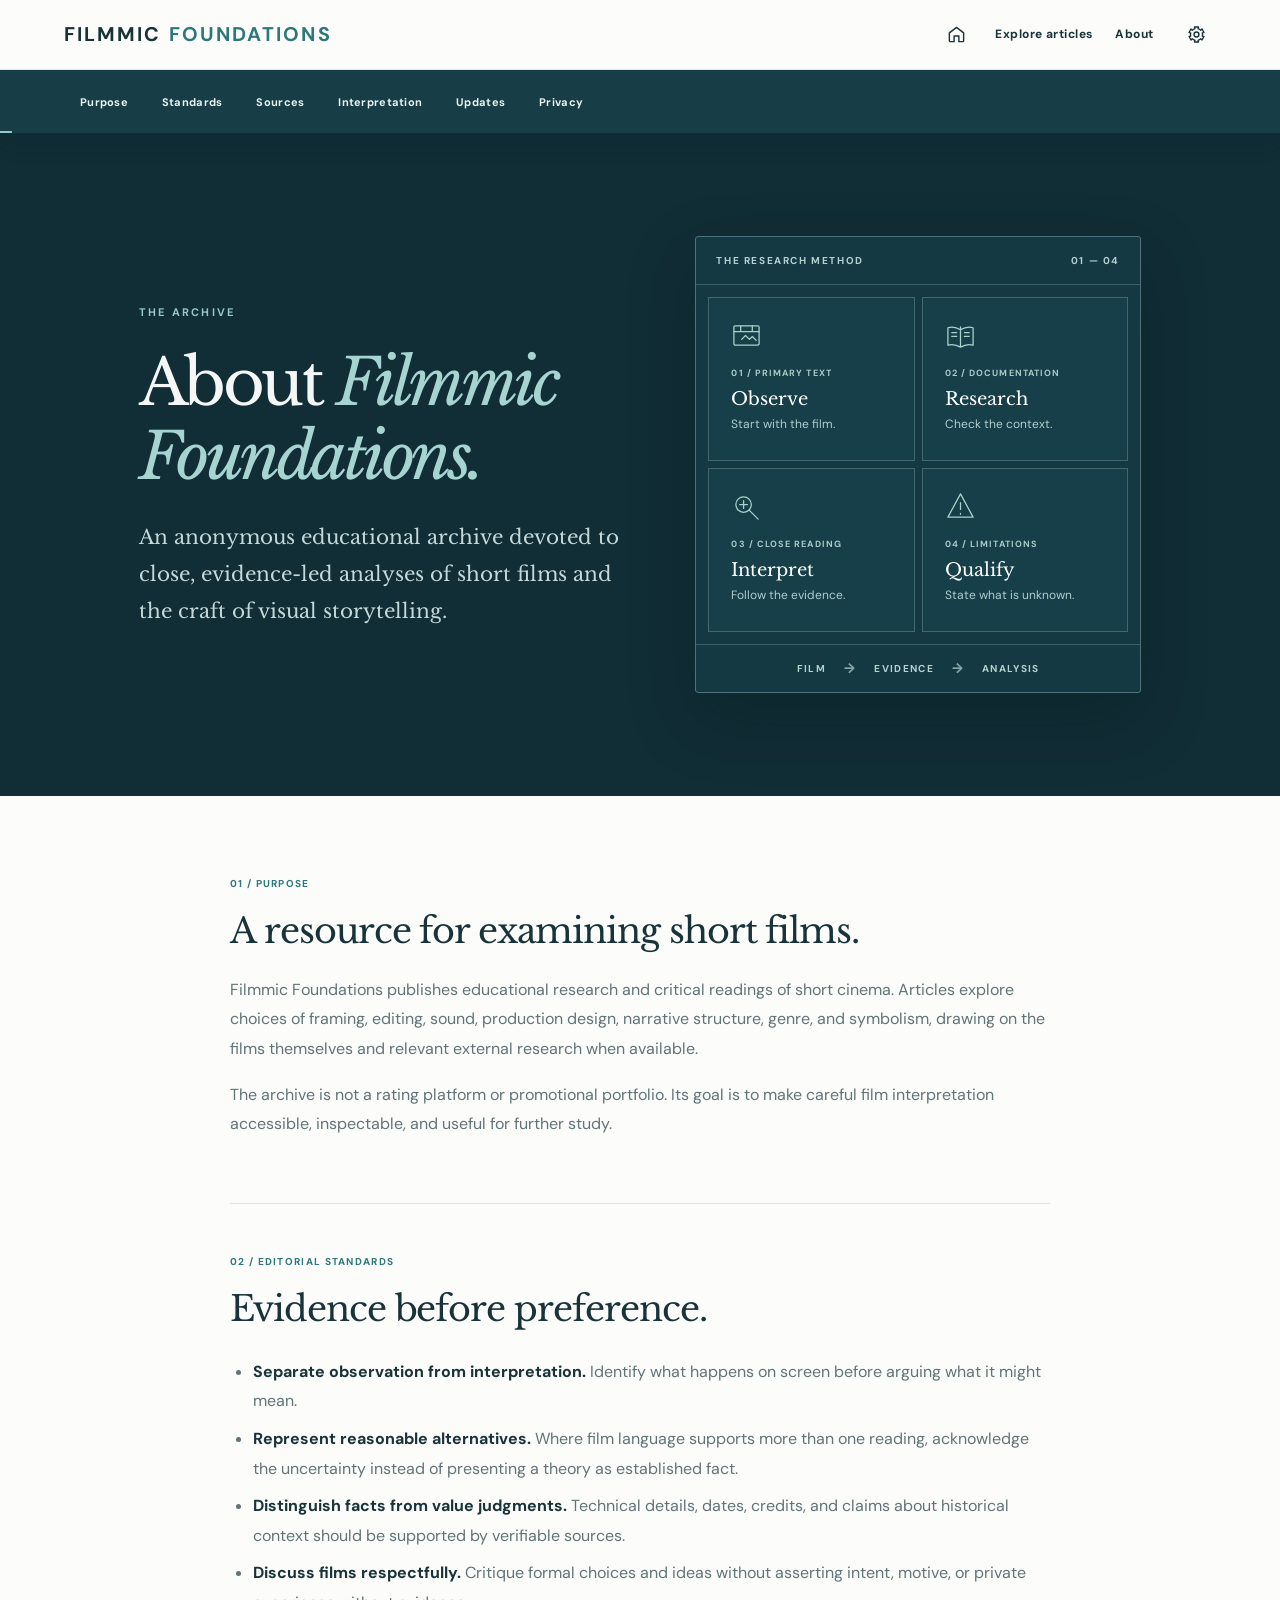
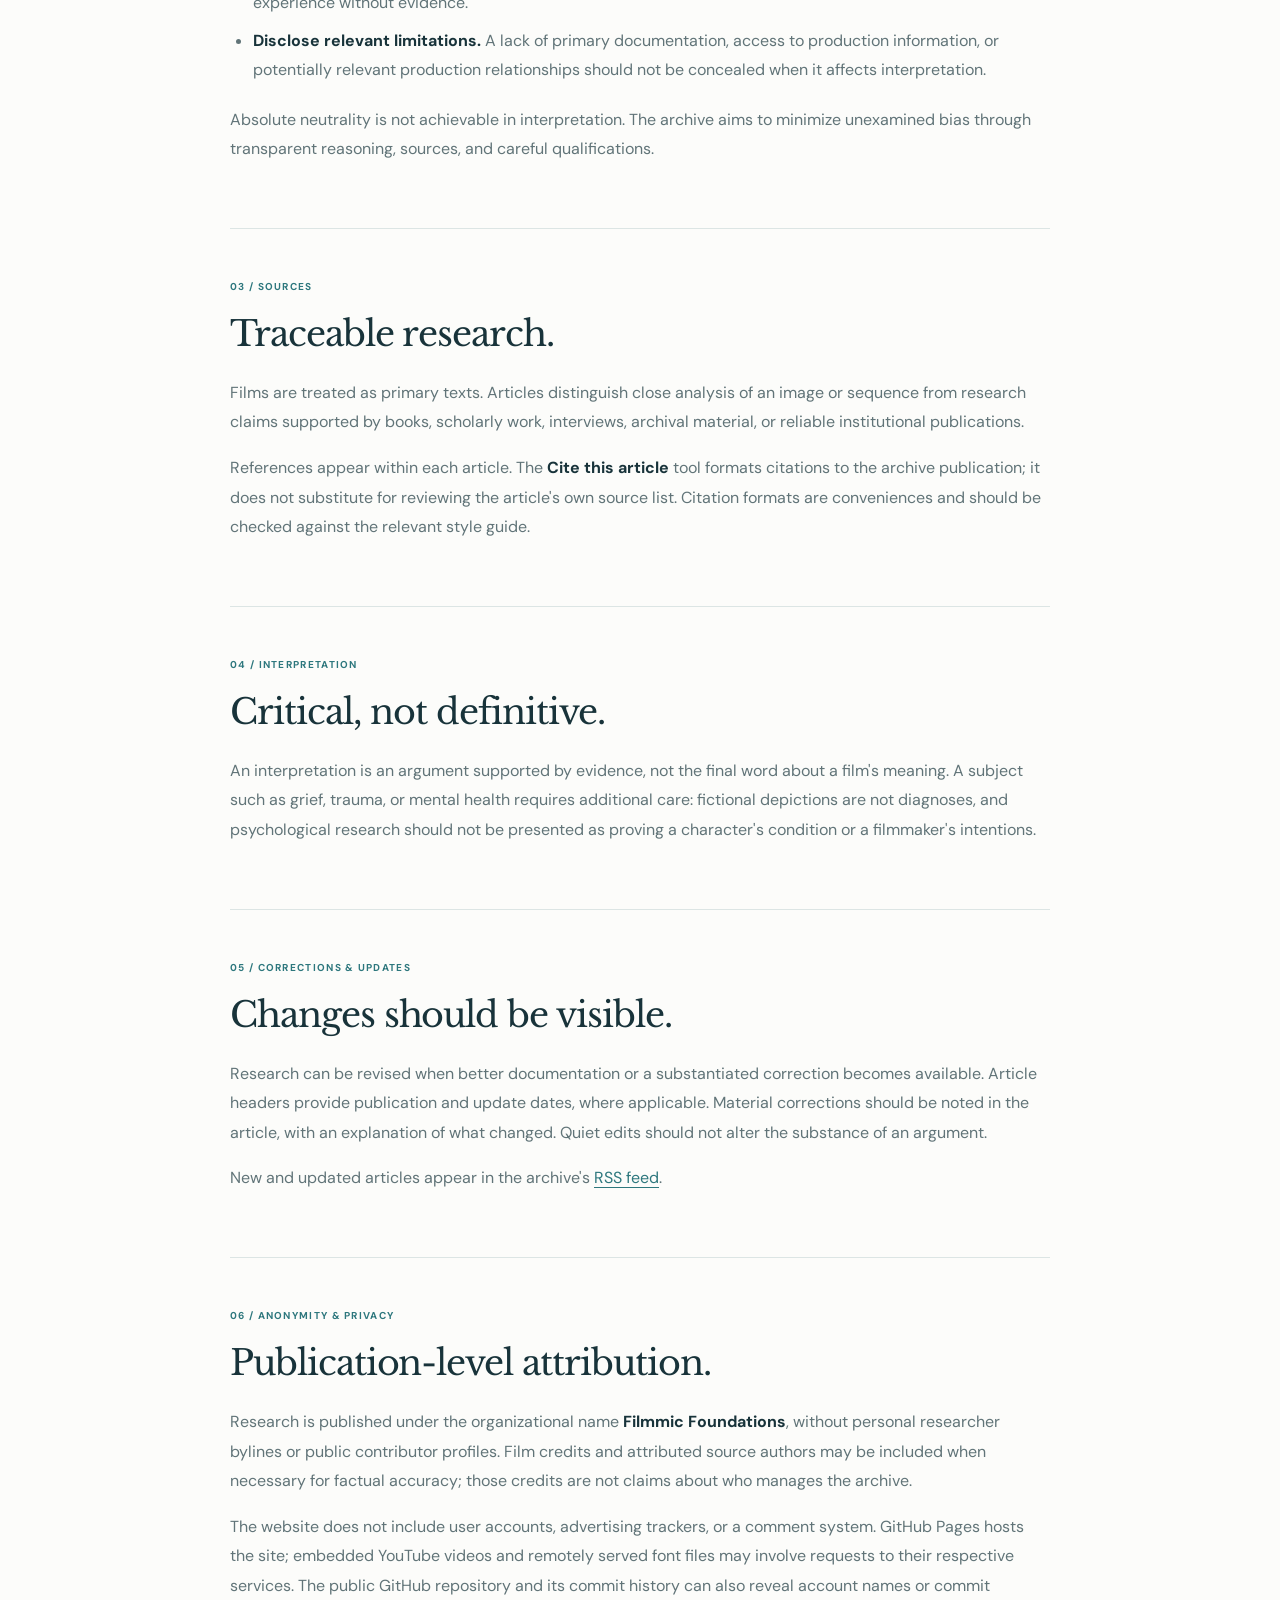
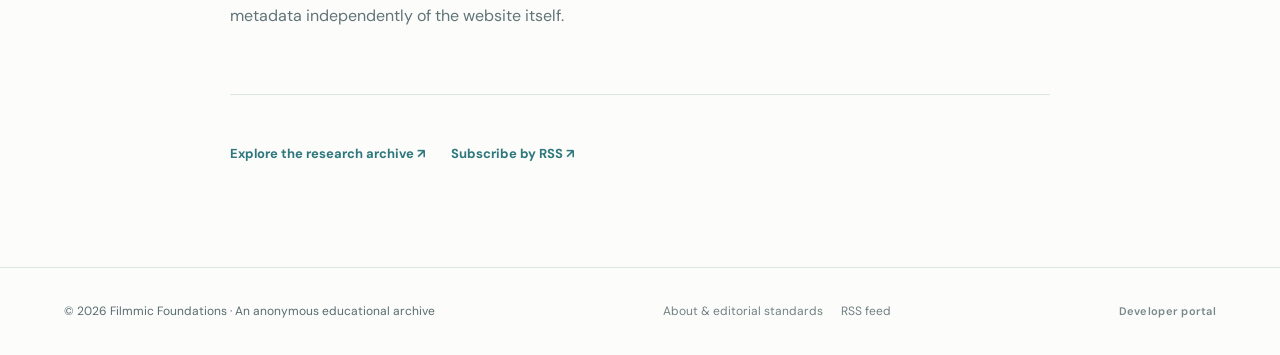
==== commit b0cf96b1: "Update developer portal, navigation, publication standards (23 files)" ====
--- a/about/index.html
+++ b/about/index.html
@@ -1,5 +1,5 @@
 <!doctype html>
-<html lang="en"><head><meta charset="utf-8"/><meta content="width=device-width, initial-scale=1" name="viewport"/><meta content="index,follow" name="robots"/><meta content="About Filmmic Foundations: an anonymous, educational archive of short-film research and transparent, evidence-led editorial standards." name="description"/><title>About &amp; Editorial Standards | Filmmic Foundations</title><link href="https://filmmicfoundations.github.io/about/" rel="canonical"/><meta content="website" property="og:type"/><meta content="About &amp; Editorial Standards | Filmmic Foundations" property="og:title"/><meta content="How this anonymous short-film analysis archive approaches interpretation, evidence, and corrections." property="og:description"/><meta content="https://filmmicfoundations.github.io/about/" property="og:url"/><meta content="https://filmmicfoundations.github.io/assets/images/filmmic-foundations-share.jpg" property="og:image"/><meta content="summary_large_image" name="twitter:card"/><link href="../feed.xml" rel="alternate" title="Research updates" type="application/rss+xml"/><script>try{(()=>{let s={};try{s=JSON.parse(localStorage.getItem("filmmic-foundations-settings")||"{}")||{}}catch(_){ }const t=s.theme||localStorage.getItem("filmmic-foundations-theme")||"light";document.documentElement.dataset.theme=t==="system"?(matchMedia("(prefers-color-scheme: dark)").matches?"dark":"light"):t;document.documentElement.dataset.ffColor=s.color||"teal"})()}catch(_){}</script><link href="../style.css" rel="stylesheet"/><link href="../assets/css/home.css?fix=popup-safe-20261021" rel="stylesheet"/><link href="../assets/css/site-header.css" rel="stylesheet"/><link href="../assets/css/publication.css" rel="stylesheet"/><link href="../assets/css/section-toolbar.css" rel="stylesheet"/><link href="../assets/css/about.css" rel="stylesheet"/><script type="application/ld+json">{"@context": "https://schema.org", "@type": "AboutPage", "name": "About & Editorial Standards | Filmmic Foundations", "url": "https://filmmicfoundations.github.io/about/", "description": "An anonymous educational short-film research archive publishing under organization-level attribution.", "isPartOf": {"@type": "WebSite", "name": "Filmmic Foundations", "url": "https://filmmicfoundations.github.io/"}}</script><link href="../assets/css/print.css" media="print" rel="stylesheet"/><link href="../assets/images/apple-touch-icon.png" rel="apple-touch-icon" sizes="180x180"/><link href="../assets/css/site-settings-colors-v2.css" rel="stylesheet"/><script defer="" src="../assets/js/site-settings-colors-v2.js"></script><link href="../assets/images/favicon-32.png" rel="icon" sizes="32x32" type="image/png"/><link href="../assets/images/favicon-192.png" rel="icon" sizes="192x192" type="image/png"/><link href="../favicon.ico" rel="icon" sizes="any" type="image/x-icon"/><link href="../favicon.svg" rel="icon" type="image/svg+xml"/><meta content="Filmmic Foundations" property="og:site_name"/><meta content="image/jpeg" property="og:image:type"/><meta content="1200" property="og:image:width"/><meta content="630" property="og:image:height"/><meta content="https://filmmicfoundations.github.io/assets/images/filmmic-foundations-share.jpg" name="twitter:image"/><meta content="About &amp; Editorial Standards | Filmmic Foundations" name="twitter:title"/><meta content="How this anonymous short-film analysis archive approaches interpretation, evidence, and corrections." name="twitter:description"/><link rel="stylesheet" href="../assets/css/dropdowns.css"/><link rel="stylesheet" href="../assets/css/overlay-contract.css?v=20261021-audit"/><link rel="stylesheet" href="../assets/css/accent-system-v3.css?v=20261024"/></head>
+<html lang="en"><head><meta charset="utf-8"/><meta content="width=device-width, initial-scale=1" name="viewport"/><meta content="index,follow" name="robots"/><meta content="About Filmmic Foundations: an anonymous, educational archive of short-film research and transparent, evidence-led editorial standards." name="description"/><title>About &amp; Editorial Standards | Filmmic Foundations</title><link href="https://filmmicfoundations.github.io/about/" rel="canonical"/><meta content="website" property="og:type"/><meta content="About &amp; Editorial Standards | Filmmic Foundations" property="og:title"/><meta content="How this anonymous short-film analysis archive approaches interpretation, evidence, and corrections." property="og:description"/><meta content="https://filmmicfoundations.github.io/about/" property="og:url"/><meta content="https://filmmicfoundations.github.io/assets/images/filmmic-foundations-share.jpg" property="og:image"/><meta content="summary_large_image" name="twitter:card"/><link href="../feed.xml" rel="alternate" title="Research updates" type="application/rss+xml"/><script>try{(()=>{let s={};try{s=JSON.parse(localStorage.getItem("filmmic-foundations-settings")||"{}")||{}}catch(_){ }const t=s.theme||localStorage.getItem("filmmic-foundations-theme")||"light";document.documentElement.dataset.theme=t==="system"?(matchMedia("(prefers-color-scheme: dark)").matches?"dark":"light"):t})()}catch(_){}</script><link href="../style.css" rel="stylesheet"/><link href="../assets/css/home.css?fix=popup-safe-20261021" rel="stylesheet"/><link href="../assets/css/site-header.css" rel="stylesheet"/><link href="../assets/css/publication.css" rel="stylesheet"/><link href="../assets/css/section-toolbar.css" rel="stylesheet"/><link href="../assets/css/about.css" rel="stylesheet"/><script type="application/ld+json">{"@context": "https://schema.org", "@type": "AboutPage", "name": "About & Editorial Standards | Filmmic Foundations", "url": "https://filmmicfoundations.github.io/about/", "description": "An anonymous educational short-film research archive publishing under organization-level attribution.", "isPartOf": {"@type": "WebSite", "name": "Filmmic Foundations", "url": "https://filmmicfoundations.github.io/"}}</script><link href="../assets/css/print.css" media="print" rel="stylesheet"/><link href="../assets/images/apple-touch-icon.png" rel="apple-touch-icon" sizes="180x180"/><link href="../assets/css/site-settings.css?v=teal-restored-20261024" rel="stylesheet"/><script defer="" src="../assets/js/site-settings.js?v=teal-restored-20261024"></script><link href="../assets/images/favicon-32.png" rel="icon" sizes="32x32" type="image/png"/><link href="../assets/images/favicon-192.png" rel="icon" sizes="192x192" type="image/png"/><link href="../favicon.ico" rel="icon" sizes="any" type="image/x-icon"/><link href="../favicon.svg" rel="icon" type="image/svg+xml"/><meta content="Filmmic Foundations" property="og:site_name"/><meta content="image/jpeg" property="og:image:type"/><meta content="1200" property="og:image:width"/><meta content="630" property="og:image:height"/><meta content="https://filmmicfoundations.github.io/assets/images/filmmic-foundations-share.jpg" name="twitter:image"/><meta content="About &amp; Editorial Standards | Filmmic Foundations" name="twitter:title"/><meta content="How this anonymous short-film analysis archive approaches interpretation, evidence, and corrections." name="twitter:description"/><link rel="stylesheet" href="../assets/css/dropdowns.css"/><link rel="stylesheet" href="../assets/css/overlay-contract.css?v=20261021-audit"/></head>
 <body><a class="ff-skip-link" href="#main">Skip to content</a><header class="topbar ff-site-header"><a class="brand ff-site-brand" href="../">FILMMIC <span>FOUNDATIONS</span></a><nav class="site-nav site-nav-simple ff-site-nav" aria-label="Main navigation"><a class="nav-link ff-home-link" href="../" aria-label="Home" title="Home"><svg viewBox="0 0 24 24" fill="none" stroke="currentColor" stroke-width="1.8" stroke-linecap="round" stroke-linejoin="round" aria-hidden="true"><path d="m3 10 9-7 9 7v10a1 1 0 0 1-1 1h-5v-7H9v7H4a1 1 0 0 1-1-1z"/></svg></a><a class="nav-link" href="../#articles">Explore articles</a><a class="nav-link" href="./" aria-current="page">About</a><button class="ff-settings-toggle" type="button" aria-label="Open settings" aria-haspopup="dialog" aria-controls="ff-settings-dialog" title="Reading preferences"><svg viewBox="0 0 24 24" fill="none" stroke="currentColor" stroke-width="1.75" stroke-linecap="round" stroke-linejoin="round" aria-hidden="true"><path d="M 8.2 5.42 L 10.03 4.66 L 9.46 2.53 L 14.54 2.53 L 13.97 4.66 L 15.8 5.42 L 17.37 6.63 L 18.93 5.07 L 21.47 9.46 L 19.34 10.03 L 19.6 12 L 19.34 13.97 L 21.47 14.54 L 18.93 18.93 L 17.37 17.37 L 15.8 18.58 L 13.97 19.34 L 14.54 21.47 L 9.46 21.47 L 10.03 19.34 L 8.2 18.58 L 6.63 17.37 L 5.07 18.93 L 2.53 14.54 L 4.66 13.97 L 4.4 12 L 4.66 10.03 L 2.53 9.46 L 5.07 5.07 L 6.63 6.63 Z"/><circle cx="12" cy="12" r="3.1"/></svg></button></nav></header>
 <nav class="ff-section-toolbar ff-about-toolbar" id="about-toolbar" aria-label="About page sections"><div class="reading-tools"><a class="reading-tool" href="#purpose">Purpose</a><a class="reading-tool" href="#principles">Standards</a><a class="reading-tool" href="#sources">Sources</a><a class="reading-tool" href="#interpretation">Interpretation</a><a class="reading-tool" href="#corrections">Updates</a><a class="reading-tool" href="#privacy">Privacy</a></div><div class="reading-tools-right"><details class="mobile-contents"><summary>On this page</summary><div class="mobile-contents-list"><a href="#purpose">Purpose</a><a href="#principles">Standards</a><a href="#sources">Sources</a><a href="#interpretation">Interpretation</a><a href="#corrections">Updates</a><a href="#privacy">Privacy</a></div></details></div><span class="ff-reading-progress" aria-hidden="true"></span></nav><main class="ff-about" id="main"><div class="ff-about-hero"><div class="ff-about-width ff-about-hero-grid"><div class="ff-about-hero-copy"><span class="eyebrow">THE ARCHIVE</span><h1>About <em>Filmmic Foundations.</em></h1><p>An anonymous educational archive devoted to close, evidence-led analyses of short films and the craft of visual storytelling.</p></div><aside class="ff-method-visual" aria-label="The four stages of research"><div class="ff-method-head"><span>THE RESEARCH METHOD</span><span>01 — 04</span></div><ol class="ff-method-grid">
 <li><svg viewBox="0 0 32 32" fill="none" stroke="currentColor" stroke-width="1.3" stroke-linecap="round" stroke-linejoin="round" aria-hidden="true"><rect x="3" y="6" width="26" height="20" rx="1.5"/><path d="M3 12h26M10 6v6m12-6v6M11 20l4-4 4 4 3-3 4 4"/></svg><span class="ff-method-id">01 / PRIMARY TEXT</span><strong>Observe</strong><small>Start with the film.</small></li>
--- a/assets/css/site-settings.css
+++ b/assets/css/site-settings.css
@@ -0,0 +1,250 @@
+/* Filmmic Foundations · shared reading preferences (all pages).
+   No dependencies. One scoped dialog, one source of preference styling. */
+:root{--ff-reading-scale:1;--ff-leading:1;--ff-preferred-width:800px}
+.ff-settings-toggle{touch-action:manipulation}
+.ff-settings-dialog,.ff-settings-dialog *{box-sizing:border-box}
+.ff-settings-dialog{
+  position:fixed;inset:0;margin:auto;width:min(690px,calc(100vw - 30px));
+  max-width:690px;max-height:min(790px,calc(100dvh - 30px));padding:0;
+  overflow:hidden;border:1px solid #c5d6d2;border-radius:12px;
+  background:#fcfcfa;color:#1c383f;box-shadow:0 35px 110px #02131960;
+  font-family:'DM Sans',system-ui,sans-serif;font-size:14px;line-height:1.5;
+}
+.ff-settings-dialog::backdrop{background:rgba(6,19,24,.62);backdrop-filter:blur(1px)}
+.ff-settings-dialog[open]{animation:ff-pref-enter .34s cubic-bezier(.18,.75,.2,1) both}
+.ff-settings-dialog[open]::backdrop{animation:ff-pref-backdrop .3s ease both}
+.ff-settings-dialog.ff-pref-closing[open]{animation:ff-pref-leave .18s cubic-bezier(.3,0,.8,1) both;pointer-events:none}
+.ff-settings-dialog.ff-pref-closing[open]::backdrop{animation:ff-pref-backdrop-out .18s ease both}
+@keyframes ff-pref-enter{from{opacity:0;transform:translateY(12px) scale(.975)}to{opacity:1;transform:none}}
+@keyframes ff-pref-leave{from{opacity:1;transform:none}to{opacity:0;transform:translateY(9px) scale(.984)}}
+@keyframes ff-pref-backdrop{from{background:rgba(6,19,24,0)}to{background:rgba(6,19,24,.62)}}
+@keyframes ff-pref-backdrop-out{to{background:rgba(6,19,24,0)}}
+.ff-settings-shell{display:flex;flex-direction:column;max-height:min(790px,calc(100dvh - 30px));min-height:0}
+.ff-settings-top{flex:none;display:flex;align-items:center;justify-content:space-between;padding:22px 27px 16px;border-bottom:1px solid #dce7e3;gap:16px}
+.ff-settings-kicker{display:block;font:700 10px/1.5 'DM Sans',sans-serif;letter-spacing:.15em;color:#49787b;text-transform:uppercase}
+.ff-settings-top h2{margin:4px 0 0;font:400 26px/1.22 'Libre Baskerville',Georgia,serif;letter-spacing:-.02em;color:inherit}
+.ff-settings-dismiss{display:grid;place-items:center;flex:none;width:38px;height:38px;border:1px solid #d6e2de;border-radius:7px;color:inherit;background:transparent;cursor:pointer;transition:background .2s ease,border-color .2s ease}
+.ff-settings-dismiss:hover{background:#eaf2ee;border-color:#aac6c3}
+.ff-settings-dismiss svg{width:19px;height:19px}
+.ff-settings-tabs{display:flex;flex:none;gap:4px;padding:12px 23px;border-bottom:1px solid #dce7e3;overflow-x:auto;scrollbar-width:thin}
+.ff-settings-tab{flex:1;min-width:max-content;display:inline-flex;align-items:center;justify-content:center;gap:7px;padding:10px 9px;border:0;border-bottom:2px solid transparent;border-radius:5px 5px 0 0;background:transparent;color:#547177;cursor:pointer;font:700 12px/1.4 'DM Sans',sans-serif;transition:color .18s ease,background .18s ease,border-color .18s ease}
+.ff-settings-tab:hover{background:#e9f2ef;color:#173b43}
+.ff-settings-tab[aria-selected="true"]{border-bottom-color:#347e81;color:#173b43;background:#e9f2ef}
+.ff-settings-tab svg{width:15px;height:15px}
+.ff-settings-scroll{overflow-y:auto;overscroll-behavior:contain;padding:22px 27px 18px;scrollbar-color:#abc6c0 transparent}
+.ff-settings-panel[hidden]{display:none!important}
+.ff-settings-section{margin-bottom:22px}
+.ff-settings-section>h3{font:700 11px/1.3 'DM Sans',sans-serif;letter-spacing:.14em;text-transform:uppercase;margin:0 0 8px;color:#4d797a}
+.ff-pref-row{display:flex;align-items:center;justify-content:space-between;gap:18px;padding:14px 0;border-bottom:1px solid #e7eeeb;min-height:60px}
+.ff-pref-row:last-child{border-bottom:0}
+.ff-pref-text{min-width:0;flex:1}
+.ff-pref-text label,.ff-pref-title{display:block;color:#19393f;font:700 13px/1.4 'DM Sans',sans-serif}
+.ff-pref-text p{font:400 11px/1.65 'DM Sans',sans-serif;color:#5c7578;margin:3px 0 0;max-width:365px}
+.ff-pref-row select{min-width:138px;max-width:170px;width:42%;min-height:38px;padding:8px 24px 8px 11px;background:#f5f9f7;color:#173a42;border:1px solid #bbcfc9;border-radius:6px;font:600 12px 'DM Sans',sans-serif;cursor:pointer;appearance:none;background-image:url("data:image/svg+xml,%3Csvg xmlns='http://www.w3.org/2000/svg' viewBox='0 0 20 20' fill='none' stroke='%23477477' stroke-width='1.8'%3E%3Cpath d='m5 7 5 5 5-5'/%3E%3C/svg%3E");background-position:right 8px center;background-size:17px;background-repeat:no-repeat}
+.ff-pref-row input[type="checkbox"]{appearance:none;-webkit-appearance:none;flex:0 0 42px;width:42px;height:24px;border:1px solid #92afae;border-radius:50px;background:#d7e2df;position:relative;cursor:pointer;transition:background-color .22s ease,border-color .22s ease}
+.ff-pref-row input[type="checkbox"]::before{content:"";position:absolute;width:16px;height:16px;background:white;border-radius:50%;top:3px;left:3px;box-shadow:0 1px 4px #0c2e2f30;transition:transform .22s cubic-bezier(.2,.8,.2,1)}
+.ff-pref-row input[type="checkbox"]:checked{background:#347d80;border-color:#347d80}
+.ff-pref-row input[type="checkbox"]:checked::before{transform:translateX(18px)}
+.ff-pref-row select:focus-visible,.ff-pref-row input:focus-visible,.ff-settings-dialog button:focus-visible{outline:2px solid #318a91;outline-offset:3px}
+.ff-pref-information{padding:17px 18px;margin:6px 0 22px;background:#eff5f2;border:1px solid #d5e5de;border-radius:7px;font-size:12px;line-height:1.8;color:#405e62}
+.ff-pref-information strong{display:block;color:#1c444a;margin-bottom:4px}
+.ff-pref-actions{display:flex;flex-wrap:wrap;gap:10px;margin-top:12px}
+.ff-pref-action{border:1px solid #91b4b1;color:#1f5055;border-radius:6px;background:transparent;padding:11px 15px;font:700 12px 'DM Sans',sans-serif;cursor:pointer;transition:background .2s ease,transform .2s ease}
+.ff-pref-action:hover{background:#e4f1ed;transform:translateY(-1px)}
+.ff-pref-action.ff-danger{border-color:#bdc6c2;color:#5a6362}
+.ff-pref-action.ff-danger:hover{background:#f0ebe8}
+.ff-settings-bottom{flex:none;display:flex;align-items:center;justify-content:space-between;gap:14px;border-top:1px solid #dce7e3;padding:13px 27px 17px;background:#fcfcfa}
+.ff-settings-saved{color:#64797c;font-size:11px;min-height:15px}
+.ff-settings-done{border:1px solid #183b44;border-radius:6px;background:#183b44;color:#f6fcf9;cursor:pointer;padding:11px 24px;font:700 12px 'DM Sans',sans-serif;transition:transform .2s ease,background .2s ease}
+.ff-settings-done:hover{background:#285e62;transform:translateY(-1px)}
+.ff-resume-prompt{position:fixed;bottom:20px;right:20px;z-index:65;width:min(380px,calc(100vw - 30px));border:1px solid #b7d1c9;border-radius:8px;padding:15px 17px;background:#fcfcfa;color:#1b4148;box-shadow:0 16px 50px #001b2240;font:600 12px/1.6 'DM Sans',sans-serif;animation:ff-pref-enter .3s ease both}
+.ff-resume-prompt p{margin:0 0 10px}
+.ff-resume-prompt button{border:1px solid #a8bdb8;border-radius:5px;padding:8px 12px;font:600 11px 'DM Sans',sans-serif;background:transparent;color:inherit;cursor:pointer;margin-right:7px}
+.ff-resume-prompt button:first-of-type{background:#1a3f49;color:white;border-color:#1a3f49}
+.ff-external-dialog{border:1px solid #b7ccc5;border-radius:9px;background:#fcfcfa;color:#183c43;max-width:min(450px,calc(100vw - 30px));padding:23px 26px;box-shadow:0 20px 70px #00171b66;font-family:'DM Sans',sans-serif}
+.ff-external-dialog::backdrop{background:#071b238c}
+.ff-external-dialog[open]{animation:ff-pref-enter .3s ease both}
+.ff-external-dialog h2{font:400 24px 'Libre Baskerville',Georgia,serif;margin:0 0 12px}
+.ff-external-dialog p{line-height:1.6;font-size:12px;overflow-wrap:anywhere}
+.ff-external-dialog footer{display:flex;gap:12px;background:none;padding:10px 0 0}
+.ff-external-dialog button,.ff-external-dialog a{border-radius:5px;border:1px solid #98b0ac;padding:10px 13px;background:transparent;color:inherit;font:600 12px 'DM Sans',sans-serif;cursor:pointer;text-decoration:none}
+.ff-external-dialog a{background:#1a4149;border-color:#1a4149;color:white}
+/* Settings affecting reader's content, rather than unrelated decorative elements. */
+html[data-ff-text="small"]{--ff-reading-scale:.9}
+html[data-ff-text="default"]{--ff-reading-scale:1}
+html[data-ff-text="large"]{--ff-reading-scale:1.17}
+html[data-ff-text="extra"]{--ff-reading-scale:1.32}
+html[data-ff-leading="compact"]{--ff-leading:.88}
+html[data-ff-leading="standard"]{--ff-leading:1}
+html[data-ff-leading="relaxed"]{--ff-leading:1.16}
+html .article.article p:not(.disclosure):not(.source-note):not(.ff-cite-note){font-size:calc(14px * var(--ff-reading-scale));line-height:calc(2.05 * var(--ff-leading))}
+html .ff-about-content p, html .ff-about-content li{font-size:calc(1em * var(--ff-reading-scale));line-height:calc(1.85 * var(--ff-leading))}
+@media(max-width:520px){html .article.article p:not(.disclosure):not(.source-note):not(.ff-cite-note){font-size:calc(13px * var(--ff-reading-scale))}}
+html[data-ff-width="narrow"] .paper-layout{max-width:1100px;grid-template-columns:minmax(200px,260px) minmax(0,680px)}
+html[data-ff-width="wide"] .paper-layout{max-width:1530px;grid-template-columns:minmax(200px,270px) minmax(0,1000px)}
+html[data-ff-width="narrow"] .ff-about{max-width:950px}
+html[data-ff-width="wide"] .ff-about{max-width:1350px}
+@media(max-width:900px){html[data-ff-width] .paper-layout{grid-template-columns:minmax(0,1fr);max-width:760px}}
+html[data-ff-focus="on"] .paper-layout{grid-template-columns:minmax(0,780px);justify-content:center;max-width:1200px}
+html[data-ff-focus="on"] .paper-layout .sidebar{display:none}
+html[data-ff-focus="on"] .ff-related-section{display:none}
+html[data-ff-progress="off"] .ff-reading-progress{display:none!important}
+html[data-ff-captions="off"] .article.article figure:not(.diagram) figcaption{display:none!important}
+html[data-ff-related="off"] .ff-related-section{display:none!important}
+html[data-ff-contrast="on"] .article p,html[data-ff-contrast="on"] .article .references li,html[data-ff-contrast="on"] .ff-about-content p{color:#112d33!important}
+html[data-ff-contrast="on"] .article figcaption,html[data-ff-contrast="on"] .article .source-note{color:#234148!important}
+html[data-ff-contrast="on"] .article a{text-decoration:underline;text-decoration-thickness:1.2px;text-underline-offset:3px}
+html[data-theme="dark"][data-ff-contrast="on"] .article p,html[data-theme="dark"][data-ff-contrast="on"] .article .references li,html[data-theme="dark"][data-ff-contrast="on"] .ff-about-content p{color:#f4fcfa!important}
+html[data-theme="dark"][data-ff-contrast="on"] .article figcaption,html[data-theme="dark"][data-ff-contrast="on"] .article .source-note{color:#dcece9!important}
+html[data-theme="dark"] .ff-settings-dialog{background:#152b32;color:#edf6f3;border-color:#3c5b5b}
+html[data-theme="dark"] .ff-settings-top,html[data-theme="dark"] .ff-settings-tabs,html[data-theme="dark"] .ff-settings-bottom{border-color:#35535a}
+html[data-theme="dark"] .ff-settings-bottom{background:#152b32}
+html[data-theme="dark"] .ff-settings-dismiss{border-color:#456269;background:transparent}
+html[data-theme="dark"] .ff-settings-dismiss:hover{background:#25434b}
+html[data-theme="dark"] .ff-settings-kicker,html[data-theme="dark"] .ff-settings-section>h3{color:#98c7c1}
+html[data-theme="dark"] .ff-settings-tab{color:#bdced0}
+html[data-theme="dark"] .ff-settings-tab:hover,html[data-theme="dark"] .ff-settings-tab[aria-selected="true"]{color:#f4fffc;background:#25464a;border-bottom-color:#9bd1c9}
+html[data-theme="dark"] .ff-pref-row{border-color:#344e53}
+html[data-theme="dark"] .ff-pref-text label,html[data-theme="dark"] .ff-pref-title{color:#f0f7f5}
+html[data-theme="dark"] .ff-pref-text p,html[data-theme="dark"] .ff-settings-saved{color:#afc7c7}
+html[data-theme="dark"] .ff-pref-row select{background-color:#1e3940;border-color:#517078;color:#f1f8f4}
+html[data-theme="dark"] .ff-pref-row input[type="checkbox"]:not(:checked){background:#385159;border-color:#6a8988}
+html[data-theme="dark"] .ff-pref-information{background:#1c3940;border-color:#416168;color:#c5dad7}
+html[data-theme="dark"] .ff-pref-information strong{color:#ebf8f4}
+html[data-theme="dark"] .ff-pref-action{color:#b8e2db;border-color:#507b7a}
+html[data-theme="dark"] .ff-pref-action:hover{background:#26454b}
+html[data-theme="dark"] .ff-pref-action.ff-danger{color:#d8c5c5;border-color:#68636a}
+html[data-theme="dark"] .ff-settings-done{background:#d7e9e4;border-color:#d7e9e4;color:#15343a}
+html[data-theme="dark"] .ff-settings-done:hover{background:#c1dbd5}
+html[data-theme="dark"] .ff-resume-prompt{background:#172f36;color:#edf6f3;border-color:#53746e}
+html[data-theme="dark"] .ff-external-dialog{background:#173139;color:#f4faf8;border-color:#4e7471}
+/* Respect accessibility and motion preferences, including parallax. */
+html[data-ff-motion="off"]{scroll-behavior:auto!important}
+html[data-ff-motion="off"] *,html[data-ff-motion="off"] *::before,html[data-ff-motion="off"] *::after{animation-duration:.01ms!important;animation-iteration-count:1!important;transition-duration:.01ms!important;scroll-behavior:auto!important}
+html[data-ff-motion="off"] .hero-image{--ff-cover-shift:0px!important}
+html[data-ff-motion="off"] .ff-settings-dialog[open],html[data-ff-motion="off"] .ff-settings-dialog[open]::backdrop{animation:none!important}
+html[data-ff-motion="full"] .archive-card img{transition-duration:1.65s!important}
+@media(prefers-reduced-motion:reduce){.ff-settings-dialog[open],.ff-settings-dialog[open]::backdrop,.ff-resume-prompt{animation:none!important}.ff-pref-row input[type="checkbox"]::before{transition:none}}
+@media(max-width:560px){.ff-settings-dialog{width:calc(100vw - 16px);max-height:calc(100dvh - 16px);border-radius:9px}.ff-settings-shell{max-height:calc(100dvh - 16px)}.ff-settings-top{padding:18px 16px 13px}.ff-settings-top h2{font-size:23px}.ff-settings-tabs{padding:7px 10px;gap:1px}.ff-settings-tab{font-size:10px;padding:10px 9px;gap:5px}.ff-settings-tab svg{width:13px;height:13px}.ff-settings-scroll{padding:15px 17px}.ff-pref-row{gap:10px}.ff-pref-text label{font-size:12px}.ff-pref-text p{font-size:10px}.ff-pref-row select{min-width:118px;max-width:142px;font-size:11px}.ff-settings-bottom{padding:11px 17px}.ff-settings-done{padding:10px 17px}}
+@media print{.ff-settings-dialog,.ff-resume-prompt,.ff-external-dialog,.ff-settings-toggle{display:none!important}}
+/* Private-by-default embedded media: does not load iframe until requested. */
+.video{position:relative;overflow:hidden}
+.video iframe[data-ff-embed-url]{visibility:hidden}
+.video.ff-video-loaded iframe[data-ff-embed-url]{visibility:visible}
+.ff-video-load{position:absolute;inset:0;width:100%;height:100%;background:linear-gradient(140deg,#173740,#081a21);border:1px solid #446367;color:#dbece8;cursor:pointer;display:flex;align-items:center;justify-content:center;gap:10px;flex-direction:column;font-family:'DM Sans',sans-serif;transition:background-color .2s ease}
+.ff-video-load:hover{background:linear-gradient(140deg,#244e57,#0b242c)}
+.ff-video-load strong{font-size:13px}
+.ff-video-load small{font-size:11px;opacity:.72}
+.ff-video-play{display:grid;place-items:center;font-size:15px;border-radius:50%;border:1px solid #79b2b1;width:55px;height:55px;padding-left:3px;color:#c6f0e9;transition:transform .25s ease}
+.ff-video-load:hover .ff-video-play{transform:scale(1.07)}
+.video.ff-video-loaded .ff-video-load{display:none}
+
+/* Preserve the theme inside the modal: older site-wide button rules can be stronger. */
+html[data-theme="dark"] .ff-settings-dialog .ff-settings-tab[aria-selected="true"]{background:#25464a!important;color:#f4fffc!important;border-bottom-color:#9bd1c9!important}
+html[data-theme="dark"] .ff-settings-dialog .ff-settings-done{background:#d7e9e4!important;border-color:#d7e9e4!important;color:#15343a!important}
+html[data-ff-gallery-motion="off"] .ffv-dialog .ffv-ghost,html[data-ff-gallery-motion="off"] .ffv-dialog .ffv-single img{animation:none!important;transition:none!important}
+html[data-ff-gallery-motion="off"] .ffv-dialog.ffv-sliding,html[data-ff-gallery-motion="off"] .ffv-dialog .ffv-sliding{animation:none!important;transition:none!important}
+
+/* Optional unobtrusive reading view; reference list itself is never hidden. */
+html[data-ff-markers="off"] article.article a.cite{display:none!important}
+
+/* v48 — reader-first preferences; a single calm design language.
+   Sidebar on desktop, compact tabs on mobile, and floating animated choices. */
+.ff-settings-dialog{width:min(770px,calc(100vw - 24px));max-width:770px;max-height:min(810px,calc(100dvh - 24px));border-radius:11px}
+.ff-settings-shell{max-height:min(810px,calc(100dvh - 24px))}
+.ff-settings-top{padding:24px 27px 20px;align-items:flex-start}
+.ff-settings-top h2{font-size:29px;line-height:1.25;margin-top:6px}
+.ff-settings-intro{font:400 12px/1.6 'DM Sans',sans-serif;margin:7px 0 0!important;color:#59747a;max-width:450px}
+.ff-settings-main{min-height:0;flex:1;display:grid;grid-template-columns:170px minmax(0,1fr)}
+.ff-settings-tabs{display:flex;flex-direction:column;gap:4px;padding:19px 11px;border-bottom:0;border-right:1px solid #dce7e3;overflow:visible;background:#f7faf8}
+.ff-settings-tab{flex:0 0 auto;min-width:0;justify-content:flex-start;padding:12px 13px;border:0!important;border-radius:6px!important;background:transparent;gap:10px;text-align:left;font-size:12px;white-space:nowrap}
+.ff-settings-tab[aria-selected="true"]{background:#e5f0ec;color:#153f45;box-shadow:inset 3px 0 #347e81}
+.ff-settings-scroll{padding:17px 25px 19px;overflow:auto;min-height:0}
+.ff-settings-section{margin:0 0 19px}
+.ff-settings-section>h3{margin:0 0 8px;font-size:10px;letter-spacing:.13em}
+.ff-pref-row{gap:14px;min-height:68px;padding:12px 0;border-bottom:1px solid #e7efeb;align-items:center}
+.ff-pref-text label{font-size:12px;font-weight:700}
+.ff-pref-text p{margin:3px 0 0;font-size:10.5px;line-height:1.55;max-width:340px}
+.ff-pref-choice{position:relative;width:clamp(132px,37%,165px);flex:none;min-width:0}
+.ff-pref-row select.ff-pref-native-select{position:absolute!important;opacity:0!important;width:1px!important;height:1px!important;pointer-events:none!important;clip-path:inset(50%)!important}
+.ff-pref-choice-button{display:flex;align-items:center;justify-content:space-between;gap:8px;width:100%;min-height:39px;padding:9px 10px 9px 12px;border:1px solid #c6d9d2;border-radius:6px;background:transparent;color:#1b4147;font:600 11px 'DM Sans',sans-serif;text-align:left;cursor:pointer;transition:background-color .22s,border-color .22s}
+.ff-pref-choice-button:after{content:"";width:7px;height:7px;flex:0 0 7px;border-right:1.5px solid currentColor;border-bottom:1.5px solid currentColor;transform:translateY(-2px) rotate(45deg);transition:transform .22s}
+.ff-pref-choice-button[aria-expanded="true"]:after{transform:translateY(2px) rotate(225deg)}
+.ff-pref-choice-button:is(:hover,[aria-expanded="true"]){border-color:#86aaa4;background:#eef6f2}
+.ff-pref-choice-list{position:absolute;z-index:100;left:0;right:0;top:calc(100% + 5px);background:#fcfcfa;border:1px solid #c6d9d2;border-radius:7px;box-shadow:0 12px 30px #122f3325;padding:4px;max-height:214px;overflow:auto;overscroll-behavior:contain}
+.ff-pref-choice-list[hidden]{display:none!important}
+.ff-pref-choice-list button{display:block;border:0;border-radius:4px;background:transparent;padding:10px 9px;width:100%;text-align:left;color:#1b4147;font:600 11px 'DM Sans',sans-serif;cursor:pointer}
+.ff-pref-choice-list button:is(:hover,:focus-visible,[aria-selected="true"]){background:#e8f2ee;outline:0}
+.ff-pref-row input[type="checkbox"]{flex-basis:42px}
+.ff-settings-bottom{padding:13px 25px;gap:12px}
+html[data-theme="dark"] .ff-settings-intro{color:#b4c9c9}
+html[data-theme="dark"] .ff-settings-tabs{background:#18333b;border-right-color:#35535a}
+html[data-theme="dark"] .ff-settings-tab[aria-selected="true"]{background:#2b4b51;color:#f1faf7;box-shadow:inset 3px 0 #9bd1c9}
+html[data-theme="dark"] .ff-pref-choice-button{background:transparent;border-color:#52716f;color:#ecf6f3}
+html[data-theme="dark"] .ff-pref-choice-button:is(:hover,[aria-expanded="true"]){background:#2b4c53;border-color:#739d95}
+html[data-theme="dark"] .ff-pref-choice-list{background:#203a42;border-color:#52716f;box-shadow:0 13px 32px #0007}
+html[data-theme="dark"] .ff-pref-choice-list button{color:#ecf6f3}
+html[data-theme="dark"] .ff-pref-choice-list button:is(:hover,:focus-visible,[aria-selected="true"]){background:#32565c}
+@media(max-width:650px){
+ .ff-settings-dialog{width:calc(100vw - 16px);max-height:calc(100dvh - 16px)}
+ .ff-settings-shell{max-height:calc(100dvh - 16px)}
+ .ff-settings-top{padding:20px 17px 15px}
+ .ff-settings-top h2{font-size:24px}
+ .ff-settings-intro{font-size:11px}
+ .ff-settings-main{display:flex;flex-direction:column}
+ .ff-settings-tabs{flex-direction:row;overflow-x:auto;min-height:55px;flex:none;gap:4px;padding:8px 11px;border-right:0;border-bottom:1px solid #dce7e3;background:transparent;scrollbar-width:none}
+ .ff-settings-tabs::-webkit-scrollbar{display:none}
+ .ff-settings-tab{flex:1;justify-content:center;min-width:max-content;padding:10px 12px;font-size:11px}
+ .ff-settings-tab[aria-selected="true"]{box-shadow:inset 0 -2px #347e81}
+ .ff-settings-scroll{padding:14px 17px 18px;overflow-y:auto;overflow-x:visible}
+ .ff-pref-row{gap:9px;min-height:62px}
+ .ff-pref-choice{min-width:125px;max-width:150px;width:39%}
+ .ff-settings-bottom{padding:11px 16px}
+ html[data-theme="dark"] .ff-settings-tabs{border-bottom-color:#35535a}
+ html[data-theme="dark"] .ff-settings-tab[aria-selected="true"]{box-shadow:inset 0 -2px #9bd1c9}
+}
+@media(prefers-reduced-motion:reduce){.ff-pref-choice-button,.ff-pref-choice-button:after{transition:none!important}}
+.ff-pref-choice.ff-choice-above .ff-pref-choice-list{top:auto;bottom:calc(100% + 5px);transform-origin:bottom center}
+
+/* v49: a consistent dialog footprint prevents category-induced resize jumps. */
+.ff-settings-dialog{height:min(730px,calc(100dvh - 30px));min-height:0;overflow:hidden}
+.ff-settings-shell{height:100%;max-height:100%!important;min-height:0}
+.ff-settings-main{min-height:0;flex:1 1 auto;overflow:hidden}
+.ff-settings-scroll{min-height:0;height:100%;overscroll-behavior:contain}
+.ff-settings-tab-icon{display:block;width:17px;height:17px;flex:none}
+@media(max-width:650px){.ff-settings-dialog{height:calc(100dvh - 16px)}.ff-settings-main{min-height:0}.ff-settings-scroll{flex:1 1 auto;height:auto;overflow-y:auto}}
+@media(prefers-reduced-motion:reduce){.ff-settings-scroll{scroll-behavior:auto}}
+
+/* Site-wide background scroll lock while any modal is visible. */
+html.ff-global-dialog-open,html.ff-global-dialog-open body{overflow-y:hidden!important;overscroll-behavior:none!important}
+html.ff-global-dialog-open{scrollbar-gutter:stable}
+
+/* Stable modal dimmer: animate content, not native backdrop alpha, to avoid flash. */
+.ff-settings-dialog[open]::backdrop,.ff-settings-dialog.ff-pref-closing[open]::backdrop{animation:none!important;background:rgba(6,19,24,.62)!important;backdrop-filter:blur(1px)}
+
+
+/* v2026.10.21 — shared overlay safe area measured from actual sticky menus.
+   Article pages have two nav bars; other pages have one. */
+:root {--ff-modal-chrome-height:var(--ff-header-height, 70px)}
+:root:has(.ff-section-toolbar) {--ff-modal-chrome-height:var(--ff-chrome-height, 134px)}
+.ff-settings-dialog {
+  inset:calc(var(--ff-modal-chrome-height,70px) + 10px) 0 10px !important;
+  margin:auto !important;
+  height:min(730px, calc(100dvh - var(--ff-modal-chrome-height,70px) - 20px)) !important;
+  max-height:calc(100dvh - var(--ff-modal-chrome-height,70px) - 20px) !important;
+}
+.ff-settings-dialog::backdrop,.ff-settings-dialog[open]::backdrop,.ff-settings-dialog.ff-pref-closing[open]::backdrop,
+.ff-external-dialog::backdrop {
+  background:linear-gradient(to bottom, transparent 0, transparent var(--ff-modal-chrome-height,70px), rgba(6,19,24,.62) var(--ff-modal-chrome-height,70px), rgba(6,19,24,.62) 100%) !important;
+  backdrop-filter:none !important;
+}
+.ff-external-dialog {
+  position:fixed !important;
+  inset:calc(var(--ff-modal-chrome-height,70px) + 10px) 0 10px !important;
+  margin:auto !important;
+  max-height:calc(100dvh - var(--ff-modal-chrome-height,70px) - 20px) !important;
+  overflow-y:auto;
+}
+/* Retain the root scroll lock, but do not turn the sticky header's body
+   containing block into a second scroll container when a modal opens. */
+html.ff-global-dialog-open body{overflow-y:visible!important}
